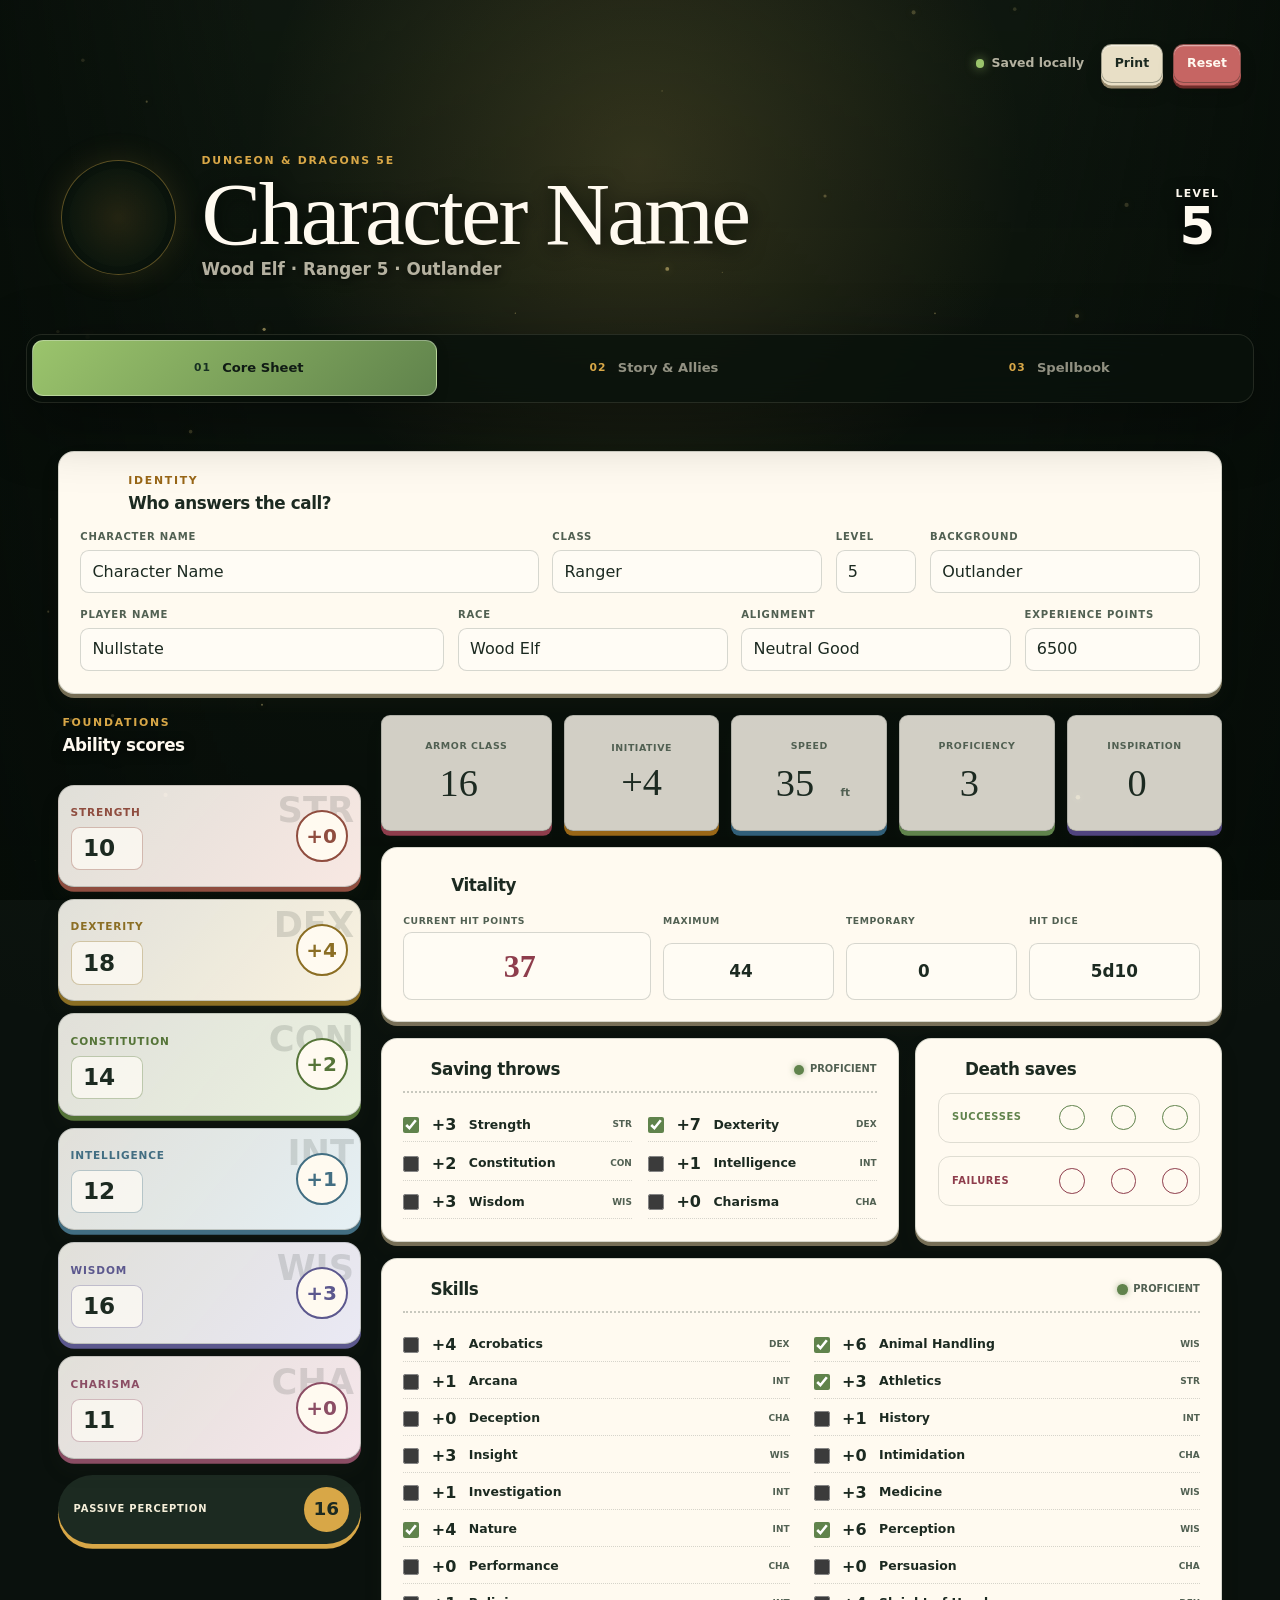
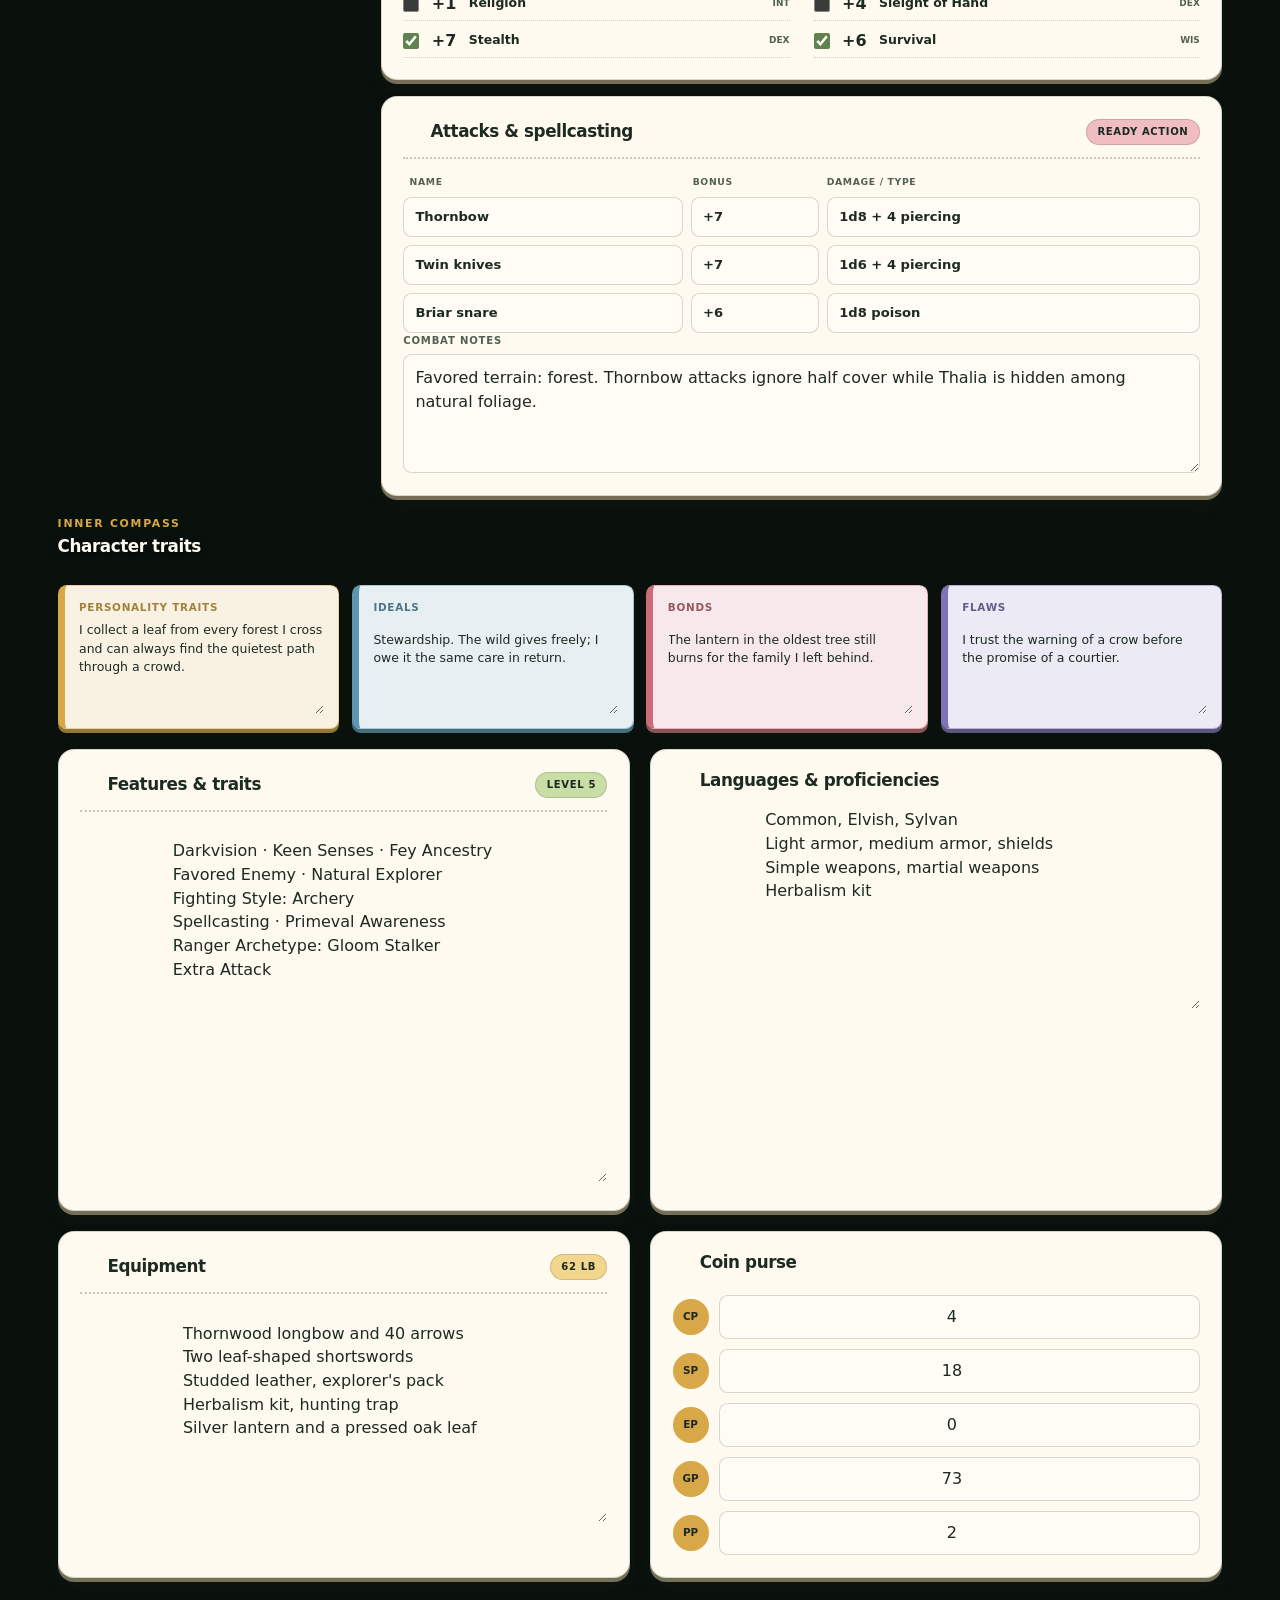
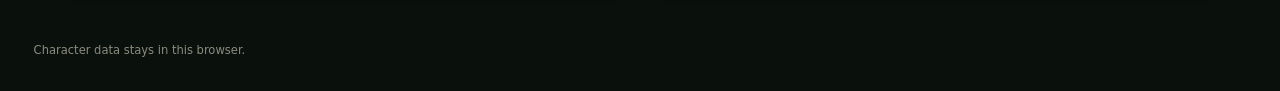
==== dnd/index.html @ 4e13e03a "dnd sheet" ====
<!doctype html>
<html lang="en">
  <head>
    <meta charset="utf-8" />
    <meta name="viewport" content="width=device-width, initial-scale=1" />
    <meta name="theme-color" content="#142118" />
    <meta
      name="description"
      content="A living, forest-inspired Dungeons & Dragons 5e character sheet built for the CodePen View Transitions challenge."
    />
    <title>Core Sheet · DnD Character Sheet</title>
    <script async src="https://www.googletagmanager.com/gtag/js?id=G-S3GWP5C7QL"></script>
    <script>
      window.dataLayer = window.dataLayer || [];
      function gtag(){dataLayer.push(arguments);}
      gtag('js', new Date());
      gtag('config', 'G-S3GWP5C7QL');
    </script>
    <!-- Select the hash view before CSS paints to prevent a flash of Core Sheet. -->
    <script>
      const requestedPage = window.location.hash.slice(1);
      document.documentElement.dataset.activePage = [
        "core",
        "details",
        "spells"
      ].includes(requestedPage)
        ? requestedPage
        : "core";
    </script>
    <link rel="stylesheet" href="style.css" />
    <script src="app.js" defer></script>
  </head>
  <body data-page="core">
    <a class="skip-link" href="#main-content">Skip to character sheet</a>
    <!-- Decorative scene layers stay outside the editable sheet. -->
    <div class="forest-scene" aria-hidden="true">
      <div class="forest-scene__background"></div>
      <canvas class="forest-scene__particles" data-particle-canvas></canvas>
      <div class="forest-scene__glow"></div>
      <div class="forest-scene__vine forest-scene__vine--left"></div>
      <div class="forest-scene__vine forest-scene__vine--right"></div>
      <div class="forest-scene__frame"></div>
    </div>
    <div class="app-shell">
      <!-- Compact utility header: home, save state, print, and reset. -->
      <header class="site-header">
        <a
          class="brand"
          href="index.html"
          aria-label="DnD Character Sheet home"
        >
          <span class="brand__mark" data-dnd-icon="dnd" aria-hidden="true">
            D&amp;D
          </span>
        </a>
        <div class="header-actions">
          <span
            class="save-status"
            data-save-status
            role="status"
            aria-live="polite"
          >
            <span class="save-status__dot" aria-hidden="true"></span>
            <span data-save-status-text>Saved locally</span>
          </span>
          <button
            class="button button--quiet button--compact"
            type="button"
            data-print-sheet
          >
            Print
          </button>
          <button
            class="button button--danger button--compact"
            type="button"
            data-reset-sheet
          >
            Reset
          </button>
        </div>
      </header>
      <!-- Shared character identity remains visible while changing sheet views. -->
      <section class="character-hero" aria-labelledby="character-display-name">
        <div class="character-sigil" data-dnd-icon="ranger" aria-hidden="true">
          <svg viewBox="0 0 100 100" role="presentation">
            <path d="M50 6 89 28 82 76 50 94 18 76 11 28Z"></path>
            <path
              d="m50 6 15 31 24-9M50 6 35 37l-24-9m24 9h30l17 39M35 37 18 76m0 0 32-14 32 14M50 94V62m0 0L35 37m15 25 15-25"
            ></path>
          </svg>
        </div>
        <div class="character-hero__copy">
          <p class="eyebrow">Dungeon & Dragons 5e</p>
          <h1 id="character-display-name" data-character-name-display>
            Character Name
          </h1>
          <p class="character-summary" data-character-summary>
            Wood Elf · Ranger 5 · Outlander
          </p>
        </div>
        <div class="character-hero__seal">
          <span>Level</span>
          <strong data-character-level-display>5</strong>
        </div>
      </section>
      <!-- Hash tabs trigger same-document View Transitions. -->
      <nav class="page-tabs" aria-label="Character sheet pages">
        <a
          class="page-tab"
          href="#core"
          data-page-target="core"
          data-dnd-icon="d20"
          aria-current="page"
        >
          <span class="page-tab__number">01</span>
          <span>Core Sheet</span>
        </a>
        <a
          class="page-tab"
          href="#details"
          data-page-target="details"
          data-dnd-icon="party"
        >
          <span class="page-tab__number">02</span>
          <span>Story &amp; Allies</span>
        </a>
        <a
          class="page-tab"
          href="#spells"
          data-page-target="spells"
          data-dnd-icon="spellbook"
        >
          <span class="page-tab__number">03</span>
          <span>Spellbook</span>
        </a>
      </nav>
      <main id="main-content" class="sheet-page" tabindex="-1">
        <!-- Core Sheet -->
        <section class="page-view" data-page-view="core">
          <section
            class="sheet-panel identity-panel"
            aria-labelledby="identity-heading"
          >
            <div class="section-heading">
              <span
                class="section-heading__rune"
                data-dnd-icon="person"
                aria-hidden="true"
              >
                I
              </span>
              <div>
                <p class="eyebrow">Identity</p>
                <h3 id="identity-heading">Who answers the call?</h3>
              </div>
            </div>
            <div class="identity-grid">
              <label class="form-field form-field--identity-name">
                <span>Character name</span>
                <input
                  data-field="character.name"
                  type="text"
                  value="Character Name"
                  autocomplete="off"
                />
              </label>
              <label class="form-field form-field--identity-class">
                <span>Class</span>
                <input
                  data-field="character.class"
                  type="text"
                  value="Ranger"
                  autocomplete="off"
                />
              </label>
              <label class="form-field form-field--identity-level">
                <span>Level</span>
                <input
                  data-field="character.level"
                  type="number"
                  value="5"
                  min="1"
                  max="20"
                />
              </label>
              <label class="form-field form-field--identity-background">
                <span>Background</span>
                <input
                  data-field="character.background"
                  type="text"
                  value="Outlander"
                  autocomplete="off"
                />
              </label>
              <label class="form-field form-field--identity-player">
                <span>Player name</span>
                <input
                  data-field="character.player"
                  type="text"
                  value="Nullstate"
                  autocomplete="off"
                />
              </label>
              <label class="form-field form-field--identity-race">
                <span>Race</span>
                <input
                  data-field="character.race"
                  type="text"
                  value="Wood Elf"
                  autocomplete="off"
                />
              </label>
              <label class="form-field form-field--identity-alignment">
                <span>Alignment</span>
                <input
                  data-field="character.alignment"
                  type="text"
                  value="Neutral Good"
                  autocomplete="off"
                />
              </label>
              <label class="form-field form-field--identity-xp">
                <span>Experience points</span>
                <input
                  data-field="character.xp"
                  type="number"
                  value="6500"
                  min="0"
                />
              </label>
            </div>
          </section>
          <div class="core-layout">
            <aside class="ability-column" aria-labelledby="abilities-heading">
              <div class="column-heading">
                <p class="eyebrow">Foundations</p>
                <h3 id="abilities-heading">Ability scores</h3>
              </div>
              <div class="ability-stack">
                <article class="ability-card ability-card--strength">
                  <label for="ability-strength">Strength</label>
                  <input
                    id="ability-strength"
                    data-field="ability.str"
                    type="number"
                    value="10"
                    min="1"
                    max="30"
                  />
                  <output
                    class="ability-card__modifier"
                    data-mod-for="str"
                    for="ability-strength"
                  >
                    +0
                  </output>
                  <span class="ability-card__abbr" aria-hidden="true">STR</span>
                </article>
                <article class="ability-card ability-card--dexterity">
                  <label for="ability-dexterity">Dexterity</label>
                  <input
                    id="ability-dexterity"
                    data-field="ability.dex"
                    type="number"
                    value="18"
                    min="1"
                    max="30"
                  />
                  <output
                    class="ability-card__modifier"
                    data-mod-for="dex"
                    for="ability-dexterity"
                  >
                    +4
                  </output>
                  <span class="ability-card__abbr" aria-hidden="true">DEX</span>
                </article>
                <article class="ability-card ability-card--constitution">
                  <label for="ability-constitution">Constitution</label>
                  <input
                    id="ability-constitution"
                    data-field="ability.con"
                    type="number"
                    value="14"
                    min="1"
                    max="30"
                  />
                  <output
                    class="ability-card__modifier"
                    data-mod-for="con"
                    for="ability-constitution"
                  >
                    +2
                  </output>
                  <span class="ability-card__abbr" aria-hidden="true">CON</span>
                </article>
                <article class="ability-card ability-card--intelligence">
                  <label for="ability-intelligence">Intelligence</label>
                  <input
                    id="ability-intelligence"
                    data-field="ability.int"
                    type="number"
                    value="12"
                    min="1"
                    max="30"
                  />
                  <output
                    class="ability-card__modifier"
                    data-mod-for="int"
                    for="ability-intelligence"
                  >
                    +1
                  </output>
                  <span class="ability-card__abbr" aria-hidden="true">INT</span>
                </article>
                <article class="ability-card ability-card--wisdom">
                  <label for="ability-wisdom">Wisdom</label>
                  <input
                    id="ability-wisdom"
                    data-field="ability.wis"
                    type="number"
                    value="16"
                    min="1"
                    max="30"
                  />
                  <output
                    class="ability-card__modifier"
                    data-mod-for="wis"
                    for="ability-wisdom"
                  >
                    +3
                  </output>
                  <span class="ability-card__abbr" aria-hidden="true">WIS</span>
                </article>
                <article class="ability-card ability-card--charisma">
                  <label for="ability-charisma">Charisma</label>
                  <input
                    id="ability-charisma"
                    data-field="ability.cha"
                    type="number"
                    value="11"
                    min="1"
                    max="30"
                  />
                  <output
                    class="ability-card__modifier"
                    data-mod-for="cha"
                    for="ability-charisma"
                  >
                    +0
                  </output>
                  <span class="ability-card__abbr" aria-hidden="true">CHA</span>
                </article>
              </div>
              <article class="passive-card">
                <span>Passive perception</span>
                <output data-passive-perception>16</output>
              </article>
            </aside>
            <div class="record-column">
              <section class="combat-stats" aria-label="Combat statistics">
                <label class="stat-tile stat-tile--armor">
                  <span>Armor class</span>
                  <input
                    data-field="combat.ac"
                    type="number"
                    value="16"
                    min="0"
                    aria-label="Armor class"
                  />
                </label>
                <div class="stat-tile stat-tile--initiative">
                  <span>Initiative</span>
                  <output data-initiative>+4</output>
                </div>
                <label class="stat-tile stat-tile--speed">
                  <span>Speed</span>
                  <span class="stat-tile__input-with-unit">
                    <input
                      data-field="combat.speed"
                      type="number"
                      value="35"
                      min="0"
                      aria-label="Speed in feet"
                    />
                    <small>ft</small>
                  </span>
                </label>
                <label class="stat-tile stat-tile--proficiency">
                  <span>Proficiency</span>
                  <input
                    data-field="combat.proficiency"
                    type="number"
                    value="3"
                    min="0"
                    max="10"
                    aria-label="Proficiency bonus"
                  />
                </label>
                <label class="stat-tile stat-tile--inspiration">
                  <span>Inspiration</span>
                  <input
                    data-field="combat.inspiration"
                    type="number"
                    value="0"
                    min="0"
                    step="1"
                    aria-label="Inspiration"
                  />
                </label>
              </section>
              <section
                class="sheet-panel vitality-panel"
                aria-labelledby="vitality-heading"
              >
                <div class="section-heading section-heading--small">
                  <span
                    class="section-heading__rune"
                    data-dnd-icon="blood"
                    aria-hidden="true"
                  >
                    V
                  </span>
                  <h3 id="vitality-heading">Vitality</h3>
                </div>
                <div class="vitality-grid">
                  <label class="vitality-field vitality-field--current">
                    <span>Current hit points</span>
                    <input
                      data-field="combat.hpCurrent"
                      type="number"
                      value="37"
                      min="0"
                    />
                  </label>
                  <label class="vitality-field">
                    <span>Maximum</span>
                    <input
                      data-field="combat.hpMax"
                      type="number"
                      value="44"
                      min="0"
                    />
                  </label>
                  <label class="vitality-field">
                    <span>Temporary</span>
                    <input
                      data-field="combat.hpTemp"
                      type="number"
                      value="0"
                      min="0"
                    />
                  </label>
                  <label class="vitality-field">
                    <span>Hit dice</span>
                    <input
                      data-field="combat.hitDice"
                      type="text"
                      value="5d10"
                      autocomplete="off"
                    />
                  </label>
                </div>
              </section>
              <div class="checks-grid">
                <section
                  class="sheet-panel checks-panel"
                  data-panel-icon="armor"
                  aria-labelledby="saving-throws-heading"
                >
                  <div class="panel-title-row">
                    <h3 id="saving-throws-heading">Saving throws</h3>
                    <span class="mini-legend">
                      <i aria-hidden="true"></i>
                      Proficient
                    </span>
                  </div>
                  <div class="check-list">
                    <label class="check-row">
                      <input
                        data-field="save.str.proficient"
                        type="checkbox"
                        checked
                      />
                      <strong data-save-value="str">+3</strong>
                      <span>Strength</span>
                      <small>STR</small>
                    </label>
                    <label class="check-row">
                      <input
                        data-field="save.dex.proficient"
                        type="checkbox"
                        checked
                      />
                      <strong data-save-value="dex">+7</strong>
                      <span>Dexterity</span>
                      <small>DEX</small>
                    </label>
                    <label class="check-row">
                      <input data-field="save.con.proficient" type="checkbox" />
                      <strong data-save-value="con">+2</strong>
                      <span>Constitution</span>
                      <small>CON</small>
                    </label>
                    <label class="check-row">
                      <input data-field="save.int.proficient" type="checkbox" />
                      <strong data-save-value="int">+1</strong>
                      <span>Intelligence</span>
                      <small>INT</small>
                    </label>
                    <label class="check-row">
                      <input data-field="save.wis.proficient" type="checkbox" />
                      <strong data-save-value="wis">+3</strong>
                      <span>Wisdom</span>
                      <small>WIS</small>
                    </label>
                    <label class="check-row">
                      <input data-field="save.cha.proficient" type="checkbox" />
                      <strong data-save-value="cha">+0</strong>
                      <span>Charisma</span>
                      <small>CHA</small>
                    </label>
                  </div>
                </section>
                <section
                  class="sheet-panel death-panel"
                  data-panel-icon="d20"
                  aria-labelledby="death-saves-heading"
                >
                  <h3 id="death-saves-heading">Death saves</h3>
                  <fieldset class="death-row">
                    <legend>Successes</legend>
                    <label>
                      <input data-field="death.success.1" type="checkbox" />
                      <span>1</span>
                    </label>
                    <label>
                      <input data-field="death.success.2" type="checkbox" />
                      <span>2</span>
                    </label>
                    <label>
                      <input data-field="death.success.3" type="checkbox" />
                      <span>3</span>
                    </label>
                  </fieldset>
                  <fieldset class="death-row death-row--failures">
                    <legend>Failures</legend>
                    <label>
                      <input data-field="death.failure.1" type="checkbox" />
                      <span>1</span>
                    </label>
                    <label>
                      <input data-field="death.failure.2" type="checkbox" />
                      <span>2</span>
                    </label>
                    <label>
                      <input data-field="death.failure.3" type="checkbox" />
                      <span>3</span>
                    </label>
                  </fieldset>
                </section>
              </div>
              <section
                class="sheet-panel skills-panel"
                data-panel-icon="skillcheck"
                aria-labelledby="skills-heading"
              >
                <div class="panel-title-row">
                  <h3 id="skills-heading">Skills</h3>
                  <span class="mini-legend">
                    <i aria-hidden="true"></i>
                    Proficient
                  </span>
                </div>
                <div class="skills-grid">
                  <label class="check-row">
                    <input
                      data-field="skill.acrobatics.proficient"
                      type="checkbox"
                    />
                    <strong data-skill-value="acrobatics">+4</strong>
                    <span>Acrobatics</span>
                    <small>DEX</small>
                  </label>
                  <label class="check-row">
                    <input
                      data-field="skill.animalHandling.proficient"
                      type="checkbox"
                      checked
                    />
                    <strong data-skill-value="animalHandling">+6</strong>
                    <span>Animal Handling</span>
                    <small>WIS</small>
                  </label>
                  <label class="check-row">
                    <input
                      data-field="skill.arcana.proficient"
                      type="checkbox"
                    />
                    <strong data-skill-value="arcana">+1</strong>
                    <span>Arcana</span>
                    <small>INT</small>
                  </label>
                  <label class="check-row">
                    <input
                      data-field="skill.athletics.proficient"
                      type="checkbox"
                      checked
                    />
                    <strong data-skill-value="athletics">+3</strong>
                    <span>Athletics</span>
                    <small>STR</small>
                  </label>
                  <label class="check-row">
                    <input
                      data-field="skill.deception.proficient"
                      type="checkbox"
                    />
                    <strong data-skill-value="deception">+0</strong>
                    <span>Deception</span>
                    <small>CHA</small>
                  </label>
                  <label class="check-row">
                    <input
                      data-field="skill.history.proficient"
                      type="checkbox"
                    />
                    <strong data-skill-value="history">+1</strong>
                    <span>History</span>
                    <small>INT</small>
                  </label>
                  <label class="check-row">
                    <input
                      data-field="skill.insight.proficient"
                      type="checkbox"
                    />
                    <strong data-skill-value="insight">+3</strong>
                    <span>Insight</span>
                    <small>WIS</small>
                  </label>
                  <label class="check-row">
                    <input
                      data-field="skill.intimidation.proficient"
                      type="checkbox"
                    />
                    <strong data-skill-value="intimidation">+0</strong>
                    <span>Intimidation</span>
                    <small>CHA</small>
                  </label>
                  <label class="check-row">
                    <input
                      data-field="skill.investigation.proficient"
                      type="checkbox"
                    />
                    <strong data-skill-value="investigation">+1</strong>
                    <span>Investigation</span>
                    <small>INT</small>
                  </label>
                  <label class="check-row">
                    <input
                      data-field="skill.medicine.proficient"
                      type="checkbox"
                    />
                    <strong data-skill-value="medicine">+3</strong>
                    <span>Medicine</span>
                    <small>WIS</small>
                  </label>
                  <label class="check-row">
                    <input
                      data-field="skill.nature.proficient"
                      type="checkbox"
                      checked
                    />
                    <strong data-skill-value="nature">+4</strong>
                    <span>Nature</span>
                    <small>INT</small>
                  </label>
                  <label class="check-row">
                    <input
                      data-field="skill.perception.proficient"
                      type="checkbox"
                      checked
                    />
                    <strong data-skill-value="perception">+6</strong>
                    <span>Perception</span>
                    <small>WIS</small>
                  </label>
                  <label class="check-row">
                    <input
                      data-field="skill.performance.proficient"
                      type="checkbox"
                    />
                    <strong data-skill-value="performance">+0</strong>
                    <span>Performance</span>
                    <small>CHA</small>
                  </label>
                  <label class="check-row">
                    <input
                      data-field="skill.persuasion.proficient"
                      type="checkbox"
                    />
                    <strong data-skill-value="persuasion">+0</strong>
                    <span>Persuasion</span>
                    <small>CHA</small>
                  </label>
                  <label class="check-row">
                    <input
                      data-field="skill.religion.proficient"
                      type="checkbox"
                    />
                    <strong data-skill-value="religion">+1</strong>
                    <span>Religion</span>
                    <small>INT</small>
                  </label>
                  <label class="check-row">
                    <input
                      data-field="skill.sleightOfHand.proficient"
                      type="checkbox"
                    />
                    <strong data-skill-value="sleightOfHand">+4</strong>
                    <span>Sleight of Hand</span>
                    <small>DEX</small>
                  </label>
                  <label class="check-row">
                    <input
                      data-field="skill.stealth.proficient"
                      type="checkbox"
                      checked
                    />
                    <strong data-skill-value="stealth">+7</strong>
                    <span>Stealth</span>
                    <small>DEX</small>
                  </label>
                  <label class="check-row">
                    <input
                      data-field="skill.survival.proficient"
                      type="checkbox"
                      checked
                    />
                    <strong data-skill-value="survival">+6</strong>
                    <span>Survival</span>
                    <small>WIS</small>
                  </label>
                </div>
              </section>
              <section
                class="sheet-panel attacks-panel"
                data-panel-icon="weapon"
                aria-labelledby="attacks-heading"
              >
                <div class="panel-title-row">
                  <h3 id="attacks-heading">Attacks &amp; spellcasting</h3>
                  <span class="badge badge--rose">Ready action</span>
                </div>
                <div class="attack-table" role="group" aria-label="Attacks">
                  <div class="attack-table__head" aria-hidden="true">
                    <span>Name</span>
                    <span>Bonus</span>
                    <span>Damage / type</span>
                  </div>
                  <div class="attack-row">
                    <label>
                      <span class="visually-hidden">Attack one name</span>
                      <input
                        data-field="attack.1.name"
                        type="text"
                        value="Thornbow"
                      />
                    </label>
                    <label>
                      <span class="visually-hidden">Attack one bonus</span>
                      <input
                        data-field="attack.1.bonus"
                        type="text"
                        value="+7"
                      />
                    </label>
                    <label>
                      <span class="visually-hidden">
                        Attack one damage and type
                      </span>
                      <input
                        data-field="attack.1.damage"
                        type="text"
                        value="1d8 + 4 piercing"
                      />
                    </label>
                  </div>
                  <div class="attack-row">
                    <label>
                      <span class="visually-hidden">Attack two name</span>
                      <input
                        data-field="attack.2.name"
                        type="text"
                        value="Twin knives"
                      />
                    </label>
                    <label>
                      <span class="visually-hidden">Attack two bonus</span>
                      <input
                        data-field="attack.2.bonus"
                        type="text"
                        value="+7"
                      />
                    </label>
                    <label>
                      <span class="visually-hidden">
                        Attack two damage and type
                      </span>
                      <input
                        data-field="attack.2.damage"
                        type="text"
                        value="1d6 + 4 piercing"
                      />
                    </label>
                  </div>
                  <div class="attack-row">
                    <label>
                      <span class="visually-hidden">Attack three name</span>
                      <input
                        data-field="attack.3.name"
                        type="text"
                        value="Briar snare"
                      />
                    </label>
                    <label>
                      <span class="visually-hidden">Attack three bonus</span>
                      <input
                        data-field="attack.3.bonus"
                        type="text"
                        value="+6"
                      />
                    </label>
                    <label>
                      <span class="visually-hidden">
                        Attack three damage and type
                      </span>
                      <input
                        data-field="attack.3.damage"
                        type="text"
                        value="1d8 poison"
                      />
                    </label>
                  </div>
                </div>
                <label class="form-field">
                  <span>Combat notes</span>
                  <textarea data-field="combat.notes" rows="4">
Favored terrain: forest. Thornbow attacks ignore half cover while Thalia is hidden among natural foliage.</textarea>
                </label>
              </section>
            </div>
            <aside class="traits-column" aria-labelledby="traits-heading">
              <div class="column-heading">
                <p class="eyebrow">Inner compass</p>
                <h3 id="traits-heading">Character traits</h3>
              </div>
              <section class="trait-stack">
                <label class="trait-card trait-card--gold">
                  <span>Personality traits</span>
                  <textarea data-field="trait.personality" rows="5">
I collect a leaf from every forest I cross and can always find the quietest path through a crowd.</textarea>
                </label>
                <label class="trait-card trait-card--blue">
                  <span>Ideals</span>
                  <textarea data-field="trait.ideals" rows="4">
Stewardship. The wild gives freely; I owe it the same care in return.</textarea>
                </label>
                <label class="trait-card trait-card--rose">
                  <span>Bonds</span>
                  <textarea data-field="trait.bonds" rows="4">
The lantern in the oldest tree still burns for the family I left behind.</textarea>
                </label>
                <label class="trait-card trait-card--violet">
                  <span>Flaws</span>
                  <textarea data-field="trait.flaws" rows="4">
I trust the warning of a crow before the promise of a courtier.</textarea>
                </label>
              </section>
            </aside>
          </div>
          <div class="supplement-grid">
            <section
              class="sheet-panel features-panel"
              data-panel-icon="ranger"
              aria-labelledby="features-heading"
            >
              <div class="panel-title-row">
                <h3 id="features-heading">Features &amp; traits</h3>
                <span class="badge badge--moss">Level 5</span>
              </div>
              <label class="visually-hidden" for="features">
                Features and traits
              </label>
              <textarea id="features" data-field="character.features" rows="14">
                Darkvision · Keen Senses · Fey Ancestry
                Favored Enemy · Natural Explorer
                Fighting Style: Archery
                Spellcasting · Primeval Awareness
                Ranger Archetype: Gloom Stalker
                Extra Attack</textarea>
            </section>
            <section
              class="sheet-panel compact-panel languages-panel"
              data-panel-icon="scroll"
              aria-labelledby="proficiencies-heading"
            >
              <h3 id="proficiencies-heading">Languages &amp; proficiencies</h3>
              <label class="visually-hidden" for="proficiencies">
                Languages and proficiencies
              </label>
              <textarea
                id="proficiencies"
                data-field="character.proficiencies"
                rows="8"
              >
                Common, Elvish, Sylvan
                Light armor, medium armor, shields
                Simple weapons, martial weapons
                Herbalism kit</textarea>
            </section>

            <section
              class="sheet-panel equipment-panel"
              data-panel-icon="pack"
              aria-labelledby="equipment-heading"
            >
              <div class="panel-title-row">
                <h3 id="equipment-heading">Equipment</h3>
                <span class="badge badge--gold">62 lb</span>
              </div>
              <label class="visually-hidden" for="equipment">Equipment</label>
              <textarea
                id="equipment"
                data-field="character.equipment"
                rows="8"
              >
                  Thornwood longbow and 40 arrows
                  Two leaf-shaped shortswords
                  Studded leather, explorer's pack
                  Herbalism kit, hunting trap
                  Silver lantern and a pressed oak leaf</textarea>
            </section>

            <section
              class="sheet-panel currency-panel"
              data-panel-icon="cost"
              aria-labelledby="currency-heading"
            >
              <h3 id="currency-heading">Coin purse</h3>
              <div class="currency-grid">
                <label>
                  <span>CP</span>
                  <input
                    data-field="currency.cp"
                    type="number"
                    value="4"
                    min="0"
                  />
                </label>
                <label>
                  <span>SP</span>
                  <input
                    data-field="currency.sp"
                    type="number"
                    value="18"
                    min="0"
                  />
                </label>
                <label>
                  <span>EP</span>
                  <input
                    data-field="currency.ep"
                    type="number"
                    value="0"
                    min="0"
                  />
                </label>
                <label>
                  <span>GP</span>
                  <input
                    data-field="currency.gp"
                    type="number"
                    value="73"
                    min="0"
                  />
                </label>
                <label>
                  <span>PP</span>
                  <input
                    data-field="currency.pp"
                    type="number"
                    value="2"
                    min="0"
                  />
                </label>
              </div>
            </section>
          </div>
        </section>

        <!-- Story & Allies -->
        <section class="page-view" data-page-view="details">
          <section
            class="sheet-panel details-identity"
            aria-labelledby="details-identity-heading"
          >
            <div class="section-heading">
              <span
                class="section-heading__rune"
                data-dnd-icon="person"
                aria-hidden="true"
              >
                II
              </span>
              <div>
                <p class="eyebrow">Physical record</p>
                <h3 id="details-identity-heading">
                  The figure in the firelight
                </h3>
              </div>
            </div>

            <div class="details-identity__grid">
              <label class="form-field form-field--wide">
                <span>Character name</span>
                <input
                  data-field="character.name"
                  type="text"
                  value="Thalia Mosswhisper"
                  autocomplete="off"
                />
              </label>
              <label class="form-field">
                <span>Age</span>
                <input
                  data-field="appearance.age"
                  type="text"
                  value="128"
                  autocomplete="off"
                />
              </label>
              <label class="form-field">
                <span>Height</span>
                <input
                  data-field="appearance.height"
                  type="text"
                  value="5′ 6″"
                  autocomplete="off"
                />
              </label>
              <label class="form-field">
                <span>Weight</span>
                <input
                  data-field="appearance.weight"
                  type="text"
                  value="118 lb"
                  autocomplete="off"
                />
              </label>
              <label class="form-field">
                <span>Eyes</span>
                <input
                  data-field="appearance.eyes"
                  type="text"
                  value="Amber"
                  autocomplete="off"
                />
              </label>
              <label class="form-field">
                <span>Skin</span>
                <input
                  data-field="appearance.skin"
                  type="text"
                  value="Copper"
                  autocomplete="off"
                />
              </label>
              <label class="form-field">
                <span>Hair</span>
                <input
                  data-field="appearance.hair"
                  type="text"
                  value="Black with moss-green braid"
                  autocomplete="off"
                />
              </label>
            </div>
          </section>

          <div class="story-layout">
            <section
              class="sheet-panel portrait-panel"
              data-panel-icon="character"
              aria-labelledby="appearance-heading"
            >
              <div class="panel-title-row">
                <h3 id="appearance-heading">Character appearance</h3>
                <span class="badge badge--gold">Known by sight</span>
              </div>

              <label class="form-field">
                <span>Distinguishing details</span>
                <textarea data-field="appearance.description" rows="8">
                  A narrow silver scar crosses her left eyebrow. Her dark braid is threaded with tiny bones, river glass, and fresh moss. A deep green cloak smells faintly of cedar smoke.</textarea>
              </label>
            </section>

            <section
              class="sheet-panel allies-panel"
              data-panel-icon="party"
              aria-labelledby="allies-heading"
            >
              <div class="panel-title-row">
                <h3 id="allies-heading">Allies &amp; organizations</h3>
                <span class="badge badge--blue">The Lanternroot Circle</span>
              </div>

              <div class="organization-card">
                <div>
                  <label class="form-field">
                    <span>Organization</span>
                    <input
                      data-field="allies.organization"
                      type="text"
                      value="The Lanternroot Circle"
                      autocomplete="off"
                    />
                  </label>
                  <p>
                    Wardens, healers, and pathfinders who keep the old roads
                    through Briarwake Wood.
                  </p>
                </div>
              </div>

              <label class="form-field">
                <span>Allies and contacts</span>
                <textarea data-field="allies.contacts" rows="12">
                  Maelin Reedstep — Circle warden and reluctant mentor.

                  Orra Fen — Apothecary at the moss market; trades rare tinctures for stories.

                  Captain Vey — Owes Thalia a favor after the Ashbridge rescue.

                  The bell-crows of Westmere recognize her silver whistle.</textarea>
              </label>
            </section>
          </div>

          <div class="story-record-grid">
            <section
              class="sheet-panel backstory-panel"
              aria-labelledby="backstory-heading"
            >
              <div class="section-heading">
                <span
                  class="section-heading__rune"
                  data-dnd-icon="adventure-book"
                  aria-hidden="true"
                >
                  B
                </span>
                <div>
                  <p class="eyebrow">Before the first roll</p>
                  <h3 id="backstory-heading">Character backstory</h3>
                </div>
              </div>
              <label class="visually-hidden" for="backstory">
                Character backstory
              </label>
              <textarea id="backstory" data-field="story.backstory" rows="22">
                Thalia was born in the lantern villages beneath Briarwake's oldest canopy, where every home hangs from a living branch and every path changes with the season.

                She learned the border trails from her mother and the language of medicinal plants from her grandfather. When loggers carrying a royal writ burned the western grove, Thalia followed their tracks beyond the forest for the first time.

                The writ proved false, but the patron behind it vanished into the cities. Thalia now follows a trail of black wax seals and missing relics, helping settlements along the way while searching for the hand that ordered the fire.

                She carries one coal from the western grove in a silver lantern. It has never gone cold.
              </textarea>
            </section>

            <div class="story-side-stack">
              <section
                class="sheet-panel"
                data-panel-icon="trinket"
                aria-labelledby="additional-features-heading"
              >
                <div class="panel-title-row">
                  <h3 id="additional-features-heading">
                    Additional features &amp; traits
                  </h3>
                  <span class="badge badge--violet">Field notes</span>
                </div>
                <label class="visually-hidden" for="additional-features">
                  Additional features and traits
                </label>
                <textarea
                  id="additional-features"
                  data-field="story.additionalFeatures"
                  rows="10"
                >
                  Thalia can identify common woodland plants by scent alone. She keeps meticulous maps, but marks safe campsites in a private system of tiny leaf symbols.
                </textarea>
              </section>

              <section
                class="sheet-panel treasure-panel"
                data-panel-icon="loot"
                aria-labelledby="treasure-heading"
              >
                <div class="panel-title-row">
                  <h3 id="treasure-heading">Treasure</h3>
                  <span class="badge badge--rose">Keepsakes</span>
                </div>
                <label class="visually-hidden" for="treasure">Treasure</label>
                <textarea id="treasure" data-field="story.treasure" rows="8">
                  Silver lantern with an undying coal
                  Map fragment inked on birch bark
                  Moonstone brooch from Maelin
                  Black wax seal stamped with a split crown
                </textarea>
              </section>
            </div>
          </div>
        </section>

        <!-- Spellbook -->
        <section class="page-view" data-page-view="spells">
          <section class="spell-level-grid" aria-label="Spells by level">
            <article class="spell-card spell-card--0" data-spell-card="0">
              <header class="spell-card__header">
                <span class="spell-level-gem">0</span>
                <div>
                  <p class="eyebrow">At will</p>
                  <h3>Cantrips</h3>
                </div>
                <span class="badge badge--moss">No slots</span>
              </header>
              <div
                class="spell-list"
                data-spell-list="0"
                data-spell-rows="6"
              ></div>
            </article>

            <article class="spell-card spell-card--1" data-spell-card="1">
              <header class="spell-card__header">
                <span class="spell-level-gem">1</span>
                <div>
                  <p class="eyebrow">First circle</p>
                  <h3>Level one</h3>
                </div>
                <div class="slot-fields">
                  <label>
                    <span>Total</span>
                    <input
                      data-field="spell.level1.slotsTotal"
                      type="number"
                      value="4"
                      min="0"
                      max="9"
                    />
                  </label>
                  <label>
                    <span>Used</span>
                    <input
                      data-field="spell.level1.slotsUsed"
                      type="number"
                      value="1"
                      min="0"
                      max="9"
                    />
                  </label>
                </div>
              </header>
              <div
                class="spell-list"
                data-spell-list="1"
                data-spell-rows="8"
              ></div>
            </article>

            <article class="spell-card spell-card--2" data-spell-card="2">
              <header class="spell-card__header">
                <span class="spell-level-gem">2</span>
                <div>
                  <p class="eyebrow">Second circle</p>
                  <h3>Level two</h3>
                </div>
                <div class="slot-fields">
                  <label>
                    <span>Total</span>
                    <input
                      data-field="spell.level2.slotsTotal"
                      type="number"
                      value="2"
                      min="0"
                      max="9"
                    />
                  </label>
                  <label>
                    <span>Used</span>
                    <input
                      data-field="spell.level2.slotsUsed"
                      type="number"
                      value="0"
                      min="0"
                      max="9"
                    />
                  </label>
                </div>
              </header>
              <div
                class="spell-list"
                data-spell-list="2"
                data-spell-rows="8"
              ></div>
            </article>

            <article class="spell-card spell-card--3" data-spell-card="3">
              <header class="spell-card__header">
                <span class="spell-level-gem">3</span>
                <div>
                  <p class="eyebrow">Third circle</p>
                  <h3>Level three</h3>
                </div>
                <div class="slot-fields">
                  <label>
                    <span>Total</span>
                    <input
                      data-field="spell.level3.slotsTotal"
                      type="number"
                      value="0"
                      min="0"
                      max="9"
                    />
                  </label>
                  <label>
                    <span>Used</span>
                    <input
                      data-field="spell.level3.slotsUsed"
                      type="number"
                      value="0"
                      min="0"
                      max="9"
                    />
                  </label>
                </div>
              </header>
              <div
                class="spell-list"
                data-spell-list="3"
                data-spell-rows="7"
              ></div>
            </article>

            <article class="spell-card spell-card--4" data-spell-card="4">
              <header class="spell-card__header">
                <span class="spell-level-gem">4</span>
                <div>
                  <p class="eyebrow">Fourth circle</p>
                  <h3>Level four</h3>
                </div>
                <div class="slot-fields">
                  <label>
                    <span>Total</span>
                    <input
                      data-field="spell.level4.slotsTotal"
                      type="number"
                      value="0"
                      min="0"
                      max="9"
                    />
                  </label>
                  <label>
                    <span>Used</span>
                    <input
                      data-field="spell.level4.slotsUsed"
                      type="number"
                      value="0"
                      min="0"
                      max="9"
                    />
                  </label>
                </div>
              </header>
              <div
                class="spell-list"
                data-spell-list="4"
                data-spell-rows="7"
              ></div>
            </article>

            <article class="spell-card spell-card--5" data-spell-card="5">
              <header class="spell-card__header">
                <span class="spell-level-gem">5</span>
                <div>
                  <p class="eyebrow">Fifth circle</p>
                  <h3>Level five</h3>
                </div>
                <div class="slot-fields">
                  <label>
                    <span>Total</span>
                    <input
                      data-field="spell.level5.slotsTotal"
                      type="number"
                      value="0"
                      min="0"
                      max="9"
                    />
                  </label>
                  <label>
                    <span>Used</span>
                    <input
                      data-field="spell.level5.slotsUsed"
                      type="number"
                      value="0"
                      min="0"
                      max="9"
                    />
                  </label>
                </div>
              </header>
              <div
                class="spell-list"
                data-spell-list="5"
                data-spell-rows="7"
              ></div>
            </article>

            <article class="spell-card spell-card--6" data-spell-card="6">
              <header class="spell-card__header">
                <span class="spell-level-gem">6</span>
                <div>
                  <p class="eyebrow">Sixth circle</p>
                  <h3>Level six</h3>
                </div>
                <div class="slot-fields">
                  <label>
                    <span>Total</span>
                    <input
                      data-field="spell.level6.slotsTotal"
                      type="number"
                      value="0"
                      min="0"
                      max="9"
                    />
                  </label>
                  <label>
                    <span>Used</span>
                    <input
                      data-field="spell.level6.slotsUsed"
                      type="number"
                      value="0"
                      min="0"
                      max="9"
                    />
                  </label>
                </div>
              </header>
              <div
                class="spell-list"
                data-spell-list="6"
                data-spell-rows="6"
              ></div>
            </article>

            <article class="spell-card spell-card--7" data-spell-card="7">
              <header class="spell-card__header">
                <span class="spell-level-gem">7</span>
                <div>
                  <p class="eyebrow">Seventh circle</p>
                  <h3>Level seven</h3>
                </div>
                <div class="slot-fields">
                  <label>
                    <span>Total</span>
                    <input
                      data-field="spell.level7.slotsTotal"
                      type="number"
                      value="0"
                      min="0"
                      max="9"
                    />
                  </label>
                  <label>
                    <span>Used</span>
                    <input
                      data-field="spell.level7.slotsUsed"
                      type="number"
                      value="0"
                      min="0"
                      max="9"
                    />
                  </label>
                </div>
              </header>
              <div
                class="spell-list"
                data-spell-list="7"
                data-spell-rows="6"
              ></div>
            </article>

            <article class="spell-card spell-card--8" data-spell-card="8">
              <header class="spell-card__header">
                <span class="spell-level-gem">8</span>
                <div>
                  <p class="eyebrow">Eighth circle</p>
                  <h3>Level eight</h3>
                </div>
                <div class="slot-fields">
                  <label>
                    <span>Total</span>
                    <input
                      data-field="spell.level8.slotsTotal"
                      type="number"
                      value="0"
                      min="0"
                      max="9"
                    />
                  </label>
                  <label>
                    <span>Used</span>
                    <input
                      data-field="spell.level8.slotsUsed"
                      type="number"
                      value="0"
                      min="0"
                      max="9"
                    />
                  </label>
                </div>
              </header>
              <div
                class="spell-list"
                data-spell-list="8"
                data-spell-rows="6"
              ></div>
            </article>

            <article class="spell-card spell-card--9" data-spell-card="9">
              <header class="spell-card__header">
                <span class="spell-level-gem">9</span>
                <div>
                  <p class="eyebrow">Ninth circle</p>
                  <h3>Level nine</h3>
                </div>
                <div class="slot-fields">
                  <label>
                    <span>Total</span>
                    <input
                      data-field="spell.level9.slotsTotal"
                      type="number"
                      value="0"
                      min="0"
                      max="9"
                    />
                  </label>
                  <label>
                    <span>Used</span>
                    <input
                      data-field="spell.level9.slotsUsed"
                      type="number"
                      value="0"
                      min="0"
                      max="9"
                    />
                  </label>
                </div>
              </header>
              <div
                class="spell-list"
                data-spell-list="9"
                data-spell-rows="6"
              ></div>
            </article>
          </section>

          <noscript>
            <p class="no-script-note">
              JavaScript is required to build the editable spell rows and save
              this sheet locally.
            </p>
          </noscript>
        </section>
      </main>

      <footer class="site-footer">
        <p>Character data stays in this browser.</p>
      </footer>
    </div>
  </body>
</html>
---- dnd/style.css ----
@import url('href="https://fonts.googleapis.com/css2?family=DM+Sans:opsz,wght@9..40,400;9..40,600;9..40,700;9..40,800;9..40,900&amp;display=swap"');
@font-face {
  font-family: "Rose Gard";
  src: url("https://dnd.bakedbears.net/assets/fonts/rose_gard.otf")
    format("opentype");
  font-display: swap;
}

:root {
  color-scheme: dark;
  --forest-black: #0a110d;
  --forest-night: #101b14;
  --forest-deep: #173022;
  --moss: #60834c;
  --moss-bright: #9bc46c;
  --moss-pale: #d8e6bb;
  --paper: #f5eed9;
  --paper-light: #fffaf0;
  --ink: #1c2a21;
  --ink-soft: #516052;
  --line: rgba(40, 59, 43, 0.19);
  --gold: #d8a747;
  --gold-deep: #996717;
  --rose: #cb6c78;
  --rose-deep: #8e3d4c;
  --blue: #5e96b1;
  --blue-deep: #315f79;
  --violet: #8072b4;
  --violet-deep: #50447f;
  --danger: #a94e4c;
  --danger-deep: #6f2c2a;
  --radius-sm: 0.55rem;
  --radius: 1rem;
  --radius-lg: 1.5rem;
  --shadow-dark: 0 1.2rem 4rem rgba(0, 0, 0, 0.38);
  --container: 100rem;
  --gutter: clamp(0.8rem, 2vw, 2rem);
}

*,
*::before,
*::after {
  box-sizing: border-box;
}

html {
  min-width: 20rem;
  background: var(--forest-black);
  scroll-behavior: smooth;
}

body {
  min-height: 100vh;
  min-height: 100dvh;
  margin: 0;
  overflow-x: hidden;
  background:
    radial-gradient(
      circle at 50% -20%,
      rgba(126, 163, 84, 0.15),
      transparent 45%
    ),
    var(--forest-black);
  color: var(--paper);
  font-family: "DM Sans", "Avenir Next", system-ui, sans-serif;
  line-height: 1.5;
}

body[data-page="details"] {
  --page-accent: var(--blue);
  --page-accent-deep: var(--blue-deep);
}

body[data-page="spells"] {
  --page-accent: var(--violet);
  --page-accent-deep: var(--violet-deep);
}

body[data-page="core"] {
  --page-accent: var(--moss-bright);
  --page-accent-deep: var(--moss);
}

.page-view {
  display: none;
}

html[data-active-page="core"] [data-page-view="core"],
html[data-active-page="details"] [data-page-view="details"],
html[data-active-page="spells"] [data-page-view="spells"] {
  display: block;
}

button,
input,
select,
textarea {
  font: inherit;
}

button,
a,
input,
select,
textarea {
  -webkit-tap-highlight-color: transparent;
}

button,
a {
  touch-action: manipulation;
}

a {
  color: inherit;
}

h1,
h2,
h3,
p {
  margin-block-start: 0;
}

h1,
h2,
h3 {
  line-height: 1.05;
}

img,
svg,
canvas {
  display: block;
  max-width: 100%;
}

::selection {
  background: var(--gold);
  color: var(--ink);
}

:focus-visible {
  outline: 0.2rem solid var(--gold);
  outline-offset: 0.2rem;
}

.visually-hidden {
  position: absolute !important;
  width: 1px !important;
  height: 1px !important;
  padding: 0 !important;
  margin: -1px !important;
  overflow: hidden !important;
  clip: rect(0 0 0 0) !important;
  white-space: nowrap !important;
  border: 0 !important;
}

.skip-link {
  position: fixed;
  top: 0.75rem;
  left: 0.75rem;
  z-index: 100;
  padding: 0.75rem 1rem;
  border-radius: var(--radius-sm);
  background: var(--paper-light);
  color: var(--ink);
  font-weight: 900;
  transform: translateY(-150%);
  transition: transform 160ms ease;
}

.skip-link:focus {
  transform: translateY(0);
}

/* Same-document View Transitions */

::view-transition-group(root) {
  animation: none;
}

::view-transition-old(root),
::view-transition-new(root) {
  animation-duration: 360ms;
  animation-fill-mode: both;
  animation-timing-function: ease-in-out;
  mix-blend-mode: normal;
}

::view-transition-old(root) {
  animation-name: page-fade-out;
}

::view-transition-new(root) {
  animation-name: page-fade-in;
}

@keyframes page-fade-out {
  to {
    opacity: 0;
  }
}

@keyframes page-fade-in {
  from {
    opacity: 0;
  }
}

/* D&D icon language */

:is([data-dnd-icon="adventure-book"], [data-panel-icon="adventure-book"]) {
  --dnd-icon: url("https://dnd.bakedbears.net/assets/icons/dnd/adventure-book.svg");
}

:is([data-dnd-icon="armor"], [data-panel-icon="armor"]) {
  --dnd-icon: url("https://dnd.bakedbears.net/assets/icons/dnd/armor.svg");
}

:is([data-dnd-icon="blood"], [data-panel-icon="blood"]) {
  --dnd-icon: url("https://dnd.bakedbears.net/assets/icons/dnd/blood.svg");
}

:is([data-dnd-icon="character"], [data-panel-icon="character"]) {
  --dnd-icon: url("https://dnd.bakedbears.net/assets/icons/dnd/character.svg");
}

:is([data-dnd-icon="cost"], [data-panel-icon="cost"]) {
  --dnd-icon: url("https://dnd.bakedbears.net/assets/icons/dnd/cost.svg");
}

:is([data-dnd-icon="d20"], [data-panel-icon="d20"]) {
  --dnd-icon: url("https://dnd.bakedbears.net/assets/icons/dnd/d20.svg");
}

:is([data-dnd-icon="dnd"], [data-panel-icon="dnd"]) {
  --dnd-icon: url("https://dnd.bakedbears.net/assets/icons/dnd/dnd.svg");
}

:is([data-dnd-icon="loot"], [data-panel-icon="loot"]) {
  --dnd-icon: url("https://dnd.bakedbears.net/assets/icons/dnd/loot.svg");
}

:is([data-dnd-icon="pack"], [data-panel-icon="pack"]) {
  --dnd-icon: url("https://dnd.bakedbears.net/assets/icons/dnd/pack.svg");
}

:is([data-dnd-icon="party"], [data-panel-icon="party"]) {
  --dnd-icon: url("https://dnd.bakedbears.net/assets/icons/dnd/party.svg");
}

:is([data-dnd-icon="person"], [data-panel-icon="person"]) {
  --dnd-icon: url("https://dnd.bakedbears.net/assets/icons/dnd/person.svg");
}

:is([data-dnd-icon="ranger"], [data-panel-icon="ranger"]) {
  --dnd-icon: url("https://dnd.bakedbears.net/assets/icons/dnd/ranger.svg");
}

:is([data-dnd-icon="scroll"], [data-panel-icon="scroll"]) {
  --dnd-icon: url("https://dnd.bakedbears.net/assets/icons/dnd/scroll.svg");
}

:is([data-dnd-icon="skillcheck"], [data-panel-icon="skillcheck"]) {
  --dnd-icon: url("https://dnd.bakedbears.net/assets/icons/dnd/skillcheck.svg");
}

:is([data-dnd-icon="spellbook"], [data-panel-icon="spellbook"]) {
  --dnd-icon: url("https://dnd.bakedbears.net/assets/icons/dnd/spellbook.svg");
}

:is([data-dnd-icon="trinket"], [data-panel-icon="trinket"]) {
  --dnd-icon: url("https://dnd.bakedbears.net/assets/icons/dnd/trinket.svg");
}

:is([data-dnd-icon="weapon"], [data-panel-icon="weapon"]) {
  --dnd-icon: url("https://dnd.bakedbears.net/assets/icons/dnd/weapon.svg");
}

/* Forest composition */

.forest-scene {
  position: fixed;
  inset: 0;
  z-index: 0;
  overflow: hidden;
  pointer-events: none;
}

.forest-scene__background,
.forest-scene__particles,
.forest-scene__glow,
.forest-scene__frame,
.forest-scene__vine {
  position: absolute;
}

.forest-scene__background {
  inset: -1rem;
  background-image:
    linear-gradient(rgba(5, 13, 8, 0.35), rgba(5, 13, 8, 0.7)),
    url("https://dnd.bakedbears.net/assets/images/tree_background.webp");
  background-position: center;
  background-size: cover;
  filter: saturate(0.82) blur(0.12rem);
  transform: scale(1.025);
}

.forest-scene__particles {
  inset: 0;
  width: 100%;
  height: 100%;
}

.forest-scene__glow {
  inset: 0;
  background:
    radial-gradient(
      circle at 50% 18%,
      rgba(222, 186, 95, 0.18),
      transparent 24rem
    ),
    linear-gradient(
      90deg,
      rgba(5, 11, 7, 0.6),
      transparent 20%,
      transparent 80%,
      rgba(5, 11, 7, 0.6)
    );
}

.forest-scene__frame {
  inset: -0.4rem;
  background: url("https://dnd.bakedbears.net/assets/images/shrubbery_trans.webp")
    center / cover no-repeat;
  opacity: 0.42;
  filter: blur(0.04rem) saturate(0.9);
  transform: scale(1.035);
}

.forest-scene__vine {
  top: -2rem;
  width: min(32vw, 29rem);
  height: 110vh;
  background-position: top;
  background-repeat: no-repeat;
  background-size: contain;
  opacity: 0.52;
  filter: saturate(0.88) blur(0.02rem);
}

.forest-scene__vine--left {
  left: -8rem;
  background-image: url("https://dnd.bakedbears.net/assets/images/left_vine.webp");
  transform: scaleX(-1) rotate(-4deg);
  transform-origin: top;
}

.forest-scene__vine--right {
  right: -6rem;
  width: min(23vw, 20rem);
  background-image: url("https://dnd.bakedbears.net/assets/images/right_vine.webp");
  transform: rotate(4deg);
  transform-origin: top;
}

/* Shared shell */

.app-shell {
  position: relative;
  z-index: 1;
  width: min(calc(100% - (var(--gutter) * 2)), var(--container));
  margin-inline: auto;
  padding-block: var(--gutter) 2rem;
}

.site-header {
  position: relative;
  z-index: 20;
  display: flex;
  align-items: center;
  justify-content: space-between;
  gap: 1rem;
  min-height: 4.75rem;
  padding: 0.7rem 0.85rem 0.7rem 1.1rem;
  border: 0;
  border-radius: var(--radius);
  background: transparent;
  box-shadow: none;
  backdrop-filter: none;
}

.brand {
  display: inline-flex;
  align-items: center;
  gap: 0.85rem;
  min-width: 0;
  color: var(--paper);
  text-decoration: none;
}

.brand__mark {
  display: grid;
  width: 3.2rem;
  height: 3.2rem;
  flex: 0 0 auto;
  place-items: center;
  border: 0;
  border-radius: 0;
  background: transparent;
  box-shadow: none;
  color: var(--gold);
  font-family: "Rose Gard", Georgia, serif;
  font-size: 2.1rem;
  line-height: 1;
}

.brand__mark[data-dnd-icon] {
  font-size: 0;
}

.brand__mark[data-dnd-icon]::before {
  display: block;
  width: 100%;
  height: 100%;
  place-self: center;
  background: currentColor;
  content: "";
  -webkit-mask: var(--dnd-icon) center / contain no-repeat;
  mask: var(--dnd-icon) center / contain no-repeat;
}

.header-actions {
  display: flex;
  align-items: center;
  justify-content: flex-end;
  gap: 0.65rem;
}

.save-status {
  display: inline-flex;
  align-items: center;
  gap: 0.45rem;
  padding-inline: 0.4rem;
  color: rgba(245, 238, 217, 0.72);
  font-size: 0.78rem;
  font-weight: 700;
  white-space: nowrap;
}

.save-status__dot {
  width: 0.55rem;
  height: 0.55rem;
  border-radius: 50%;
  background: var(--moss-bright);
  box-shadow: 0 0 0.65rem rgba(155, 196, 108, 0.72);
  transition:
    background-color 160ms ease,
    transform 160ms ease;
}

.save-status.is-saving .save-status__dot {
  background: var(--gold);
  transform: scale(1.25);
}

.save-status.is-error .save-status__dot {
  background: var(--danger);
  box-shadow: 0 0 0.65rem rgba(169, 78, 76, 0.72);
}

.button {
  --button-color: var(--paper);
  --button-edge: #a89a78;
  display: inline-flex;
  min-height: 2.9rem;
  align-items: center;
  justify-content: center;
  gap: 0.65rem;
  padding: 0.7rem 1rem;
  border: 1px solid rgba(24, 36, 27, 0.35);
  border-radius: 0.65rem;
  background: var(--button-color);
  box-shadow:
    inset 0 0.08rem 0 rgba(255, 255, 255, 0.45),
    0 0.15rem 0 var(--button-color),
    0 0.34rem 0 var(--button-edge),
    0 0.6rem 1rem rgba(5, 11, 7, 0.18);
  color: var(--ink);
  font-weight: 900;
  line-height: 1;
  text-decoration: none;
  cursor: pointer;
  transition:
    transform 140ms ease,
    box-shadow 140ms ease,
    filter 140ms ease;
}

.button:hover {
  filter: brightness(1.05);
  transform: translateY(-0.08rem);
}

.button:active {
  transform: translateY(0.24rem);
  box-shadow:
    inset 0 0.08rem 0 rgba(255, 255, 255, 0.3),
    0 0.1rem 0 var(--button-edge),
    0 0.15rem 0 var(--button-edge);
}

.button--compact {
  min-height: 2.45rem;
  padding: 0.55rem 0.8rem;
  font-size: 0.78rem;
}

.button--quiet {
  --button-color: #e8dfc6;
  --button-edge: #95886c;
}

.button--danger {
  --button-color: #c66563;
  --button-edge: var(--danger-deep);
  color: #fff8ef;
}

.character-hero {
  position: relative;
  display: grid;
  grid-template-columns: auto minmax(0, 1fr) auto;
  align-items: center;
  gap: clamp(1rem, 2vw, 1.75rem);
  min-height: 12rem;
  margin-top: 1rem;
  padding: clamp(1.2rem, 3vw, 2.2rem);
  overflow: hidden;
  border: 0;
  border-radius: var(--radius-lg);
  background: transparent;
  box-shadow: none;
  isolation: isolate;
}

.character-hero::before {
  display: none;
}

.character-sigil {
  position: relative;
  z-index: 2;
  display: grid;
  width: clamp(6rem, 9vw, 8rem);
  aspect-ratio: 1;
  place-items: center;
  border: 1px solid rgba(216, 167, 71, 0.4);
  border-radius: 50%;
  background: radial-gradient(
    circle,
    rgba(216, 167, 71, 0.13),
    rgba(9, 21, 13, 0.9) 72%
  );
  box-shadow:
    inset 0 0 0 0.45rem rgba(5, 12, 8, 0.25),
    0 0 2rem rgba(216, 167, 71, 0.13);
}

.character-sigil svg {
  width: 70%;
  fill: rgba(216, 167, 71, 0.08);
  stroke: var(--gold);
  stroke-linecap: round;
  stroke-linejoin: round;
  stroke-width: 2.2;
}

.character-sigil[data-dnd-icon] svg {
  display: none;
}

.character-sigil[data-dnd-icon]::before {
  width: 62%;
  aspect-ratio: 1;
  background: var(--gold);
  content: "";
  -webkit-mask: var(--dnd-icon) center / contain no-repeat;
  mask: var(--dnd-icon) center / contain no-repeat;
}

.character-hero__copy {
  position: relative;
  z-index: 1;
  min-width: 0;
}

.eyebrow {
  margin-bottom: 0.35rem;
  color: var(--gold-deep);
  font-size: 0.68rem;
  font-weight: 900;
  letter-spacing: 0.16em;
  text-transform: uppercase;
}

.character-hero .eyebrow {
  color: var(--gold);
}

.character-hero h1 {
  margin-bottom: 0.35rem;
  color: var(--paper-light);
  font-family: "Rose Gard", Georgia, serif;
  font-size: clamp(3rem, 7vw, 6.5rem);
  font-weight: 400;
  letter-spacing: -0.03em;
  line-height: 0.86;
  text-shadow: 0 0.2rem 1.25rem rgba(2, 8, 4, 0.85);
  text-wrap: balance;
}

.character-summary {
  margin-bottom: 0;
  color: rgba(245, 238, 217, 0.72);
  font-size: clamp(0.85rem, 1.6vw, 1.05rem);
  font-weight: 700;
  text-shadow: 0 0.15rem 0.65rem rgba(2, 8, 4, 0.9);
}

.character-hero__seal {
  position: relative;
  z-index: 4;
  display: flex;
  width: auto;
  flex-direction: column;
  align-items: center;
  justify-content: center;
  border: 0;
  border-radius: 0;
  background: transparent;
  box-shadow: none;
  color: var(--paper-light);
  rotate: 0deg;
  text-align: center;
  text-shadow: 0 0.2rem 0.9rem rgba(0, 0, 0, 0.9);
}

.character-hero__seal span {
  font-size: 0.68rem;
  font-weight: 900;
  letter-spacing: 0.12em;
  text-transform: uppercase;
}

.character-hero__seal strong {
  font-family: "DM Sans", system-ui, sans-serif;
  font-size: clamp(2.5rem, 4vw, 3.75rem);
  font-weight: 900;
  line-height: 0.9;
}

.page-tabs {
  position: sticky;
  top: 0.5rem;
  z-index: 15;
  display: grid;
  grid-template-columns: repeat(3, minmax(0, 1fr));
  margin: 1rem auto 0;
  padding: 0.35rem;
  border: 1px solid rgba(234, 226, 194, 0.12);
  border-radius: var(--radius);
  background: rgba(9, 18, 12, 0.82);
  box-shadow: var(--shadow-dark);
  backdrop-filter: blur(1rem);
  isolation: isolate;
  overflow: visible;
}

.page-tabs::before {
  position: absolute;
  top: -3.15rem;
  right: 0.25rem;
  left: auto;
  z-index: 30;
  width: 13rem;
  height: 5rem;
  background: url("https://dnd.bakedbears.net/assets/images/top_grass.webp")
    center / 100% 100% no-repeat;
  content: "";
  filter: drop-shadow(0 0.45rem 0.45rem rgba(0, 0, 0, 0.36)) saturate(0.88);
  opacity: 0.9;
  pointer-events: none;
}

.page-tabs::after {
  position: absolute;
  top: calc(0% - 0.1rem);
  right: clamp(0.75rem, 2vw, 1.5rem);
  z-index: 20;
  width: clamp(5rem, 9vw, 9rem);
  aspect-ratio: 1525 / 2606;
  background: url("https://dnd.bakedbears.net/assets/images/left_vine.webp") top
    center / contain no-repeat;
  content: "";
  filter: drop-shadow(0 0.75rem 0.8rem rgba(0, 0, 0, 0)) saturate(0.9);
  opacity: 0.8;
  pointer-events: none;
  transform-origin: top center;
}

.page-tab {
  position: relative;
  z-index: 2;
  display: flex;
  min-width: 0;
  min-height: 3.5rem;
  align-items: center;
  justify-content: center;
  gap: 0.7rem;
  padding: 0.7rem 1rem;
  overflow: hidden;
  border-radius: 0.7rem;
  color: rgba(245, 238, 217, 0.58);
  font-size: 0.82rem;
  font-weight: 800;
  text-decoration: none;
  transition:
    color 160ms ease,
    background-color 160ms ease;
}

.page-tab[data-dnd-icon]::before {
  width: 1.05rem;
  height: 1.05rem;
  flex: 0 0 auto;
  background: currentColor;
  content: "";
  -webkit-mask: var(--dnd-icon) center / contain no-repeat;
  mask: var(--dnd-icon) center / contain no-repeat;
}

.page-tab:hover {
  color: var(--paper-light);
}

.page-tab[aria-current="page"] {
  border: 1px solid rgba(255, 255, 255, 0.32);
  background: linear-gradient(
    135deg,
    var(--page-accent),
    var(--page-accent-deep)
  );
  box-shadow: 0 0.3rem 0.7rem rgba(0, 0, 0, 0.22);
  color: var(--forest-night);
}

.page-tab__number {
  color: var(--gold);
  font-size: 0.67rem;
  font-weight: 900;
  letter-spacing: 0.1em;
}

.page-tab[aria-current="page"] .page-tab__number {
  color: var(--forest-deep);
}

.sheet-page {
  margin-top: 1rem;
  padding: clamp(1rem, 2.5vw, 2rem);
  border: 0;
  border-radius: var(--radius-lg);
  background: transparent;
  box-shadow: none;
  color: var(--ink);
}

.sheet-page:focus-visible {
  outline: none;
}

.sheet-page .column-heading .eyebrow {
  color: var(--gold);
}

.sheet-page .column-heading h3 {
  color: var(--paper-light);
  text-shadow: 0 0.15rem 0.65rem rgba(2, 8, 4, 0.9);
}

.site-footer {
  display: flex;
  justify-content: space-between;
  gap: 1rem;
  padding: 2rem 0.5rem 0;
  color: rgba(245, 238, 217, 0.55);
  font-size: 0.72rem;
}

.site-footer p {
  margin-bottom: 0;
}

/* Shared panels and controls */

.sheet-panel {
  min-width: 0;
  padding: clamp(1rem, 2vw, 1.35rem);
  border: 1px solid var(--line);
  border-radius: var(--radius);
  background: var(--paper-light);
  box-shadow:
    0 0.25rem 0 rgba(190, 174, 137, 0.6),
    0 0.6rem 1.25rem rgba(74, 61, 40, 0.08);
}

.section-heading,
.panel-title-row {
  display: flex;
  align-items: center;
  justify-content: space-between;
  gap: 1rem;
}

.section-heading {
  justify-content: flex-start;
  margin-bottom: 1rem;
}

.section-heading h3,
.panel-title-row h3,
.sheet-panel > h3,
.column-heading h3 {
  margin-bottom: 0;
  font-size: 1.05rem;
  font-weight: 900;
  letter-spacing: -0.025em;
}

.section-heading__rune {
  display: grid;
  width: 2.6rem;
  height: 2.6rem;
  flex: 0 0 auto;
  place-items: center;
  border-radius: 45% 55% 48% 52%;
  background: var(--ink);
  box-shadow: 0 0.25rem 0 var(--gold);
  color: var(--paper-light);
  font-family: "Rose Gard", Georgia, serif;
  font-size: 1.35rem;
}

.section-heading__rune[data-dnd-icon] {
  font-size: 0;
}

.section-heading__rune[data-dnd-icon]::before {
  display: block;
  width: 1.7rem;
  height: 1.7rem;
  place-self: center;
  background: currentColor;
  content: "";
  -webkit-mask: var(--dnd-icon) center / contain no-repeat;
  mask: var(--dnd-icon) center / contain no-repeat;
}

.section-heading--small {
  margin-bottom: 0.75rem;
}

.section-heading--small .section-heading__rune {
  width: 2.2rem;
  height: 2.2rem;
  font-size: 1.05rem;
}

.section-heading--small .section-heading__rune[data-dnd-icon] {
  font-size: 0;
}

.section-heading--small .section-heading__rune[data-dnd-icon]::before {
  width: 1.4rem;
  height: 1.4rem;
}

.column-heading {
  margin-bottom: 0.85rem;
  padding-inline: 0.3rem;
}

.panel-title-row {
  margin-bottom: 1rem;
  padding-bottom: 0.75rem;
  border-bottom: 0.125rem dotted rgba(28, 42, 33, 0.24);
}

[data-panel-icon] .panel-title-row h3,
.sheet-panel[data-panel-icon] > h3 {
  display: inline-flex;
  align-items: center;
  gap: 0.55rem;
}

[data-panel-icon] .panel-title-row h3::before,
.sheet-panel[data-panel-icon] > h3::before {
  width: 1.15rem;
  height: 1.15rem;
  flex: 0 0 auto;
  background: currentColor;
  content: "";
  -webkit-mask: var(--dnd-icon) center / contain no-repeat;
  mask: var(--dnd-icon) center / contain no-repeat;
}

.badge {
  display: inline-flex;
  min-height: 1.65rem;
  align-items: center;
  padding: 0.25rem 0.65rem;
  border: 1px solid rgba(28, 42, 33, 0.16);
  border-radius: 999px;
  background: var(--moss-pale);
  color: var(--ink);
  font-size: 0.63rem;
  font-weight: 900;
  letter-spacing: 0.06em;
  line-height: 1;
  text-transform: uppercase;
  white-space: nowrap;
}

.badge--gold {
  background: #f2d68d;
}
.badge--moss {
  background: #c9dda6;
}
.badge--rose {
  background: #efbdc2;
}
.badge--blue {
  background: #b9d9e5;
}
.badge--violet {
  background: #d4cdec;
}

.form-field {
  display: grid;
  min-width: 0;
  gap: 0.35rem;
}

.form-field > span,
.identity-grid .form-field > span,
.details-identity__grid .form-field > span {
  color: var(--ink-soft);
  font-size: 0.63rem;
  font-weight: 900;
  letter-spacing: 0.08em;
  text-transform: uppercase;
}

input,
select,
textarea {
  width: 100%;
  min-width: 0;
  border: 1px solid rgba(28, 42, 33, 0.18);
  border-radius: 0.55rem;
  background: rgba(255, 253, 246, 0.82);
  color: var(--ink);
  transition:
    border-color 150ms ease,
    box-shadow 150ms ease,
    background-color 150ms ease;
}

input,
select {
  min-height: 2.55rem;
  padding: 0.55rem 0.7rem;
}

textarea {
  padding: 0.7rem;
  line-height: 1.48;
  resize: vertical;
}

input:hover,
select:hover,
textarea:hover {
  border-color: rgba(28, 42, 33, 0.35);
}

input:focus,
select:focus,
textarea:focus {
  border-color: var(--moss);
  background: var(--paper-light);
  box-shadow: 0 0 0 0.22rem rgba(96, 131, 76, 0.16);
  outline: none;
}

input[type="checkbox"] {
  width: 1rem;
  min-height: auto;
  height: 1rem;
  margin: 0;
  padding: 0;
  accent-color: var(--moss);
}

.identity-panel {
  margin-bottom: 1.35rem;
}

.identity-panel .section-heading__rune {
  width: 2rem;
  height: 2rem;
  border: 0;
  border-radius: 0;
  background: transparent;
  box-shadow: none;
  color: #080a08;
}

.identity-panel .section-heading__rune[data-dnd-icon]::before {
  width: 1.7rem;
  height: 1.7rem;
}

.vitality-panel .section-heading__rune {
  width: 2rem;
  height: 2rem;
  border: 0;
  border-radius: 0;
  background: transparent;
  box-shadow: none;
  color: #080a08;
}

.vitality-panel .section-heading__rune[data-dnd-icon]::before {
  width: 1.55rem;
  height: 1.55rem;
}

.identity-grid {
  display: grid;
  grid-template-columns: repeat(12, minmax(0, 1fr));
  gap: 0.85rem;
}

.form-field--identity-name {
  grid-column: span 5;
}

.form-field--identity-class {
  grid-column: span 3;
}

.form-field--identity-level {
  grid-column: span 1;
}

.form-field--identity-background {
  grid-column: span 3;
}

.form-field--identity-player {
  grid-column: span 4;
}

.form-field--identity-race,
.form-field--identity-alignment {
  grid-column: span 3;
}

.form-field--identity-xp {
  grid-column: span 2;
}

.form-field--wide {
  grid-column: span 2;
}

.mini-legend {
  display: inline-flex;
  align-items: center;
  gap: 0.35rem;
  color: var(--ink-soft);
  font-size: 0.62rem;
  font-weight: 800;
  text-transform: uppercase;
}

.mini-legend i {
  width: 0.65rem;
  height: 0.65rem;
  border-radius: 50%;
  background: var(--moss);
  box-shadow: 0 0 0.4rem rgba(96, 131, 76, 0.55);
}

/* Page one: core sheet */

.core-layout {
  display: grid;
  grid-template-columns: minmax(11.5rem, 0.72fr) minmax(34rem, 2.1fr) minmax(
      17rem,
      1fr
    );
  gap: 1.25rem;
  align-items: start;
}

.ability-column,
.record-column,
.traits-column,
.story-side-stack {
  display: grid;
  min-width: 0;
  gap: 1rem;
}

.ability-stack {
  display: grid;
  gap: 0.75rem;
}

.ability-card {
  --ability: var(--moss);
  --ability-deep: #41632f;
  position: relative;
  display: grid;
  grid-template-columns: minmax(0, 1fr) 3.25rem;
  grid-template-rows: auto auto;
  min-height: 6.4rem;
  align-items: center;
  gap: 0.15rem 0.65rem;
  padding: 0.75rem;
  overflow: hidden;
  border: 1px solid rgba(28, 42, 33, 0.18);
  border-radius: var(--radius);
  background: linear-gradient(
    130deg,
    rgba(255, 253, 246, 0.88),
    color-mix(in srgb, var(--ability) 23%, white)
  );
  box-shadow:
    0 0.3rem 0 var(--ability-deep),
    0 0.75rem 1.2rem rgba(49, 47, 31, 0.12);
}

.ability-card::after {
  position: absolute;
  right: -0.55rem;
  bottom: -0.6rem;
  color: color-mix(in srgb, var(--ability-deep) 14%, transparent);
  content: attr(data-rune);
  font-family: "Rose Gard", Georgia, serif;
  font-size: 5rem;
  line-height: 1;
}

.ability-card label {
  align-self: end;
  color: var(--ability-deep);
  font-size: 0.66rem;
  font-weight: 900;
  letter-spacing: 0.08em;
  text-transform: uppercase;
}

.ability-card input {
  grid-row: 2;
  width: 4.5rem;
  min-height: 2.65rem;
  padding: 0.2rem;
  border-color: color-mix(in srgb, var(--ability-deep) 36%, transparent);
  background: rgba(255, 253, 246, 0.72);
  font-size: 1.45rem;
  font-weight: 900;
  text-align: center;
}

.ability-card__modifier {
  z-index: 1;
  grid-column: 2;
  grid-row: 1 / -1;
  display: grid;
  width: 3.25rem;
  aspect-ratio: 1;
  place-items: center;
  border: 0.16rem solid var(--ability-deep);
  border-radius: 50%;
  background: var(--paper-light);
  color: var(--ability-deep);
  font-size: 1.25rem;
  font-weight: 900;
}

.ability-card__abbr {
  position: absolute;
  top: 0.42rem;
  right: 0.35rem;
  color: rgba(28, 42, 33, 0.14);
  font-size: 2.2rem;
  font-weight: 900;
  line-height: 1;
}

.ability-card--strength {
  --ability: #e19a83;
  --ability-deep: #8f4d3f;
}
.ability-card--dexterity {
  --ability: #e6c876;
  --ability-deep: #8b6e24;
}
.ability-card--constitution {
  --ability: #a8c87e;
  --ability-deep: #557438;
}
.ability-card--intelligence {
  --ability: #8dbdd1;
  --ability-deep: #426e82;
}
.ability-card--wisdom {
  --ability: #a3a0d1;
  --ability-deep: #5c588e;
}
.ability-card--charisma {
  --ability: #dc96ac;
  --ability-deep: #8b4d64;
}

.passive-card {
  display: flex;
  min-height: 4rem;
  align-items: center;
  justify-content: space-between;
  gap: 0.75rem;
  padding: 0.75rem 0.75rem 0.75rem 1rem;
  border-radius: 999px;
  background: var(--ink);
  box-shadow: 0 0.3rem 0 var(--gold);
  color: var(--paper);
}

.passive-card span {
  font-size: 0.62rem;
  font-weight: 900;
  letter-spacing: 0.08em;
  text-transform: uppercase;
}

.passive-card output {
  display: grid;
  width: 2.8rem;
  height: 2.8rem;
  place-items: center;
  border-radius: 50%;
  background: var(--gold);
  color: var(--ink);
  font-size: 1.15rem;
  font-weight: 900;
}

.compact-panel textarea {
  min-height: 11.5rem;
  border: 0;
  background: transparent;
}

.combat-stats {
  display: grid;
  grid-template-columns: 1.1fr repeat(4, minmax(5.5rem, 1fr));
  gap: 0.75rem;
}

.stat-tile {
  display: grid;
  min-width: 0;
  min-height: 7.25rem;
  align-content: center;
  justify-items: center;
  gap: 0.35rem;
  padding: 0.75rem;
  border: 1px solid rgba(28, 42, 33, 0.18);
  border-radius: 9px;
  background: rgba(255, 250, 240, 0.82);
  box-shadow:
    0 0.3rem 0 var(--ink-soft),
    0 0.7rem 1rem rgba(28, 42, 33, 0.1);
}

.stat-tile > span:first-child {
  color: var(--ink-soft);
  font-size: 0.59rem;
  font-weight: 900;
  letter-spacing: 0.06em;
  text-align: center;
  text-transform: uppercase;
}

.stat-tile input,
.stat-tile output {
  width: 100%;
  min-height: 2.8rem;
  padding: 0.15rem;
  border: 0;
  background: transparent;
  color: var(--ink);
  font-family: "Rose Gard", Georgia, serif;
  font-size: 2.4rem;
  line-height: 1;
  text-align: center;
}

.stat-tile__input-with-unit {
  display: flex;
  width: 100%;
  align-items: baseline;
  justify-content: center;
  gap: 0.25rem;
  white-space: nowrap;
}

.stat-tile__input-with-unit input {
  width: 4.25rem;
  min-width: 4.25rem;
  flex: 0 0 4.25rem;
  padding-inline: 0.35rem;
}

.stat-tile__input-with-unit small {
  flex: 0 0 auto;
  color: var(--ink-soft);
  font-size: 0.65rem;
  font-weight: 800;
}

.stat-tile--armor {
  box-shadow:
    0 0.3rem 0 var(--rose-deep),
    0 0.7rem 1rem rgba(28, 42, 33, 0.1);
}
.stat-tile--initiative {
  box-shadow:
    0 0.3rem 0 var(--gold-deep),
    0 0.7rem 1rem rgba(28, 42, 33, 0.1);
}
.stat-tile--speed {
  box-shadow:
    0 0.3rem 0 var(--blue-deep),
    0 0.7rem 1rem rgba(28, 42, 33, 0.1);
}
.stat-tile--proficiency {
  box-shadow:
    0 0.3rem 0 var(--moss),
    0 0.7rem 1rem rgba(28, 42, 33, 0.1);
}
.stat-tile--inspiration {
  box-shadow:
    0 0.3rem 0 var(--violet-deep),
    0 0.7rem 1rem rgba(28, 42, 33, 0.1);
}

.vitality-panel {
  background: var(--paper-light);
}

.vitality-grid {
  display: grid;
  grid-template-columns: 1.45fr repeat(3, minmax(0, 1fr));
  gap: 0.75rem;
}

.vitality-field {
  display: grid;
  gap: 0.25rem;
}

.vitality-field span {
  color: var(--ink-soft);
  font-size: 0.58rem;
  font-weight: 900;
  letter-spacing: 0.06em;
  text-transform: uppercase;
}

.vitality-field input {
  background: rgba(255, 253, 246, 0.65);
  font-size: 1.05rem;
  font-weight: 800;
  text-align: center;
}

.vitality-field--current input {
  color: var(--rose-deep);
  font-family: "Rose Gard", Georgia, serif;
  font-size: 2rem;
}

.checks-grid {
  display: grid;
  grid-template-columns: minmax(0, 1.35fr) minmax(12rem, 0.8fr);
  gap: 1rem;
}

.check-list {
  display: grid;
  grid-template-columns: repeat(2, minmax(0, 1fr));
  gap: 0.35rem 1rem;
}

.check-row {
  display: grid;
  grid-template-columns: 1rem 2.2rem minmax(0, 1fr) auto;
  align-items: center;
  gap: 0.45rem;
  min-height: 2rem;
  padding: 0.25rem 0;
  border-bottom: 1px dotted rgba(28, 42, 33, 0.18);
  cursor: pointer;
}

.check-row strong {
  font-weight: 900;
  text-align: center;
}

.check-row span {
  min-width: 0;
  font-size: 0.78rem;
  font-weight: 700;
}

.check-row small {
  color: var(--ink-soft);
  font-size: 0.56rem;
  font-weight: 900;
}

.death-panel {
  display: grid;
  align-content: start;
  gap: 0.85rem;
  background: var(--paper-light);
}

.death-row {
  display: flex;
  align-items: center;
  justify-content: space-between;
  gap: 0.5rem;
  margin: 0;
  padding: 0.7rem;
  border: 1px solid rgba(28, 42, 33, 0.14);
  border-radius: 0.75rem;
}

.death-row legend {
  float: left;
  min-width: 5.2rem;
  color: var(--moss);
  font-size: 0.62rem;
  font-weight: 900;
  letter-spacing: 0.06em;
  text-transform: uppercase;
}

.death-row--failures legend {
  color: var(--rose-deep);
}

.death-row label {
  display: grid;
  place-items: center;
  cursor: pointer;
}

.death-row label span {
  display: grid;
  width: 1.6rem;
  height: 1.6rem;
  place-items: center;
  border: 0.1rem solid var(--moss);
  border-radius: 50%;
  color: transparent;
  font-size: 0.6rem;
  transition:
    background-color 150ms ease,
    box-shadow 150ms ease;
}

.death-row--failures label span {
  border-color: var(--rose-deep);
}

.death-row input {
  position: absolute;
  opacity: 0;
}

.death-row input:focus-visible + span {
  outline: 0.18rem solid var(--gold);
  outline-offset: 0.14rem;
}

.death-row input:checked + span {
  background: var(--moss);
  box-shadow: 0 0 0.65rem rgba(96, 131, 76, 0.5);
}

.death-row--failures input:checked + span {
  background: var(--rose-deep);
  box-shadow: 0 0 0.65rem rgba(142, 61, 76, 0.45);
}

.skills-grid {
  display: grid;
  grid-template-columns: repeat(2, minmax(0, 1fr));
  gap: 0.25rem 1.5rem;
}

.attack-table {
  display: grid;
  gap: 0.45rem;
}

.attack-table__head,
.attack-row {
  display: grid;
  grid-template-columns: 1.2fr 0.55fr 1.6fr;
  gap: 0.5rem;
}

.attack-table__head {
  padding-inline: 0.4rem;
  color: var(--ink-soft);
  font-size: 0.58rem;
  font-weight: 900;
  letter-spacing: 0.07em;
  text-transform: uppercase;
}

.attack-row input {
  font-size: 0.82rem;
  font-weight: 700;
}

.traits-column .column-heading {
  padding-inline: 0;
}

.trait-stack {
  display: grid;
  gap: 0.8rem;
}

.trait-card {
  --trait-color: var(--gold);
  display: grid;
  gap: 0.35rem;
  padding: 0.9rem;
  border: 1px solid color-mix(in srgb, var(--trait-color) 45%, transparent);
  border-left: 0.45rem solid var(--trait-color);
  border-radius: var(--radius-sm);
  background: color-mix(in srgb, var(--trait-color) 15%, white);
  box-shadow: 0 0.25rem 0 color-mix(in srgb, var(--trait-color) 62%, var(--ink));
}

.trait-card > span {
  color: color-mix(in srgb, var(--trait-color) 70%, var(--ink));
  font-size: 0.65rem;
  font-weight: 900;
  letter-spacing: 0.07em;
  text-transform: uppercase;
}

.trait-card textarea {
  padding: 0;
  border: 0;
  background: transparent;
  font-size: 0.78rem;
}

.trait-card--gold {
  --trait-color: var(--gold);
}
.trait-card--blue {
  --trait-color: var(--blue);
}
.trait-card--rose {
  --trait-color: var(--rose);
}
.trait-card--violet {
  --trait-color: var(--violet);
}

.features-panel textarea,
.languages-panel textarea,
.equipment-panel textarea {
  min-height: 13rem;
  border: 0;
  background: transparent;
}

.supplement-grid {
  display: grid;
  grid-template-columns: repeat(4, minmax(0, 1fr));
  gap: 1.25rem;
  margin-top: 1.25rem;
}

.supplement-grid > .sheet-panel {
  height: 100%;
}

.currency-panel {
  align-self: stretch;
}

.currency-grid {
  display: grid;
  gap: 0.65rem;
  margin-top: 1rem;
}

.currency-grid label {
  display: grid;
  grid-template-columns: 2.4rem minmax(0, 1fr);
  align-items: center;
  gap: 0.5rem;
}

.currency-grid span {
  display: grid;
  width: 2.25rem;
  height: 2.25rem;
  place-items: center;
  border-radius: 50%;
  background: var(--gold);
  color: var(--ink);
  font-size: 0.65rem;
  font-weight: 900;
}

.currency-grid input {
  min-height: 2.25rem;
  text-align: center;
}

/* Page two: story */

.details-identity {
  margin-bottom: 1.25rem;
}

.details-identity .section-heading__rune,
.backstory-panel .section-heading__rune {
  width: 2rem;
  height: 2rem;
  border: 0;
  border-radius: 0;
  background: transparent;
  box-shadow: none;
  color: #080a08;
}

.details-identity .section-heading__rune[data-dnd-icon]::before,
.backstory-panel .section-heading__rune[data-dnd-icon]::before {
  width: 1.7rem;
  height: 1.7rem;
}

.details-identity__grid {
  display: grid;
  grid-template-columns: 1.6fr repeat(6, minmax(6.5rem, 1fr));
  gap: 0.8rem;
}

.story-layout,
.story-record-grid {
  display: grid;
  gap: 1.25rem;
}

.story-layout {
  grid-template-columns: minmax(17rem, 0.8fr) minmax(24rem, 1.45fr);
}

.story-record-grid {
  grid-template-columns: minmax(24rem, 1.45fr) minmax(20rem, 1fr);
  margin-top: 1.25rem;
}

.portrait-panel,
.allies-panel,
.backstory-panel {
  min-width: 0;
}

.portrait-panel .panel-title-row {
  margin-bottom: 1rem;
}

.organization-card {
  display: grid;
  grid-template-columns: minmax(0, 1fr);
  gap: 1rem;
  align-items: center;
  margin-bottom: 1rem;
  padding: 1rem;
  border: 1px solid rgba(49, 95, 121, 0.25);
  border-radius: var(--radius);
  background: rgba(185, 217, 229, 0.3);
}

.organization-card p {
  margin: 0.5rem 0 0;
  color: var(--ink-soft);
  font-size: 0.78rem;
}

.allies-panel > .form-field textarea {
  min-height: 19rem;
}

.backstory-panel textarea,
.story-side-stack textarea {
  border: 0;
  background: repeating-linear-gradient(
    transparent 0 1.7rem,
    rgba(28, 42, 33, 0.1) 1.7rem calc(1.7rem + 1px)
  );
  line-height: 1.7rem;
}

/* Page three: spellbook */

.spell-level-grid {
  display: grid;
  grid-template-columns: repeat(3, minmax(0, 1fr));
  gap: 1.25rem;
  align-items: start;
}

.spell-card {
  --spell-color: var(--violet);
  --spell-deep: var(--violet-deep);
  min-width: 0;
  padding: 1rem;
  border: 1px solid color-mix(in srgb, var(--spell-deep) 35%, transparent);
  border-radius: var(--radius);
  background: linear-gradient(
    150deg,
    rgba(255, 253, 246, 0.94),
    color-mix(in srgb, var(--spell-color) 18%, white)
  );
  box-shadow:
    0 0.4rem 0 var(--spell-deep),
    0 0.85rem 1.5rem rgba(52, 43, 65, 0.12);
}

.spell-card__header {
  display: grid;
  grid-template-columns: auto minmax(0, 1fr) auto;
  align-items: center;
  gap: 0.75rem;
  min-height: 4rem;
  margin-bottom: 0.75rem;
  padding-bottom: 0.75rem;
  border-bottom: 0.15rem dotted
    color-mix(in srgb, var(--spell-deep) 28%, transparent);
}

.spell-card__header h3 {
  margin: 0;
  color: var(--spell-deep);
  font-size: 1.05rem;
  font-weight: 900;
}

.spell-card__header .eyebrow {
  margin: 0;
  color: color-mix(in srgb, var(--spell-deep) 78%, var(--ink));
  font-size: 0.54rem;
}

.spell-level-gem {
  display: grid;
  width: 3.1rem;
  aspect-ratio: 1;
  place-items: center;
  border: 0.16rem solid var(--spell-deep);
  border-radius: 45% 55% 48% 52%;
  background: var(--spell-color);
  box-shadow:
    inset 0 0 0 0.25rem rgba(255, 255, 255, 0.2),
    0 0.22rem 0 var(--spell-deep);
  color: #fff;
  font-family: "Rose Gard", Georgia, serif;
  font-size: 1.85rem;
  line-height: 1;
}

.slot-fields {
  display: grid;
  grid-template-columns: repeat(2, 2.6rem);
  gap: 0.35rem;
}

.slot-fields label {
  display: grid;
  gap: 0.15rem;
  text-align: center;
}

.slot-fields span {
  color: var(--spell-deep);
  font-size: 0.48rem;
  font-weight: 900;
  text-transform: uppercase;
}

.slot-fields input {
  min-height: 2.2rem;
  padding: 0.2rem;
  border-color: color-mix(in srgb, var(--spell-deep) 32%, transparent);
  font-weight: 900;
  text-align: center;
}

.spell-list {
  display: grid;
  gap: 0.3rem;
}

.spell-line {
  display: grid;
  grid-template-columns: 1.4rem minmax(0, 1fr);
  align-items: center;
  gap: 0.45rem;
}

.spell-line label {
  display: grid;
  place-items: center;
  cursor: pointer;
}

.spell-line input[type="checkbox"] {
  appearance: none;
  width: 1.05rem;
  height: 1.05rem;
  border: 0.1rem solid var(--spell-deep);
  border-radius: 50%;
  background: rgba(255, 255, 255, 0.7);
  cursor: pointer;
}

.spell-line input[type="checkbox"]:checked {
  background: var(--spell-color);
  box-shadow: 0 0 0.55rem
    color-mix(in srgb, var(--spell-color) 65%, transparent);
}

.spell-line input[type="text"] {
  min-height: 2.15rem;
  padding: 0.35rem 0.45rem;
  border: 0;
  border-bottom: 1px solid
    color-mix(in srgb, var(--spell-deep) 25%, transparent);
  border-radius: 0;
  background: transparent;
  font-size: 0.76rem;
  font-weight: 700;
}

.spell-card--0 {
  --spell-color: #7fa86a;
  --spell-deep: #456836;
}
.spell-card--1 {
  --spell-color: #d6b257;
  --spell-deep: #8b6c20;
}
.spell-card--2 {
  --spell-color: #db8f70;
  --spell-deep: #934d36;
}
.spell-card--3 {
  --spell-color: #ce7182;
  --spell-deep: #8d3f53;
}
.spell-card--4 {
  --spell-color: #a97bab;
  --spell-deep: #6c4771;
}
.spell-card--5 {
  --spell-color: #7f7fb7;
  --spell-deep: #4f4c82;
}
.spell-card--6 {
  --spell-color: #6597bb;
  --spell-deep: #376681;
}
.spell-card--7 {
  --spell-color: #5ba5a1;
  --spell-deep: #2f6d69;
}
.spell-card--8 {
  --spell-color: #709b77;
  --spell-deep: #416946;
}
.spell-card--9 {
  --spell-color: #9d8b64;
  --spell-deep: #655635;
}

.no-script-note {
  margin-top: 1rem;
  padding: 1rem;
  border-radius: var(--radius-sm);
  background: #f2d68d;
  color: var(--ink);
  font-weight: 800;
}

/* Responsive layouts */

@media (max-width: 87.5rem) {
  .core-layout {
    grid-template-columns: minmax(11rem, 0.72fr) minmax(32rem, 2fr);
  }

  .traits-column {
    grid-column: 1 / -1;
  }

  .trait-stack {
    grid-template-columns: repeat(4, minmax(0, 1fr));
  }

  .supplement-grid {
    grid-template-columns: repeat(2, minmax(0, 1fr));
  }

  .features-panel textarea {
    min-height: 9rem;
  }

  .details-identity__grid {
    grid-template-columns: repeat(4, minmax(0, 1fr));
  }

  .spell-level-grid {
    grid-template-columns: repeat(2, minmax(0, 1fr));
  }
}

@media (max-width: 68rem) {
  .forest-scene__vine {
    opacity: 0.34;
  }

  .identity-grid {
    grid-template-columns: repeat(2, minmax(0, 1fr));
  }

  .identity-grid > .form-field {
    grid-column: auto;
  }

  .identity-grid > .form-field--identity-name,
  .identity-grid > .form-field--identity-xp {
    grid-column: 1 / -1;
  }

  .core-layout {
    grid-template-columns: 1fr;
  }

  .ability-stack {
    grid-template-columns: repeat(3, minmax(0, 1fr));
  }

  .compact-panel textarea {
    min-height: 8rem;
  }

  .record-column {
    grid-column: 1;
  }

  .traits-column {
    grid-column: 1;
  }

  .supplement-grid {
    grid-template-columns: repeat(2, minmax(0, 1fr));
  }

  .story-layout,
  .story-record-grid {
    grid-template-columns: 1fr;
  }
}

@media (max-width: 52rem) {
  :root {
    --gutter: 0.65rem;
  }

  .page-tabs::after {
    right: 0.35rem;
    width: 10rem;
    opacity: 0.52;
    transform: rotate(4deg);
  }

  .page-tabs::before {
    top: -2.35rem;
    right: 0.15rem;
    left: auto;
    width: 10rem;
    height: 3.85rem;
    opacity: 0.78;
  }

  .site-header {
    min-height: 4rem;
    align-items: center;
    gap: 0.5rem;
    padding: 0.55rem 0.45rem;
  }

  .brand__mark {
    width: 2.5rem;
    height: 2.5rem;
  }

  .header-actions {
    min-width: 0;
    flex: 1;
    flex-wrap: nowrap;
    gap: 0.45rem;
  }

  .save-status {
    width: auto;
    margin-left: auto;
    padding-inline: 0.15rem;
    justify-content: flex-end;
    font-size: 0.7rem;
  }

  .header-actions .button {
    flex: 0 0 auto;
    min-width: 0;
    padding-inline: 0.7rem;
  }

  .character-hero {
    grid-template-columns: auto minmax(0, 1fr);
  }

  .character-hero__seal {
    position: absolute;
    right: 1rem;
    bottom: 1rem;
    width: auto;
  }

  .character-hero__copy {
    padding-right: 3.5rem;
  }

  .identity-grid,
  .details-identity__grid {
    grid-template-columns: repeat(2, minmax(0, 1fr));
  }

  .form-field--wide {
    grid-column: 1 / -1;
  }

  .ability-stack {
    grid-template-columns: repeat(2, minmax(0, 1fr));
  }

  .combat-stats {
    grid-template-columns: repeat(3, minmax(0, 1fr));
  }

  .vitality-grid {
    grid-template-columns: repeat(2, minmax(0, 1fr));
  }

  .checks-grid {
    grid-template-columns: 1fr;
  }

  .trait-stack {
    grid-template-columns: repeat(2, minmax(0, 1fr));
  }

  .story-layout,
  .story-record-grid {
    grid-template-columns: 1fr;
  }
}

@media (max-width: 40rem) {
  .forest-scene__vine {
    display: none;
  }

  .forest-scene__frame {
    opacity: 0.28;
  }

  .page-tabs::before,
  .page-tabs::after {
    display: none;
  }

  .site-header {
    display: flex;
    padding: 0.45rem 0.25rem;
  }

  .brand__mark {
    width: 2.2rem;
    height: 2.2rem;
  }

  .header-actions {
    justify-content: flex-end;
    gap: 0.35rem;
  }

  .save-status {
    gap: 0.3rem;
    justify-content: flex-end;
    font-size: 0.66rem;
  }

  .save-status__dot {
    width: 0.45rem;
    height: 0.45rem;
  }

  .header-actions .button {
    flex: 0 0 auto;
    padding: 0.5rem 0.6rem;
    font-size: 0.7rem;
  }

  .character-hero {
    grid-template-columns: 4.2rem minmax(0, 1fr);
    gap: 0.7rem;
    min-height: 10rem;
    padding: 1rem;
  }

  .character-sigil {
    width: 4.2rem;
  }

  .character-hero h1 {
    font-size: clamp(2.15rem, 10.8vw, 3rem);
    overflow-wrap: anywhere;
  }

  .character-hero__copy {
    padding-right: 0;
  }

  .character-hero__seal {
    display: none;
  }

  .page-tabs {
    position: sticky;
    top: 0.35rem;
  }

  .page-tab {
    min-height: 3.1rem;
    gap: 0.3rem;
    padding: 0.55rem 0.35rem;
    font-size: 0.66rem;
    text-align: center;
  }

  .page-tab__number {
    display: none;
  }

  .sheet-page {
    padding: 0.85rem;
    border-radius: var(--radius);
  }

  .identity-grid,
  .details-identity__grid,
  .ability-stack,
  .combat-stats,
  .vitality-grid,
  .check-list,
  .skills-grid,
  .trait-stack,
  .supplement-grid,
  .spell-level-grid {
    grid-template-columns: 1fr;
  }

  .ability-card {
    grid-template-columns: minmax(0, 1fr) 4rem;
  }

  .ability-card__modifier {
    width: 3.5rem;
  }

  .combat-stats {
    grid-template-columns: repeat(2, minmax(0, 1fr));
  }

  .stat-tile--armor {
    grid-column: 1 / -1;
  }

  .attack-table__head {
    display: none;
  }

  .attack-row {
    grid-template-columns: 1fr 0.65fr;
    padding: 0.75rem;
    border: 1px solid var(--line);
    border-radius: var(--radius-sm);
  }

  .attack-row label:last-child {
    grid-column: 1 / -1;
  }

  .spell-card__header {
    grid-template-columns: auto minmax(0, 1fr);
  }

  .slot-fields,
  .spell-card__header .badge {
    grid-column: 1 / -1;
    justify-self: stretch;
  }

  .slot-fields {
    grid-template-columns: repeat(2, minmax(0, 1fr));
  }

  .site-footer {
    display: grid;
    gap: 0.35rem;
  }
}

@media (prefers-reduced-motion: reduce) {
  html {
    scroll-behavior: auto;
  }

  *,
  *::before,
  *::after {
    scroll-behavior: auto !important;
    animation-duration: 0.01ms !important;
    animation-iteration-count: 1 !important;
    transition-duration: 0.01ms !important;
  }

  ::view-transition-old(root),
  ::view-transition-new(root) {
    animation-duration: 0.01ms !important;
  }
}

@media print {
  :root {
    color-scheme: light;
  }

  body {
    background: #fff;
    color: #000;
    font-size: 9pt;
  }

  .forest-scene,
  .site-header,
  .page-tabs,
  .site-footer,
  .header-actions {
    display: none !important;
  }

  .app-shell {
    width: 100%;
    padding: 0;
  }

  .character-hero {
    min-height: auto;
    margin: 0 0 0.4in;
    padding: 0.2in;
    border: 2px solid #000;
    background: #fff;
    box-shadow: none;
    color: #000;
  }

  .character-hero h1,
  .character-summary,
  .character-hero .eyebrow {
    color: #000;
  }

  .character-sigil {
    width: 0.7in;
    border-color: #000;
    background: #fff;
    box-shadow: none;
  }

  .character-sigil svg {
    stroke: #000;
  }

  .sheet-page {
    margin: 0;
    padding: 0;
    border: 0;
    background: #fff;
    box-shadow: none;
  }

  .sheet-panel,
  .spell-card {
    break-inside: avoid;
    box-shadow: none;
  }

  input,
  select,
  textarea {
    border-color: #999;
    background: #fff;
    color: #000;
  }
}
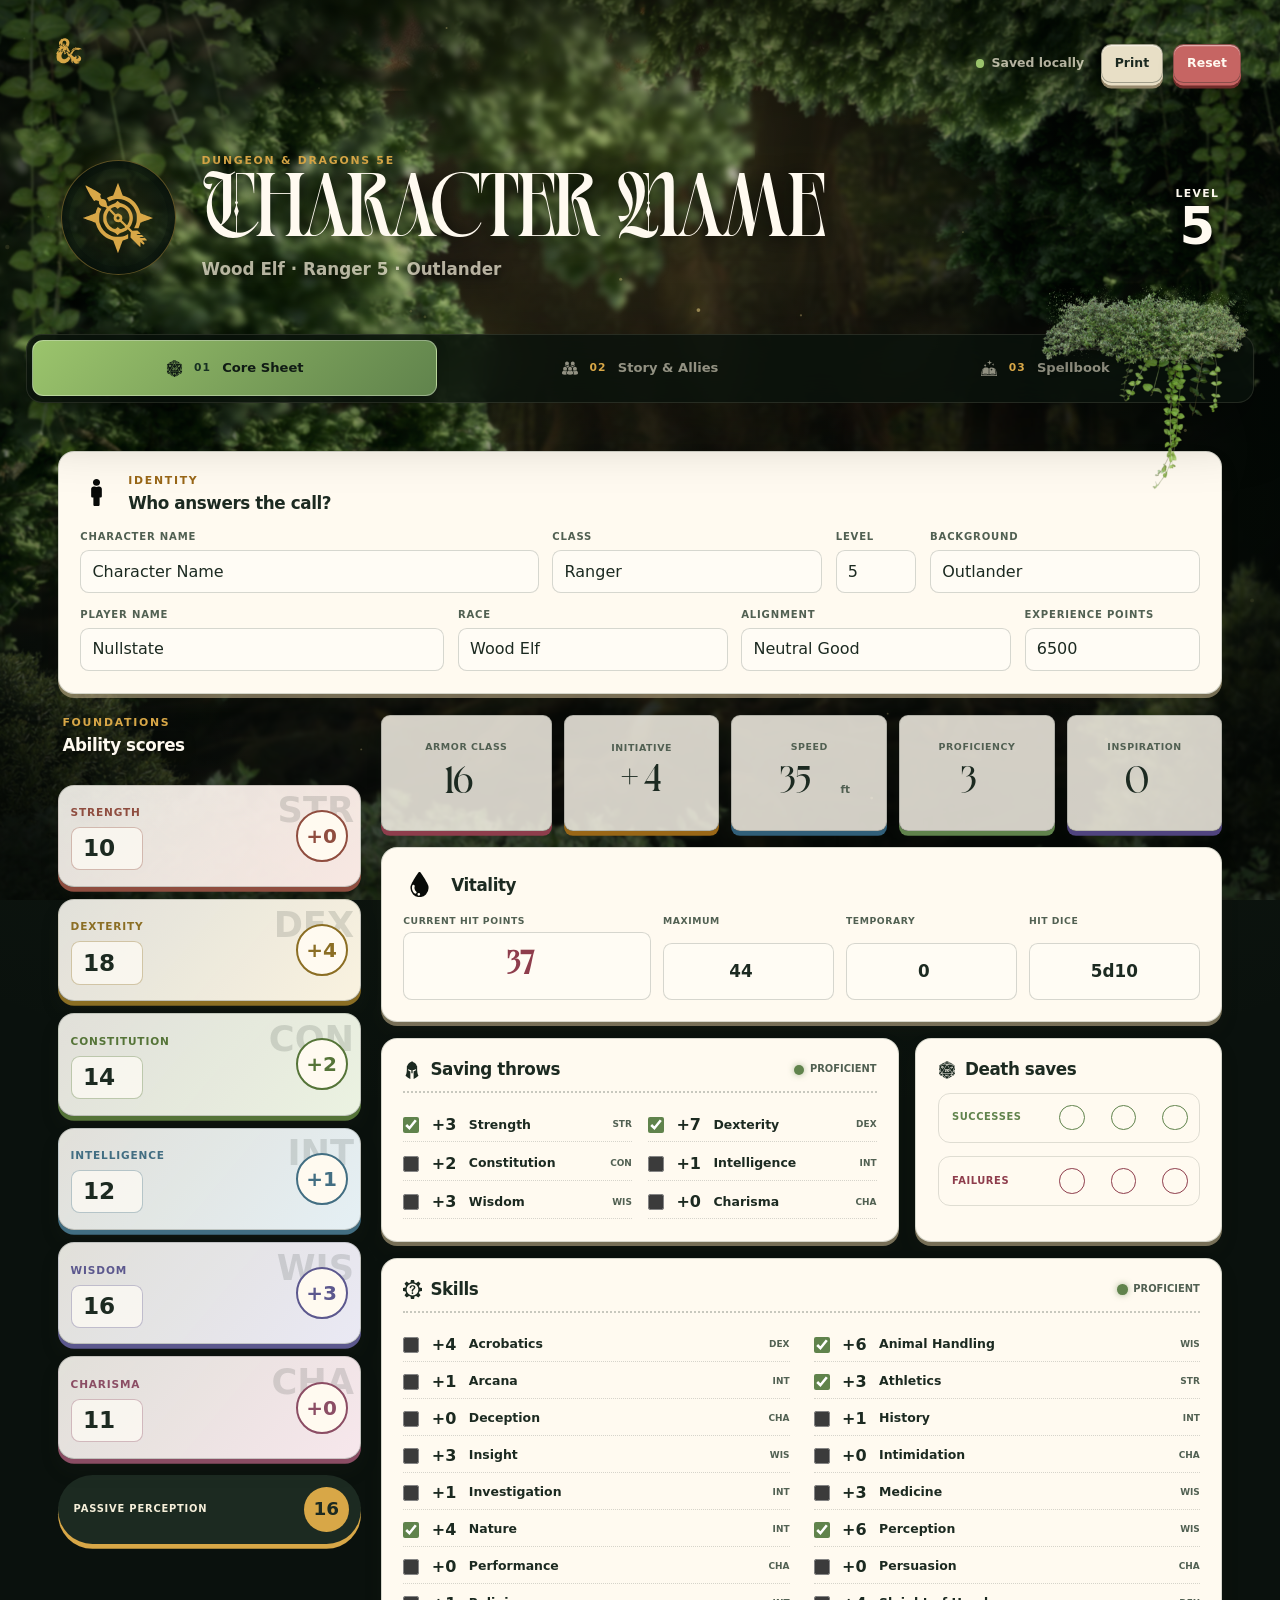
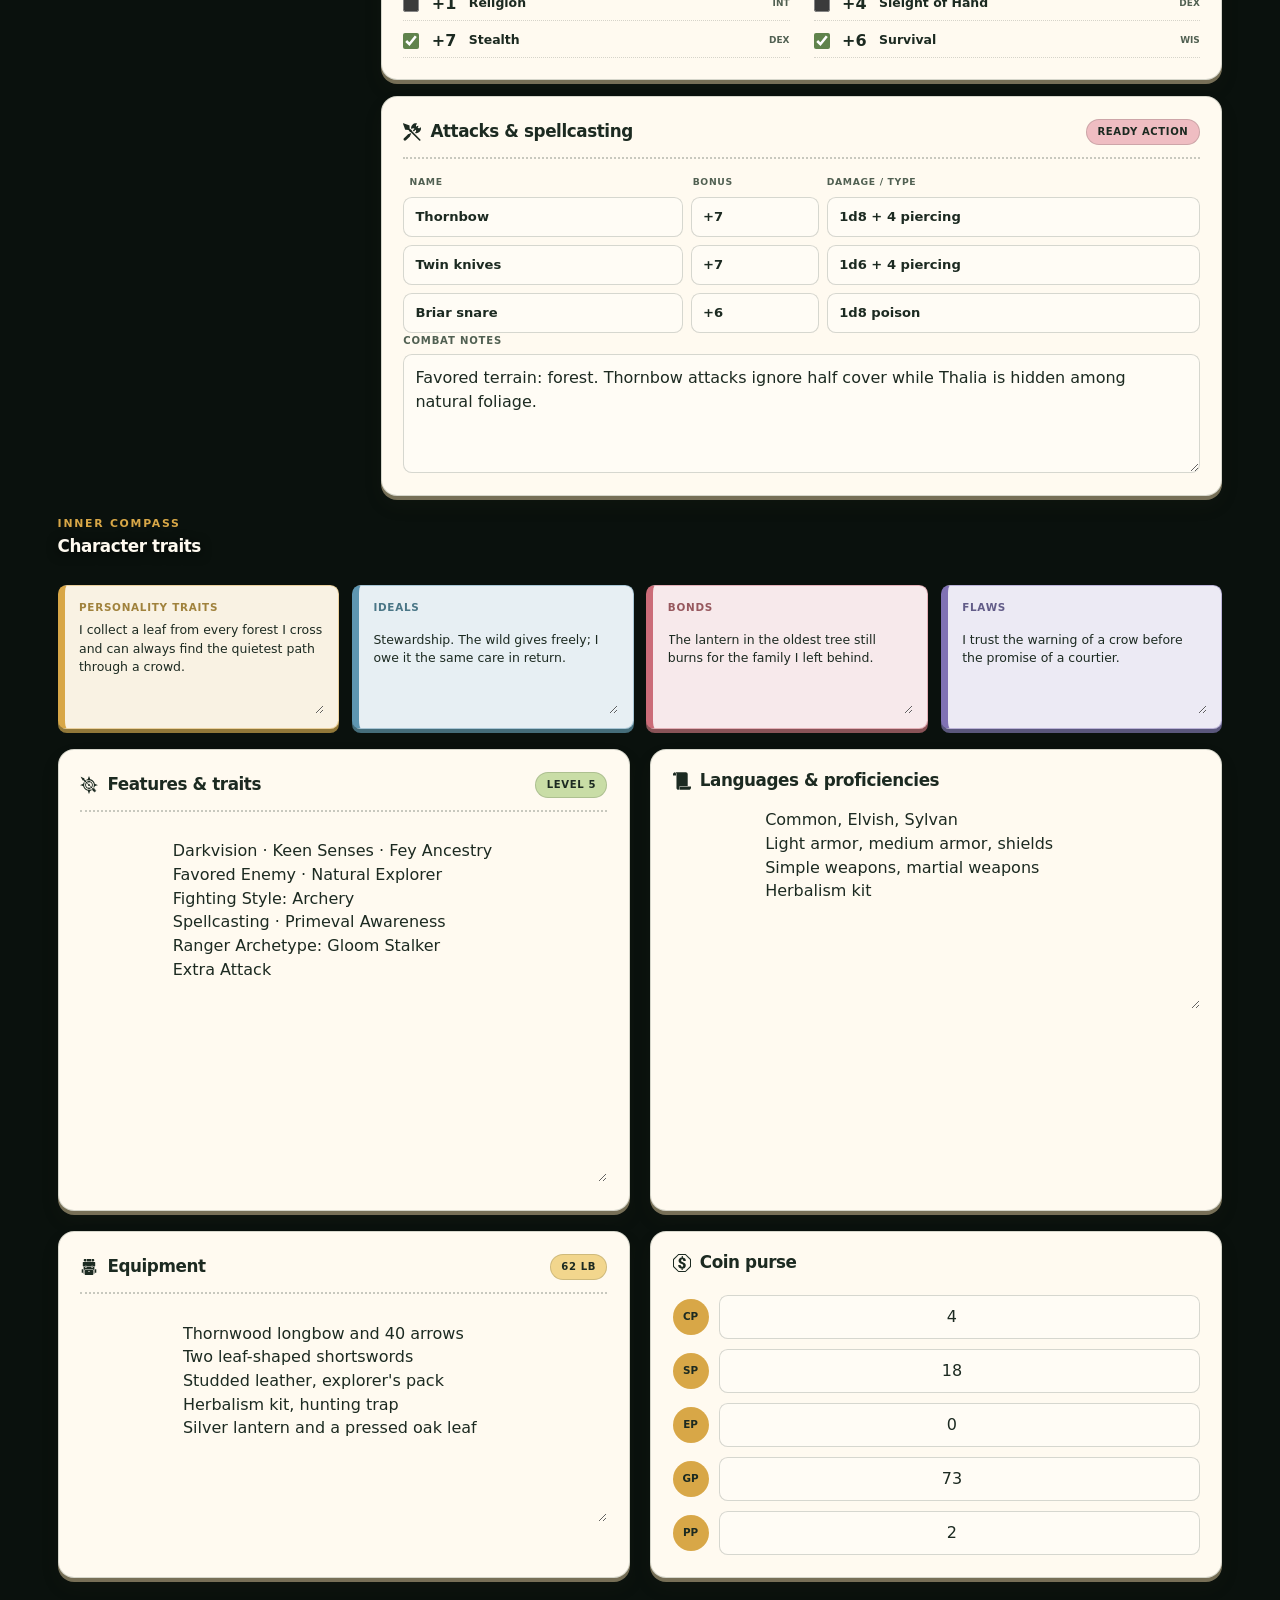
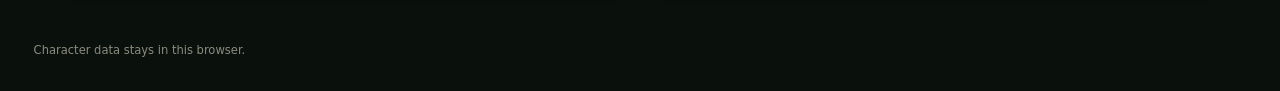
==== commit fe64c6b9: "updates to dnd" ====
--- a/dnd/index.html
+++ b/dnd/index.html
@@ -1,33 +1,25 @@
-<!doctype html>
+<!DOCTYPE html>
 <html lang="en">
   <head>
-    <meta charset="utf-8" />
-    <meta name="viewport" content="width=device-width, initial-scale=1" />
-    <meta name="theme-color" content="#142118" />
+    <meta charset="utf-8">
+    <meta name="viewport" content="width=device-width, initial-scale=1">
+    <meta name="theme-color" content="#142118">
     <meta
       name="description"
-      content="A living, forest-inspired Dungeons & Dragons 5e character sheet built for the CodePen View Transitions challenge."
-    />
+      content="A living, forest-inspired Dungeons & Dragons 5e character sheet built for the CodePen View Transitions challenge.">
     <title>Core Sheet · DnD Character Sheet</title>
-    <script async src="https://www.googletagmanager.com/gtag/js?id=G-S3GWP5C7QL"></script>
-    <script>
-      window.dataLayer = window.dataLayer || [];
-      function gtag(){dataLayer.push(arguments);}
-      gtag('js', new Date());
-      gtag('config', 'G-S3GWP5C7QL');
-    </script>
     <!-- Select the hash view before CSS paints to prevent a flash of Core Sheet. -->
     <script>
       const requestedPage = window.location.hash.slice(1);
       document.documentElement.dataset.activePage = [
         "core",
         "details",
-        "spells"
+        "spells",
       ].includes(requestedPage)
         ? requestedPage
         : "core";
     </script>
-    <link rel="stylesheet" href="style.css" />
+    <link rel="stylesheet" href="styles.css">
     <script src="app.js" defer></script>
   </head>
   <body data-page="core">
@@ -49,9 +41,9 @@
           href="index.html"
           aria-label="DnD Character Sheet home"
         >
-          <span class="brand__mark" data-dnd-icon="dnd" aria-hidden="true">
-            D&amp;D
-          </span>
+          <span class="brand__mark" data-dnd-icon="dnd" aria-hidden="true"
+            >D&amp;D</span
+          >
         </a>
         <div class="header-actions">
           <span
@@ -146,8 +138,7 @@
                 class="section-heading__rune"
                 data-dnd-icon="person"
                 aria-hidden="true"
-              >
-                I
+                >I
               </span>
               <div>
                 <p class="eyebrow">Identity</p>
@@ -161,8 +152,7 @@
                   data-field="character.name"
                   type="text"
                   value="Character Name"
-                  autocomplete="off"
-                />
+                  autocomplete="off">
               </label>
               <label class="form-field form-field--identity-class">
                 <span>Class</span>
@@ -170,8 +160,7 @@
                   data-field="character.class"
                   type="text"
                   value="Ranger"
-                  autocomplete="off"
-                />
+                  autocomplete="off">
               </label>
               <label class="form-field form-field--identity-level">
                 <span>Level</span>
@@ -180,8 +169,7 @@
                   type="number"
                   value="5"
                   min="1"
-                  max="20"
-                />
+                  max="20">
               </label>
               <label class="form-field form-field--identity-background">
                 <span>Background</span>
@@ -189,8 +177,7 @@
                   data-field="character.background"
                   type="text"
                   value="Outlander"
-                  autocomplete="off"
-                />
+                  autocomplete="off">
               </label>
               <label class="form-field form-field--identity-player">
                 <span>Player name</span>
@@ -198,8 +185,7 @@
                   data-field="character.player"
                   type="text"
                   value="Nullstate"
-                  autocomplete="off"
-                />
+                  autocomplete="off">
               </label>
               <label class="form-field form-field--identity-race">
                 <span>Race</span>
@@ -207,8 +193,7 @@
                   data-field="character.race"
                   type="text"
                   value="Wood Elf"
-                  autocomplete="off"
-                />
+                  autocomplete="off">
               </label>
               <label class="form-field form-field--identity-alignment">
                 <span>Alignment</span>
@@ -216,8 +201,7 @@
                   data-field="character.alignment"
                   type="text"
                   value="Neutral Good"
-                  autocomplete="off"
-                />
+                  autocomplete="off">
               </label>
               <label class="form-field form-field--identity-xp">
                 <span>Experience points</span>
@@ -225,8 +209,7 @@
                   data-field="character.xp"
                   type="number"
                   value="6500"
-                  min="0"
-                />
+                  min="0">
               </label>
             </div>
           </section>
@@ -245,14 +228,12 @@
                     type="number"
                     value="10"
                     min="1"
-                    max="30"
-                  />
+                    max="30">
                   <output
                     class="ability-card__modifier"
                     data-mod-for="str"
                     for="ability-strength"
-                  >
-                    +0
+                    >+0
                   </output>
                   <span class="ability-card__abbr" aria-hidden="true">STR</span>
                 </article>
@@ -264,14 +245,12 @@
                     type="number"
                     value="18"
                     min="1"
-                    max="30"
-                  />
+                    max="30">
                   <output
                     class="ability-card__modifier"
                     data-mod-for="dex"
                     for="ability-dexterity"
-                  >
-                    +4
+                    >+4
                   </output>
                   <span class="ability-card__abbr" aria-hidden="true">DEX</span>
                 </article>
@@ -283,14 +262,12 @@
                     type="number"
                     value="14"
                     min="1"
-                    max="30"
-                  />
+                    max="30">
                   <output
                     class="ability-card__modifier"
                     data-mod-for="con"
                     for="ability-constitution"
-                  >
-                    +2
+                    >+2
                   </output>
                   <span class="ability-card__abbr" aria-hidden="true">CON</span>
                 </article>
@@ -302,14 +279,12 @@
                     type="number"
                     value="12"
                     min="1"
-                    max="30"
-                  />
+                    max="30">
                   <output
                     class="ability-card__modifier"
                     data-mod-for="int"
                     for="ability-intelligence"
-                  >
-                    +1
+                    >+1
                   </output>
                   <span class="ability-card__abbr" aria-hidden="true">INT</span>
                 </article>
@@ -321,14 +296,12 @@
                     type="number"
                     value="16"
                     min="1"
-                    max="30"
-                  />
+                    max="30">
                   <output
                     class="ability-card__modifier"
                     data-mod-for="wis"
                     for="ability-wisdom"
-                  >
-                    +3
+                    >+3
                   </output>
                   <span class="ability-card__abbr" aria-hidden="true">WIS</span>
                 </article>
@@ -340,14 +313,12 @@
                     type="number"
                     value="11"
                     min="1"
-                    max="30"
-                  />
+                    max="30">
                   <output
                     class="ability-card__modifier"
                     data-mod-for="cha"
                     for="ability-charisma"
-                  >
-                    +0
+                    >+0
                   </output>
                   <span class="ability-card__abbr" aria-hidden="true">CHA</span>
                 </article>
@@ -366,8 +337,7 @@
                     type="number"
                     value="16"
                     min="0"
-                    aria-label="Armor class"
-                  />
+                    aria-label="Armor class">
                 </label>
                 <div class="stat-tile stat-tile--initiative">
                   <span>Initiative</span>
@@ -381,8 +351,7 @@
                       type="number"
                       value="35"
                       min="0"
-                      aria-label="Speed in feet"
-                    />
+                      aria-label="Speed in feet">
                     <small>ft</small>
                   </span>
                 </label>
@@ -394,8 +363,7 @@
                     value="3"
                     min="0"
                     max="10"
-                    aria-label="Proficiency bonus"
-                  />
+                    aria-label="Proficiency bonus">
                 </label>
                 <label class="stat-tile stat-tile--inspiration">
                   <span>Inspiration</span>
@@ -405,8 +373,7 @@
                     value="0"
                     min="0"
                     step="1"
-                    aria-label="Inspiration"
-                  />
+                    aria-label="Inspiration">
                 </label>
               </section>
               <section
@@ -418,8 +385,7 @@
                     class="section-heading__rune"
                     data-dnd-icon="blood"
                     aria-hidden="true"
-                  >
-                    V
+                    >V
                   </span>
                   <h3 id="vitality-heading">Vitality</h3>
                 </div>
@@ -430,8 +396,7 @@
                       data-field="combat.hpCurrent"
                       type="number"
                       value="37"
-                      min="0"
-                    />
+                      min="0">
                   </label>
                   <label class="vitality-field">
                     <span>Maximum</span>
@@ -439,8 +404,7 @@
                       data-field="combat.hpMax"
                       type="number"
                       value="44"
-                      min="0"
-                    />
+                      min="0">
                   </label>
                   <label class="vitality-field">
                     <span>Temporary</span>
@@ -448,8 +412,7 @@
                       data-field="combat.hpTemp"
                       type="number"
                       value="0"
-                      min="0"
-                    />
+                      min="0">
                   </label>
                   <label class="vitality-field">
                     <span>Hit dice</span>
@@ -457,8 +420,7 @@
                       data-field="combat.hitDice"
                       type="text"
                       value="5d10"
-                      autocomplete="off"
-                    />
+                      autocomplete="off">
                   </label>
                 </div>
               </section>
@@ -471,7 +433,7 @@
                   <div class="panel-title-row">
                     <h3 id="saving-throws-heading">Saving throws</h3>
                     <span class="mini-legend">
-                      <i aria-hidden="true"></i>
+                      <i aria-hidden="true"></i> 
                       Proficient
                     </span>
                   </div>
@@ -480,8 +442,7 @@
                       <input
                         data-field="save.str.proficient"
                         type="checkbox"
-                        checked
-                      />
+                        checked>
                       <strong data-save-value="str">+3</strong>
                       <span>Strength</span>
                       <small>STR</small>
@@ -490,32 +451,31 @@
                       <input
                         data-field="save.dex.proficient"
                         type="checkbox"
-                        checked
-                      />
+                        checked>
                       <strong data-save-value="dex">+7</strong>
                       <span>Dexterity</span>
                       <small>DEX</small>
                     </label>
                     <label class="check-row">
-                      <input data-field="save.con.proficient" type="checkbox" />
+                      <input data-field="save.con.proficient" type="checkbox">
                       <strong data-save-value="con">+2</strong>
                       <span>Constitution</span>
                       <small>CON</small>
                     </label>
                     <label class="check-row">
-                      <input data-field="save.int.proficient" type="checkbox" />
+                      <input data-field="save.int.proficient" type="checkbox">
                       <strong data-save-value="int">+1</strong>
                       <span>Intelligence</span>
                       <small>INT</small>
                     </label>
                     <label class="check-row">
-                      <input data-field="save.wis.proficient" type="checkbox" />
+                      <input data-field="save.wis.proficient" type="checkbox">
                       <strong data-save-value="wis">+3</strong>
                       <span>Wisdom</span>
                       <small>WIS</small>
                     </label>
                     <label class="check-row">
-                      <input data-field="save.cha.proficient" type="checkbox" />
+                      <input data-field="save.cha.proficient" type="checkbox">
                       <strong data-save-value="cha">+0</strong>
                       <span>Charisma</span>
                       <small>CHA</small>
@@ -530,33 +490,40 @@
                   <h3 id="death-saves-heading">Death saves</h3>
                   <fieldset class="death-row">
                     <legend>Successes</legend>
+                    <label><input
+                        data-field="death.success.1"
+                        type="checkbox">
+                        <span>1</span>
+                        </label>
+                    <label><input
+                        data-field="death.success.2"
+                        type="checkbox">
+                        <span>2</span>
+                      </label>
                     <label>
-                      <input data-field="death.success.1" type="checkbox" />
-                      <span>1</span>
-                    </label>
-                    <label>
-                      <input data-field="death.success.2" type="checkbox" />
-                      <span>2</span>
-                    </label>
-                    <label>
-                      <input data-field="death.success.3" type="checkbox" />
-                      <span>3</span>
-                    </label>
+                      <input
+                        data-field="death.success.3"
+                        type="checkbox">
+                        <span>3</span>
+                      </label>
                   </fieldset>
                   <fieldset class="death-row death-row--failures">
                     <legend>Failures</legend>
-                    <label>
-                      <input data-field="death.failure.1" type="checkbox" />
-                      <span>1</span>
-                    </label>
-                    <label>
-                      <input data-field="death.failure.2" type="checkbox" />
-                      <span>2</span>
-                    </label>
-                    <label>
-                      <input data-field="death.failure.3" type="checkbox" />
-                      <span>3</span>
-                    </label>
+                      <label><input
+                        data-field="death.failure.1"
+                        type="checkbox">
+                        <span>1</span>
+                      </label>
+                      <label><input
+                        data-field="death.failure.2"
+                        type="checkbox">
+                        <span>2</span>
+                      </label>
+                      <label><input
+                        data-field="death.failure.3"
+                        type="checkbox">
+                        <span>3</span>
+                        </label>
                   </fieldset>
                 </section>
               </div>
@@ -568,179 +535,126 @@
                 <div class="panel-title-row">
                   <h3 id="skills-heading">Skills</h3>
                   <span class="mini-legend">
-                    <i aria-hidden="true"></i>
-                    Proficient
-                  </span>
+                    <i aria-hidden="true"></i> 
+                    Proficient</span>
                 </div>
                 <div class="skills-grid">
                   <label class="check-row">
                     <input
                       data-field="skill.acrobatics.proficient"
-                      type="checkbox"
-                    />
-                    <strong data-skill-value="acrobatics">+4</strong>
-                    <span>Acrobatics</span>
-                    <small>DEX</small>
+                      type="checkbox"><strong data-skill-value="acrobatics">+4</strong>
+                      <span>Acrobatics</span>
+                      <small>DEX</small>
                   </label>
                   <label class="check-row">
                     <input
                       data-field="skill.animalHandling.proficient"
                       type="checkbox"
-                      checked
-                    />
-                    <strong data-skill-value="animalHandling">+6</strong>
-                    <span>Animal Handling</span>
-                    <small>WIS</small>
+                      checked><strong data-skill-value="animalHandling">+6</strong>
+                      <span>Animal Handling</span>
+                      <small>WIS</small>
                   </label>
                   <label class="check-row">
                     <input
                       data-field="skill.arcana.proficient"
-                      type="checkbox"
-                    />
-                    <strong data-skill-value="arcana">+1</strong>
-                    <span>Arcana</span>
-                    <small>INT</small>
+                      type="checkbox"><strong data-skill-value="arcana">+1</strong><span>Arcana</span>
+                      <small>INT</small>
                   </label>
-                  <label class="check-row">
-                    <input
+                  <label class="check-row"
+                    ><input
                       data-field="skill.athletics.proficient"
                       type="checkbox"
-                      checked
-                    />
-                    <strong data-skill-value="athletics">+3</strong>
-                    <span>Athletics</span>
-                    <small>STR</small>
-                  </label>
-                  <label class="check-row">
-                    <input
+                      checked><strong data-skill-value="athletics">+3</strong
+                    ><span>Athletics</span><small>STR</small></label
+                  >
+                  <label class="check-row"
+                    ><input
                       data-field="skill.deception.proficient"
-                      type="checkbox"
-                    />
-                    <strong data-skill-value="deception">+0</strong>
-                    <span>Deception</span>
-                    <small>CHA</small>
-                  </label>
-                  <label class="check-row">
-                    <input
+                      type="checkbox"><strong data-skill-value="deception">+0</strong
+                    ><span>Deception</span><small>CHA</small></label
+                  >
+                  <label class="check-row"
+                    ><input
                       data-field="skill.history.proficient"
-                      type="checkbox"
-                    />
-                    <strong data-skill-value="history">+1</strong>
-                    <span>History</span>
-                    <small>INT</small>
-                  </label>
-                  <label class="check-row">
-                    <input
+                      type="checkbox"><strong data-skill-value="history">+1</strong
+                    ><span>History</span><small>INT</small></label
+                  >
+                  <label class="check-row"
+                    ><input
                       data-field="skill.insight.proficient"
-                      type="checkbox"
-                    />
-                    <strong data-skill-value="insight">+3</strong>
-                    <span>Insight</span>
-                    <small>WIS</small>
-                  </label>
-                  <label class="check-row">
-                    <input
+                      type="checkbox"><strong data-skill-value="insight">+3</strong
+                    ><span>Insight</span><small>WIS</small></label
+                  >
+                  <label class="check-row"
+                    ><input
                       data-field="skill.intimidation.proficient"
-                      type="checkbox"
-                    />
-                    <strong data-skill-value="intimidation">+0</strong>
-                    <span>Intimidation</span>
-                    <small>CHA</small>
-                  </label>
-                  <label class="check-row">
-                    <input
+                      type="checkbox"><strong data-skill-value="intimidation">+0</strong
+                    ><span>Intimidation</span><small>CHA</small></label
+                  >
+                  <label class="check-row"
+                    ><input
                       data-field="skill.investigation.proficient"
-                      type="checkbox"
-                    />
-                    <strong data-skill-value="investigation">+1</strong>
-                    <span>Investigation</span>
-                    <small>INT</small>
-                  </label>
-                  <label class="check-row">
-                    <input
+                      type="checkbox"><strong data-skill-value="investigation">+1</strong
+                    ><span>Investigation</span><small>INT</small></label
+                  >
+                  <label class="check-row"
+                    ><input
                       data-field="skill.medicine.proficient"
-                      type="checkbox"
-                    />
-                    <strong data-skill-value="medicine">+3</strong>
-                    <span>Medicine</span>
-                    <small>WIS</small>
-                  </label>
-                  <label class="check-row">
-                    <input
+                      type="checkbox"><strong data-skill-value="medicine">+3</strong
+                    ><span>Medicine</span><small>WIS</small></label
+                  >
+                  <label class="check-row"
+                    ><input
                       data-field="skill.nature.proficient"
                       type="checkbox"
-                      checked
-                    />
-                    <strong data-skill-value="nature">+4</strong>
-                    <span>Nature</span>
-                    <small>INT</small>
-                  </label>
-                  <label class="check-row">
-                    <input
+                      checked><strong data-skill-value="nature">+4</strong
+                    ><span>Nature</span><small>INT</small></label
+                  >
+                  <label class="check-row"
+                    ><input
                       data-field="skill.perception.proficient"
                       type="checkbox"
-                      checked
-                    />
-                    <strong data-skill-value="perception">+6</strong>
-                    <span>Perception</span>
-                    <small>WIS</small>
-                  </label>
-                  <label class="check-row">
-                    <input
+                      checked><strong data-skill-value="perception">+6</strong
+                    ><span>Perception</span><small>WIS</small></label
+                  >
+                  <label class="check-row"
+                    ><input
                       data-field="skill.performance.proficient"
-                      type="checkbox"
-                    />
-                    <strong data-skill-value="performance">+0</strong>
-                    <span>Performance</span>
-                    <small>CHA</small>
-                  </label>
-                  <label class="check-row">
-                    <input
+                      type="checkbox"><strong data-skill-value="performance">+0</strong
+                    ><span>Performance</span><small>CHA</small></label
+                  >
+                  <label class="check-row"
+                    ><input
                       data-field="skill.persuasion.proficient"
-                      type="checkbox"
-                    />
-                    <strong data-skill-value="persuasion">+0</strong>
-                    <span>Persuasion</span>
-                    <small>CHA</small>
-                  </label>
-                  <label class="check-row">
-                    <input
+                      type="checkbox"><strong data-skill-value="persuasion">+0</strong
+                    ><span>Persuasion</span><small>CHA</small></label
+                  >
+                  <label class="check-row"
+                    ><input
                       data-field="skill.religion.proficient"
-                      type="checkbox"
-                    />
-                    <strong data-skill-value="religion">+1</strong>
-                    <span>Religion</span>
-                    <small>INT</small>
-                  </label>
-                  <label class="check-row">
-                    <input
+                      type="checkbox"><strong data-skill-value="religion">+1</strong
+                    ><span>Religion</span><small>INT</small></label
+                  >
+                  <label class="check-row"
+                    ><input
                       data-field="skill.sleightOfHand.proficient"
-                      type="checkbox"
-                    />
-                    <strong data-skill-value="sleightOfHand">+4</strong>
-                    <span>Sleight of Hand</span>
-                    <small>DEX</small>
-                  </label>
-                  <label class="check-row">
-                    <input
+                      type="checkbox"><strong data-skill-value="sleightOfHand">+4</strong
+                    ><span>Sleight of Hand</span><small>DEX</small></label
+                  >
+                  <label class="check-row"
+                    ><input
                       data-field="skill.stealth.proficient"
                       type="checkbox"
-                      checked
-                    />
-                    <strong data-skill-value="stealth">+7</strong>
-                    <span>Stealth</span>
-                    <small>DEX</small>
-                  </label>
-                  <label class="check-row">
-                    <input
+                      checked><strong data-skill-value="stealth">+7</strong
+                    ><span>Stealth</span><small>DEX</small></label
+                  >
+                  <label class="check-row"
+                    ><input
                       data-field="skill.survival.proficient"
                       type="checkbox"
-                      checked
-                    />
-                    <strong data-skill-value="survival">+6</strong>
-                    <span>Survival</span>
-                    <small>WIS</small>
-                  </label>
+                      checked><strong data-skill-value="survival">+6</strong
+                    ><span>Survival</span><small>WIS</small></label
+                  >
                 </div>
               </section>
               <section
@@ -754,99 +668,78 @@
                 </div>
                 <div class="attack-table" role="group" aria-label="Attacks">
                   <div class="attack-table__head" aria-hidden="true">
-                    <span>Name</span>
-                    <span>Bonus</span>
-                    <span>Damage / type</span>
+                    <span>Name</span><span>Bonus</span
+                    ><span>Damage / type</span>
                   </div>
                   <div class="attack-row">
-                    <label>
-                      <span class="visually-hidden">Attack one name</span>
-                      <input
+                    <label
+                      ><span class="visually-hidden">Attack one name</span
+                      ><input
                         data-field="attack.1.name"
                         type="text"
-                        value="Thornbow"
-                      />
-                    </label>
-                    <label>
-                      <span class="visually-hidden">Attack one bonus</span>
-                      <input
+                        value="Thornbow"></label>
+                    <label
+                      ><span class="visually-hidden">Attack one bonus</span
+                      ><input
                         data-field="attack.1.bonus"
                         type="text"
-                        value="+7"
-                      />
-                    </label>
-                    <label>
-                      <span class="visually-hidden">
-                        Attack one damage and type
-                      </span>
-                      <input
+                        value="+7"></label>
+                    <label
+                      ><span class="visually-hidden"
+                        >Attack one damage and type</span
+                      ><input
                         data-field="attack.1.damage"
                         type="text"
-                        value="1d8 + 4 piercing"
-                      />
-                    </label>
+                        value="1d8 + 4 piercing"></label>
                   </div>
                   <div class="attack-row">
-                    <label>
-                      <span class="visually-hidden">Attack two name</span>
-                      <input
+                    <label
+                      ><span class="visually-hidden">Attack two name</span
+                      ><input
                         data-field="attack.2.name"
                         type="text"
-                        value="Twin knives"
-                      />
-                    </label>
-                    <label>
-                      <span class="visually-hidden">Attack two bonus</span>
-                      <input
+                        value="Twin knives"></label>
+                    <label
+                      ><span class="visually-hidden">Attack two bonus</span
+                      ><input
                         data-field="attack.2.bonus"
                         type="text"
-                        value="+7"
-                      />
-                    </label>
-                    <label>
-                      <span class="visually-hidden">
-                        Attack two damage and type
-                      </span>
-                      <input
+                        value="+7"></label>
+                    <label
+                      ><span class="visually-hidden"
+                        >Attack two damage and type</span
+                      ><input
                         data-field="attack.2.damage"
                         type="text"
-                        value="1d6 + 4 piercing"
-                      />
-                    </label>
+                        value="1d6 + 4 piercing"></label>
                   </div>
                   <div class="attack-row">
-                    <label>
-                      <span class="visually-hidden">Attack three name</span>
-                      <input
+                    <label
+                      ><span class="visually-hidden">Attack three name</span
+                      ><input
                         data-field="attack.3.name"
                         type="text"
-                        value="Briar snare"
-                      />
-                    </label>
-                    <label>
-                      <span class="visually-hidden">Attack three bonus</span>
-                      <input
+                        value="Briar snare"></label>
+                    <label
+                      ><span class="visually-hidden">Attack three bonus</span
+                      ><input
                         data-field="attack.3.bonus"
                         type="text"
-                        value="+6"
-                      />
-                    </label>
-                    <label>
-                      <span class="visually-hidden">
-                        Attack three damage and type
-                      </span>
-                      <input
+                        value="+6"></label>
+                    <label
+                      ><span class="visually-hidden"
+                        >Attack three damage and type</span
+                      ><input
                         data-field="attack.3.damage"
                         type="text"
-                        value="1d8 poison"
-                      />
-                    </label>
+                        value="1d8 poison"></label>
                   </div>
                 </div>
                 <label class="form-field">
                   <span>Combat notes</span>
                   <textarea data-field="combat.notes" rows="4">
-Favored terrain: forest. Thornbow attacks ignore half cover while Thalia is hidden among natural foliage.</textarea>
+Favored terrain: forest. Thornbow attacks ignore half cover while Thalia is hidden among natural foliage.</textarea
+                  >
                 </label>
               </section>
             </div>
@@ -859,22 +752,26 @@
                 <label class="trait-card trait-card--gold">
                   <span>Personality traits</span>
                   <textarea data-field="trait.personality" rows="5">
-I collect a leaf from every forest I cross and can always find the quietest path through a crowd.</textarea>
+I collect a leaf from every forest I cross and can always find the quietest path through a crowd.</textarea
+                  >
                 </label>
                 <label class="trait-card trait-card--blue">
                   <span>Ideals</span>
                   <textarea data-field="trait.ideals" rows="4">
-Stewardship. The wild gives freely; I owe it the same care in return.</textarea>
+Stewardship. The wild gives freely; I owe it the same care in return.</textarea
+                  >
                 </label>
                 <label class="trait-card trait-card--rose">
                   <span>Bonds</span>
                   <textarea data-field="trait.bonds" rows="4">
-The lantern in the oldest tree still burns for the family I left behind.</textarea>
+The lantern in the oldest tree still burns for the family I left behind.</textarea
+                  >
                 </label>
                 <label class="trait-card trait-card--violet">
                   <span>Flaws</span>
                   <textarea data-field="trait.flaws" rows="4">
-I trust the warning of a crow before the promise of a courtier.</textarea>
+I trust the warning of a crow before the promise of a courtier.</textarea
+                  >
                 </label>
               </section>
             </aside>
@@ -889,16 +786,17 @@
                 <h3 id="features-heading">Features &amp; traits</h3>
                 <span class="badge badge--moss">Level 5</span>
               </div>
-              <label class="visually-hidden" for="features">
-                Features and traits
-              </label>
+              <label class="visually-hidden" for="features"
+                >Features and traits</label
+              >
               <textarea id="features" data-field="character.features" rows="14">
                 Darkvision · Keen Senses · Fey Ancestry
                 Favored Enemy · Natural Explorer
                 Fighting Style: Archery
                 Spellcasting · Primeval Awareness
                 Ranger Archetype: Gloom Stalker
-                Extra Attack</textarea>
+                Extra Attack</textarea
+              >
             </section>
             <section
               class="sheet-panel compact-panel languages-panel"
@@ -906,9 +804,9 @@
               aria-labelledby="proficiencies-heading"
             >
               <h3 id="proficiencies-heading">Languages &amp; proficiencies</h3>
-              <label class="visually-hidden" for="proficiencies">
-                Languages and proficiencies
-              </label>
+              <label class="visually-hidden" for="proficiencies"
+                >Languages and proficiencies</label
+              >
               <textarea
                 id="proficiencies"
                 data-field="character.proficiencies"
@@ -917,7 +815,8 @@
                 Common, Elvish, Sylvan
                 Light armor, medium armor, shields
                 Simple weapons, martial weapons
-                Herbalism kit</textarea>
+                Herbalism kit</textarea
+              >
             </section>
 
             <section
@@ -939,7 +838,8 @@
                   Two leaf-shaped shortswords
                   Studded leather, explorer's pack
                   Herbalism kit, hunting trap
-                  Silver lantern and a pressed oak leaf</textarea>
+                  Silver lantern and a pressed oak leaf</textarea
+              >
             </section>
 
             <section
@@ -949,51 +849,41 @@
             >
               <h3 id="currency-heading">Coin purse</h3>
               <div class="currency-grid">
-                <label>
-                  <span>CP</span>
-                  <input
+                <label
+                  ><span>CP</span
+                  ><input
                     data-field="currency.cp"
                     type="number"
                     value="4"
-                    min="0"
-                  />
-                </label>
-                <label>
-                  <span>SP</span>
-                  <input
+                    min="0"></label>
+                <label
+                  ><span>SP</span
+                  ><input
                     data-field="currency.sp"
                     type="number"
                     value="18"
-                    min="0"
-                  />
-                </label>
-                <label>
-                  <span>EP</span>
-                  <input
+                    min="0"></label>
+                <label
+                  ><span>EP</span
+                  ><input
                     data-field="currency.ep"
                     type="number"
                     value="0"
-                    min="0"
-                  />
-                </label>
-                <label>
-                  <span>GP</span>
-                  <input
+                    min="0"></label>
+                <label
+                  ><span>GP</span
+                  ><input
                     data-field="currency.gp"
                     type="number"
                     value="73"
-                    min="0"
-                  />
-                </label>
-                <label>
-                  <span>PP</span>
-                  <input
+                    min="0"></label>
+                <label
+                  ><span>PP</span
+                  ><input
                     data-field="currency.pp"
                     type="number"
                     value="2"
-                    min="0"
-                  />
-                </label>
+                    min="0"></label>
               </div>
             </section>
           </div>
@@ -1010,9 +900,8 @@
                 class="section-heading__rune"
                 data-dnd-icon="person"
                 aria-hidden="true"
+                >II</span
               >
-                II
-              </span>
               <div>
                 <p class="eyebrow">Physical record</p>
                 <h3 id="details-identity-heading">
@@ -1028,63 +917,50 @@
                   data-field="character.name"
                   type="text"
                   value="Thalia Mosswhisper"
-                  autocomplete="off"
-                />
+                  autocomplete="off">
               </label>
-              <label class="form-field">
-                <span>Age</span>
-                <input
+              <label class="form-field"
+                ><span>Age</span
+                ><input
                   data-field="appearance.age"
                   type="text"
                   value="128"
-                  autocomplete="off"
-                />
-              </label>
-              <label class="form-field">
-                <span>Height</span>
-                <input
+                  autocomplete="off"></label>
+              <label class="form-field"
+                ><span>Height</span
+                ><input
                   data-field="appearance.height"
                   type="text"
                   value="5′ 6″"
-                  autocomplete="off"
-                />
-              </label>
-              <label class="form-field">
-                <span>Weight</span>
-                <input
+                  autocomplete="off"></label>
+              <label class="form-field"
+                ><span>Weight</span
+                ><input
                   data-field="appearance.weight"
                   type="text"
                   value="118 lb"
-                  autocomplete="off"
-                />
-              </label>
-              <label class="form-field">
-                <span>Eyes</span>
-                <input
+                  autocomplete="off"></label>
+              <label class="form-field"
+                ><span>Eyes</span
+                ><input
                   data-field="appearance.eyes"
                   type="text"
                   value="Amber"
-                  autocomplete="off"
-                />
-              </label>
-              <label class="form-field">
-                <span>Skin</span>
-                <input
+                  autocomplete="off"></label>
+              <label class="form-field"
+                ><span>Skin</span
+                ><input
                   data-field="appearance.skin"
                   type="text"
                   value="Copper"
-                  autocomplete="off"
-                />
-              </label>
-              <label class="form-field">
-                <span>Hair</span>
-                <input
+                  autocomplete="off"></label>
+              <label class="form-field"
+                ><span>Hair</span
+                ><input
                   data-field="appearance.hair"
                   type="text"
                   value="Black with moss-green braid"
-                  autocomplete="off"
-                />
-              </label>
+                  autocomplete="off"></label>
             </div>
           </section>
 
@@ -1102,7 +978,8 @@
               <label class="form-field">
                 <span>Distinguishing details</span>
                 <textarea data-field="appearance.description" rows="8">
-                  A narrow silver scar crosses her left eyebrow. Her dark braid is threaded with tiny bones, river glass, and fresh moss. A deep green cloak smells faintly of cedar smoke.</textarea>
+                  A narrow silver scar crosses her left eyebrow. Her dark braid is threaded with tiny bones, river glass, and fresh moss. A deep green cloak smells faintly of cedar smoke.</textarea
+                >
               </label>
             </section>
 
@@ -1124,8 +1001,7 @@
                       data-field="allies.organization"
                       type="text"
                       value="The Lanternroot Circle"
-                      autocomplete="off"
-                    />
+                      autocomplete="off">
                   </label>
                   <p>
                     Wardens, healers, and pathfinders who keep the old roads
@@ -1143,7 +1019,8 @@
 
                   Captain Vey — Owes Thalia a favor after the Ashbridge rescue.
 
-                  The bell-crows of Westmere recognize her silver whistle.</textarea>
+                  The bell-crows of Westmere recognize her silver whistle.</textarea
+                >
               </label>
             </section>
           </div>
@@ -1158,17 +1035,14 @@
                   class="section-heading__rune"
                   data-dnd-icon="adventure-book"
                   aria-hidden="true"
-                >
-                  B
-                </span>
+                  >B</span>
                 <div>
                   <p class="eyebrow">Before the first roll</p>
                   <h3 id="backstory-heading">Character backstory</h3>
                 </div>
               </div>
-              <label class="visually-hidden" for="backstory">
-                Character backstory
-              </label>
+              <label class="visually-hidden" for="backstory"
+                >Character backstory</label>
               <textarea id="backstory" data-field="story.backstory" rows="22">
                 Thalia was born in the lantern villages beneath Briarwake's oldest canopy, where every home hangs from a living branch and every path changes with the season.
 
@@ -1192,9 +1066,8 @@
                   </h3>
                   <span class="badge badge--violet">Field notes</span>
                 </div>
-                <label class="visually-hidden" for="additional-features">
-                  Additional features and traits
-                </label>
+                <label class="visually-hidden" for="additional-features"
+                  >Additional features and traits</label>
                 <textarea
                   id="additional-features"
                   data-field="story.additionalFeatures"
@@ -1252,26 +1125,22 @@
                   <h3>Level one</h3>
                 </div>
                 <div class="slot-fields">
-                  <label>
-                    <span>Total</span>
-                    <input
+                  <label
+                    ><span>Total</span
+                    ><input
                       data-field="spell.level1.slotsTotal"
                       type="number"
                       value="4"
                       min="0"
-                      max="9"
-                    />
-                  </label>
-                  <label>
-                    <span>Used</span>
-                    <input
+                      max="9"></label>
+                  <label
+                    ><span>Used</span
+                    ><input
                       data-field="spell.level1.slotsUsed"
                       type="number"
                       value="1"
                       min="0"
-                      max="9"
-                    />
-                  </label>
+                      max="9"></label>
                 </div>
               </header>
               <div
@@ -1289,26 +1158,22 @@
                   <h3>Level two</h3>
                 </div>
                 <div class="slot-fields">
-                  <label>
-                    <span>Total</span>
-                    <input
+                  <label
+                    ><span>Total</span
+                    ><input
                       data-field="spell.level2.slotsTotal"
                       type="number"
                       value="2"
                       min="0"
-                      max="9"
-                    />
-                  </label>
-                  <label>
-                    <span>Used</span>
-                    <input
+                      max="9"></label>
+                  <label
+                    ><span>Used</span
+                    ><input
                       data-field="spell.level2.slotsUsed"
                       type="number"
                       value="0"
                       min="0"
-                      max="9"
-                    />
-                  </label>
+                      max="9"></label>
                 </div>
               </header>
               <div
@@ -1326,26 +1191,22 @@
                   <h3>Level three</h3>
                 </div>
                 <div class="slot-fields">
-                  <label>
-                    <span>Total</span>
-                    <input
+                  <label
+                    ><span>Total</span
+                    ><input
                       data-field="spell.level3.slotsTotal"
                       type="number"
                       value="0"
                       min="0"
-                      max="9"
-                    />
-                  </label>
-                  <label>
-                    <span>Used</span>
-                    <input
+                      max="9"></label>
+                  <label
+                    ><span>Used</span
+                    ><input
                       data-field="spell.level3.slotsUsed"
                       type="number"
                       value="0"
                       min="0"
-                      max="9"
-                    />
-                  </label>
+                      max="9"></label>
                 </div>
               </header>
               <div
@@ -1363,26 +1224,22 @@
                   <h3>Level four</h3>
                 </div>
                 <div class="slot-fields">
-                  <label>
-                    <span>Total</span>
-                    <input
+                  <label
+                    ><span>Total</span
+                    ><input
                       data-field="spell.level4.slotsTotal"
                       type="number"
                       value="0"
                       min="0"
-                      max="9"
-                    />
-                  </label>
-                  <label>
-                    <span>Used</span>
-                    <input
+                      max="9"></label>
+                  <label
+                    ><span>Used</span
+                    ><input
                       data-field="spell.level4.slotsUsed"
                       type="number"
                       value="0"
                       min="0"
-                      max="9"
-                    />
-                  </label>
+                      max="9"></label>
                 </div>
               </header>
               <div
@@ -1400,26 +1257,22 @@
                   <h3>Level five</h3>
                 </div>
                 <div class="slot-fields">
-                  <label>
-                    <span>Total</span>
-                    <input
+                  <label
+                    ><span>Total</span
+                    ><input
                       data-field="spell.level5.slotsTotal"
                       type="number"
                       value="0"
                       min="0"
-                      max="9"
-                    />
-                  </label>
-                  <label>
-                    <span>Used</span>
-                    <input
+                      max="9"></label>
+                  <label
+                    ><span>Used</span
+                    ><input
                       data-field="spell.level5.slotsUsed"
                       type="number"
                       value="0"
                       min="0"
-                      max="9"
-                    />
-                  </label>
+                      max="9"></label>
                 </div>
               </header>
               <div
@@ -1437,26 +1290,22 @@
                   <h3>Level six</h3>
                 </div>
                 <div class="slot-fields">
-                  <label>
-                    <span>Total</span>
-                    <input
+                  <label
+                    ><span>Total</span
+                    ><input
                       data-field="spell.level6.slotsTotal"
                       type="number"
                       value="0"
                       min="0"
-                      max="9"
-                    />
-                  </label>
-                  <label>
-                    <span>Used</span>
-                    <input
+                      max="9"></label>
+                  <label
+                    ><span>Used</span
+                    ><input
                       data-field="spell.level6.slotsUsed"
                       type="number"
                       value="0"
                       min="0"
-                      max="9"
-                    />
-                  </label>
+                      max="9"></label>
                 </div>
               </header>
               <div
@@ -1474,26 +1323,22 @@
                   <h3>Level seven</h3>
                 </div>
                 <div class="slot-fields">
-                  <label>
-                    <span>Total</span>
-                    <input
+                  <label
+                    ><span>Total</span
+                    ><input
                       data-field="spell.level7.slotsTotal"
                       type="number"
                       value="0"
                       min="0"
-                      max="9"
-                    />
-                  </label>
-                  <label>
-                    <span>Used</span>
-                    <input
+                      max="9"></label>
+                  <label
+                    ><span>Used</span
+                    ><input
                       data-field="spell.level7.slotsUsed"
                       type="number"
                       value="0"
                       min="0"
-                      max="9"
-                    />
-                  </label>
+                      max="9"></label>
                 </div>
               </header>
               <div
@@ -1511,26 +1356,22 @@
                   <h3>Level eight</h3>
                 </div>
                 <div class="slot-fields">
-                  <label>
-                    <span>Total</span>
-                    <input
+                  <label
+                    ><span>Total</span
+                    ><input
                       data-field="spell.level8.slotsTotal"
                       type="number"
                       value="0"
                       min="0"
-                      max="9"
-                    />
-                  </label>
-                  <label>
-                    <span>Used</span>
-                    <input
+                      max="9"></label>
+                  <label
+                    ><span>Used</span
+                    ><input
                       data-field="spell.level8.slotsUsed"
                       type="number"
                       value="0"
                       min="0"
-                      max="9"
-                    />
-                  </label>
+                      max="9"></label>
                 </div>
               </header>
               <div
@@ -1548,26 +1389,22 @@
                   <h3>Level nine</h3>
                 </div>
                 <div class="slot-fields">
-                  <label>
-                    <span>Total</span>
-                    <input
+                  <label
+                    ><span>Total</span
+                    ><input
                       data-field="spell.level9.slotsTotal"
                       type="number"
                       value="0"
                       min="0"
-                      max="9"
-                    />
-                  </label>
-                  <label>
-                    <span>Used</span>
-                    <input
+                      max="9"></label>
+                  <label
+                    ><span>Used</span
+                    ><input
                       data-field="spell.level9.slotsUsed"
                       type="number"
                       value="0"
                       min="0"
-                      max="9"
-                    />
-                  </label>
+                      max="9"></label>
                 </div>
               </header>
               <div
--- a/dnd/styles.css
+++ b/dnd/styles.css
@@ -0,0 +1,2367 @@
+@import url('href="https://fonts.googleapis.com/css2?family=DM+Sans:opsz,wght@9..40,400;9..40,600;9..40,700;9..40,800;9..40,900&amp;display=swap"');
+@font-face {
+  font-family: "Rose Gard";
+  src: url("assets/fonts/rose_gard.otf") format("opentype");
+  font-display: swap;
+}
+
+:root {
+  color-scheme: dark;
+  --forest-black: #0a110d;
+  --forest-night: #101b14;
+  --forest-deep: #173022;
+  --moss: #60834c;
+  --moss-bright: #9bc46c;
+  --moss-pale: #d8e6bb;
+  --paper: #f5eed9;
+  --paper-light: #fffaf0;
+  --ink: #1c2a21;
+  --ink-soft: #516052;
+  --line: rgba(40, 59, 43, 0.19);
+  --gold: #d8a747;
+  --gold-deep: #996717;
+  --rose: #cb6c78;
+  --rose-deep: #8e3d4c;
+  --blue: #5e96b1;
+  --blue-deep: #315f79;
+  --violet: #8072b4;
+  --violet-deep: #50447f;
+  --danger: #a94e4c;
+  --danger-deep: #6f2c2a;
+  --radius-sm: 0.55rem;
+  --radius: 1rem;
+  --radius-lg: 1.5rem;
+  --shadow-dark: 0 1.2rem 4rem rgba(0, 0, 0, 0.38);
+  --container: 100rem;
+  --gutter: clamp(0.8rem, 2vw, 2rem);
+}
+
+*,
+*::before,
+*::after {
+  box-sizing: border-box;
+}
+
+html {
+  min-width: 20rem;
+  background: var(--forest-black);
+  scroll-behavior: smooth;
+}
+
+body {
+  min-height: 100vh;
+  min-height: 100dvh;
+  margin: 0;
+  overflow-x: hidden;
+  background:
+    radial-gradient(
+      circle at 50% -20%,
+      rgba(126, 163, 84, 0.15),
+      transparent 45%
+    ),
+    var(--forest-black);
+  color: var(--paper);
+  font-family: "DM Sans", "Avenir Next", system-ui, sans-serif;
+  line-height: 1.5;
+}
+
+body[data-page="details"] {
+  --page-accent: var(--blue);
+  --page-accent-deep: var(--blue-deep);
+}
+
+body[data-page="spells"] {
+  --page-accent: var(--violet);
+  --page-accent-deep: var(--violet-deep);
+}
+
+body[data-page="core"] {
+  --page-accent: var(--moss-bright);
+  --page-accent-deep: var(--moss);
+}
+
+.page-view {
+  display: none;
+}
+
+html[data-active-page="core"] [data-page-view="core"],
+html[data-active-page="details"] [data-page-view="details"],
+html[data-active-page="spells"] [data-page-view="spells"] {
+  display: block;
+}
+
+button,
+input,
+select,
+textarea {
+  font: inherit;
+}
+
+button,
+a,
+input,
+select,
+textarea {
+  -webkit-tap-highlight-color: transparent;
+}
+
+button,
+a {
+  touch-action: manipulation;
+}
+
+a {
+  color: inherit;
+}
+
+h1,
+h2,
+h3,
+p {
+  margin-block-start: 0;
+}
+
+h1,
+h2,
+h3 {
+  line-height: 1.05;
+}
+
+img,
+svg,
+canvas {
+  display: block;
+  max-width: 100%;
+}
+
+::selection {
+  background: var(--gold);
+  color: var(--ink);
+}
+
+:focus-visible {
+  outline: 0.2rem solid var(--gold);
+  outline-offset: 0.2rem;
+}
+
+.visually-hidden {
+  position: absolute !important;
+  width: 1px !important;
+  height: 1px !important;
+  padding: 0 !important;
+  margin: -1px !important;
+  overflow: hidden !important;
+  clip: rect(0 0 0 0) !important;
+  white-space: nowrap !important;
+  border: 0 !important;
+}
+
+.skip-link {
+  position: fixed;
+  top: 0.75rem;
+  left: 0.75rem;
+  z-index: 100;
+  padding: 0.75rem 1rem;
+  border-radius: var(--radius-sm);
+  background: var(--paper-light);
+  color: var(--ink);
+  font-weight: 900;
+  transform: translateY(-150%);
+  transition: transform 160ms ease;
+}
+
+.skip-link:focus {
+  transform: translateY(0);
+}
+
+/* Same-document View Transitions */
+
+::view-transition-group(root) {
+  animation: none;
+}
+
+::view-transition-old(root),
+::view-transition-new(root) {
+  animation-duration: 360ms;
+  animation-fill-mode: both;
+  animation-timing-function: ease-in-out;
+  mix-blend-mode: normal;
+}
+
+::view-transition-old(root) {
+  animation-name: page-fade-out;
+}
+
+::view-transition-new(root) {
+  animation-name: page-fade-in;
+}
+
+@keyframes page-fade-out {
+  to {
+    opacity: 0;
+  }
+}
+
+@keyframes page-fade-in {
+  from {
+    opacity: 0;
+  }
+}
+
+/* D&D icon language */
+
+:is([data-dnd-icon="adventure-book"], [data-panel-icon="adventure-book"]) {
+  --dnd-icon: url("assets/icons/dnd/adventure-book.svg");
+}
+
+:is([data-dnd-icon="armor"], [data-panel-icon="armor"]) {
+  --dnd-icon: url("assets/icons/dnd/armor.svg");
+}
+
+:is([data-dnd-icon="blood"], [data-panel-icon="blood"]) {
+  --dnd-icon: url("assets/icons/dnd/blood.svg");
+}
+
+:is([data-dnd-icon="character"], [data-panel-icon="character"]) {
+  --dnd-icon: url("assets/icons/dnd/character.svg");
+}
+
+:is([data-dnd-icon="cost"], [data-panel-icon="cost"]) {
+  --dnd-icon: url("assets/icons/dnd/cost.svg");
+}
+
+:is([data-dnd-icon="d20"], [data-panel-icon="d20"]) {
+  --dnd-icon: url("assets/icons/dnd/d20.svg");
+}
+
+:is([data-dnd-icon="dnd"], [data-panel-icon="dnd"]) {
+  --dnd-icon: url("assets/icons/dnd/dnd.svg");
+}
+
+:is([data-dnd-icon="loot"], [data-panel-icon="loot"]) {
+  --dnd-icon: url("assets/icons/dnd/loot.svg");
+}
+
+:is([data-dnd-icon="pack"], [data-panel-icon="pack"]) {
+  --dnd-icon: url("assets/icons/dnd/pack.svg");
+}
+
+:is([data-dnd-icon="party"], [data-panel-icon="party"]) {
+  --dnd-icon: url("assets/icons/dnd/party.svg");
+}
+
+:is([data-dnd-icon="person"], [data-panel-icon="person"]) {
+  --dnd-icon: url("assets/icons/dnd/person.svg");
+}
+
+:is([data-dnd-icon="ranger"], [data-panel-icon="ranger"]) {
+  --dnd-icon: url("assets/icons/dnd/ranger.svg");
+}
+
+:is([data-dnd-icon="scroll"], [data-panel-icon="scroll"]) {
+  --dnd-icon: url("assets/icons/dnd/scroll.svg");
+}
+
+:is([data-dnd-icon="skillcheck"], [data-panel-icon="skillcheck"]) {
+  --dnd-icon: url("assets/icons/dnd/skillcheck.svg");
+}
+
+:is([data-dnd-icon="spellbook"], [data-panel-icon="spellbook"]) {
+  --dnd-icon: url("assets/icons/dnd/spellbook.svg");
+}
+
+:is([data-dnd-icon="trinket"], [data-panel-icon="trinket"]) {
+  --dnd-icon: url("assets/icons/dnd/trinket.svg");
+}
+
+:is([data-dnd-icon="weapon"], [data-panel-icon="weapon"]) {
+  --dnd-icon: url("assets/icons/dnd/weapon.svg");
+}
+
+/* Forest composition */
+
+.forest-scene {
+  position: fixed;
+  inset: 0;
+  z-index: 0;
+  overflow: hidden;
+  pointer-events: none;
+}
+
+.forest-scene__background,
+.forest-scene__particles,
+.forest-scene__glow,
+.forest-scene__frame,
+.forest-scene__vine {
+  position: absolute;
+}
+
+.forest-scene__background {
+  inset: -1rem;
+  background-image:
+    linear-gradient(rgba(5, 13, 8, 0.35), rgba(5, 13, 8, 0.7)),
+    url("assets/images/tree_background.webp");
+  background-position: center;
+  background-size: cover;
+  filter: saturate(0.82) blur(0.12rem);
+  transform: scale(1.025);
+}
+
+.forest-scene__particles {
+  inset: 0;
+  width: 100%;
+  height: 100%;
+}
+
+.forest-scene__glow {
+  inset: 0;
+  background:
+    radial-gradient(
+      circle at 50% 18%,
+      rgba(222, 186, 95, 0.18),
+      transparent 24rem
+    ),
+    linear-gradient(
+      90deg,
+      rgba(5, 11, 7, 0.6),
+      transparent 20%,
+      transparent 80%,
+      rgba(5, 11, 7, 0.6)
+    );
+}
+
+.forest-scene__frame {
+  inset: -0.4rem;
+  background: url("assets/images/shrubbery_trans.webp") center / cover no-repeat;
+  opacity: 0.42;
+  filter: blur(0.04rem) saturate(0.9);
+  transform: scale(1.035);
+}
+
+.forest-scene__vine {
+  top: -2rem;
+  width: min(32vw, 29rem);
+  height: 110vh;
+  background-position: top;
+  background-repeat: no-repeat;
+  background-size: contain;
+  opacity: 0.52;
+  filter: saturate(0.88) blur(0.02rem);
+}
+
+.forest-scene__vine--left {
+  left: -8rem;
+  background-image: url("assets/images/left_vine.webp");
+  transform: scaleX(-1) rotate(-4deg);
+  transform-origin: top;
+}
+
+.forest-scene__vine--right {
+  right: -6rem;
+  width: min(23vw, 20rem);
+  background-image: url("assets/images/right_vine.webp");
+  transform: rotate(4deg);
+  transform-origin: top;
+}
+
+/* Shared shell */
+
+.app-shell {
+  position: relative;
+  z-index: 1;
+  width: min(calc(100% - (var(--gutter) * 2)), var(--container));
+  margin-inline: auto;
+  padding-block: var(--gutter) 2rem;
+}
+
+.site-header {
+  position: relative;
+  z-index: 20;
+  display: flex;
+  align-items: center;
+  justify-content: space-between;
+  gap: 1rem;
+  min-height: 4.75rem;
+  padding: 0.7rem 0.85rem 0.7rem 1.1rem;
+  border: 0;
+  border-radius: var(--radius);
+  background: transparent;
+  box-shadow: none;
+  backdrop-filter: none;
+}
+
+.brand {
+  display: inline-flex;
+  align-items: center;
+  gap: 0.85rem;
+  min-width: 0;
+  color: var(--paper);
+  text-decoration: none;
+}
+
+.brand__mark {
+  display: grid;
+  width: 3.2rem;
+  height: 3.2rem;
+  flex: 0 0 auto;
+  place-items: center;
+  border: 0;
+  border-radius: 0;
+  background: transparent;
+  box-shadow: none;
+  color: var(--gold);
+  font-family: "Rose Gard", Georgia, serif;
+  font-size: 2.1rem;
+  line-height: 1;
+}
+
+.brand__mark[data-dnd-icon] {
+  font-size: 0;
+}
+
+.brand__mark[data-dnd-icon]::before {
+  display: block;
+  width: 100%;
+  height: 100%;
+  place-self: center;
+  background: currentColor;
+  content: "";
+  -webkit-mask: var(--dnd-icon) center / contain no-repeat;
+  mask: var(--dnd-icon) center / contain no-repeat;
+}
+
+.header-actions {
+  display: flex;
+  align-items: center;
+  justify-content: flex-end;
+  gap: 0.65rem;
+}
+
+.save-status {
+  display: inline-flex;
+  align-items: center;
+  gap: 0.45rem;
+  padding-inline: 0.4rem;
+  color: rgba(245, 238, 217, 0.72);
+  font-size: 0.78rem;
+  font-weight: 700;
+  white-space: nowrap;
+}
+
+.save-status__dot {
+  width: 0.55rem;
+  height: 0.55rem;
+  border-radius: 50%;
+  background: var(--moss-bright);
+  box-shadow: 0 0 0.65rem rgba(155, 196, 108, 0.72);
+  transition:
+    background-color 160ms ease,
+    transform 160ms ease;
+}
+
+.save-status.is-saving .save-status__dot {
+  background: var(--gold);
+  transform: scale(1.25);
+}
+
+.save-status.is-error .save-status__dot {
+  background: var(--danger);
+  box-shadow: 0 0 0.65rem rgba(169, 78, 76, 0.72);
+}
+
+.button {
+  --button-color: var(--paper);
+  --button-edge: #a89a78;
+  display: inline-flex;
+  min-height: 2.9rem;
+  align-items: center;
+  justify-content: center;
+  gap: 0.65rem;
+  padding: 0.7rem 1rem;
+  border: 1px solid rgba(24, 36, 27, 0.35);
+  border-radius: 0.65rem;
+  background: var(--button-color);
+  box-shadow:
+    inset 0 0.08rem 0 rgba(255, 255, 255, 0.45),
+    0 0.15rem 0 var(--button-color),
+    0 0.34rem 0 var(--button-edge),
+    0 0.6rem 1rem rgba(5, 11, 7, 0.18);
+  color: var(--ink);
+  font-weight: 900;
+  line-height: 1;
+  text-decoration: none;
+  cursor: pointer;
+  transition:
+    transform 140ms ease,
+    box-shadow 140ms ease,
+    filter 140ms ease;
+}
+
+.button:hover {
+  filter: brightness(1.05);
+  transform: translateY(-0.08rem);
+}
+
+.button:active {
+  transform: translateY(0.24rem);
+  box-shadow:
+    inset 0 0.08rem 0 rgba(255, 255, 255, 0.3),
+    0 0.1rem 0 var(--button-edge),
+    0 0.15rem 0 var(--button-edge);
+}
+
+.button--compact {
+  min-height: 2.45rem;
+  padding: 0.55rem 0.8rem;
+  font-size: 0.78rem;
+}
+
+.button--quiet {
+  --button-color: #e8dfc6;
+  --button-edge: #95886c;
+}
+
+.button--danger {
+  --button-color: #c66563;
+  --button-edge: var(--danger-deep);
+  color: #fff8ef;
+}
+
+.character-hero {
+  position: relative;
+  display: grid;
+  grid-template-columns: auto minmax(0, 1fr) auto;
+  align-items: center;
+  gap: clamp(1rem, 2vw, 1.75rem);
+  min-height: 12rem;
+  margin-top: 1rem;
+  padding: clamp(1.2rem, 3vw, 2.2rem);
+  overflow: hidden;
+  border: 0;
+  border-radius: var(--radius-lg);
+  background: transparent;
+  box-shadow: none;
+  isolation: isolate;
+}
+
+.character-hero::before {
+  display: none;
+}
+
+.character-sigil {
+  position: relative;
+  z-index: 2;
+  display: grid;
+  width: clamp(6rem, 9vw, 8rem);
+  aspect-ratio: 1;
+  place-items: center;
+  border: 1px solid rgba(216, 167, 71, 0.4);
+  border-radius: 50%;
+  background: radial-gradient(
+    circle,
+    rgba(216, 167, 71, 0.13),
+    rgba(9, 21, 13, 0.9) 72%
+  );
+  box-shadow:
+    inset 0 0 0 0.45rem rgba(5, 12, 8, 0.25),
+    0 0 2rem rgba(216, 167, 71, 0.13);
+}
+
+.character-sigil svg {
+  width: 70%;
+  fill: rgba(216, 167, 71, 0.08);
+  stroke: var(--gold);
+  stroke-linecap: round;
+  stroke-linejoin: round;
+  stroke-width: 2.2;
+}
+
+.character-sigil[data-dnd-icon] svg {
+  display: none;
+}
+
+.character-sigil[data-dnd-icon]::before {
+  width: 62%;
+  aspect-ratio: 1;
+  background: var(--gold);
+  content: "";
+  -webkit-mask: var(--dnd-icon) center / contain no-repeat;
+  mask: var(--dnd-icon) center / contain no-repeat;
+}
+
+.character-hero__copy {
+  position: relative;
+  z-index: 1;
+  min-width: 0;
+}
+
+.eyebrow {
+  margin-bottom: 0.35rem;
+  color: var(--gold-deep);
+  font-size: 0.68rem;
+  font-weight: 900;
+  letter-spacing: 0.16em;
+  text-transform: uppercase;
+}
+
+.character-hero .eyebrow {
+  color: var(--gold);
+}
+
+.character-hero h1 {
+  margin-bottom: 0.35rem;
+  color: var(--paper-light);
+  font-family: "Rose Gard", Georgia, serif;
+  font-size: clamp(3rem, 7vw, 6.5rem);
+  font-weight: 400;
+  letter-spacing: -0.03em;
+  line-height: 0.86;
+  text-shadow: 0 0.2rem 1.25rem rgba(2, 8, 4, 0.85);
+  text-wrap: balance;
+}
+
+.character-summary {
+  margin-bottom: 0;
+  color: rgba(245, 238, 217, 0.72);
+  font-size: clamp(0.85rem, 1.6vw, 1.05rem);
+  font-weight: 700;
+  text-shadow: 0 0.15rem 0.65rem rgba(2, 8, 4, 0.9);
+}
+
+.character-hero__seal {
+  position: relative;
+  z-index: 4;
+  display: flex;
+  width: auto;
+  flex-direction: column;
+  align-items: center;
+  justify-content: center;
+  border: 0;
+  border-radius: 0;
+  background: transparent;
+  box-shadow: none;
+  color: var(--paper-light);
+  rotate: 0deg;
+  text-align: center;
+  text-shadow: 0 0.2rem 0.9rem rgba(0, 0, 0, 0.9);
+}
+
+.character-hero__seal span {
+  font-size: 0.68rem;
+  font-weight: 900;
+  letter-spacing: 0.12em;
+  text-transform: uppercase;
+}
+
+.character-hero__seal strong {
+  font-family: "DM Sans", system-ui, sans-serif;
+  font-size: clamp(2.5rem, 4vw, 3.75rem);
+  font-weight: 900;
+  line-height: 0.9;
+}
+
+.page-tabs {
+  position: sticky;
+  top: 0.5rem;
+  z-index: 15;
+  display: grid;
+  grid-template-columns: repeat(3, minmax(0, 1fr));
+  margin: 1rem auto 0;
+  padding: 0.35rem;
+  border: 1px solid rgba(234, 226, 194, 0.12);
+  border-radius: var(--radius);
+  background: rgba(9, 18, 12, 0.82);
+  box-shadow: var(--shadow-dark);
+  backdrop-filter: blur(1rem);
+  isolation: isolate;
+  overflow: visible;
+}
+
+.page-tabs::before {
+  position: absolute;
+  top: -3.15rem;
+  right: 0.25rem;
+  left: auto;
+  z-index: 30;
+  width: 13rem;
+  height: 5rem;
+  background: url("assets/images/top_grass.webp") center / 100% 100% no-repeat;
+  content: "";
+  filter: drop-shadow(0 0.45rem 0.45rem rgba(0, 0, 0, 0.36)) saturate(0.88);
+  opacity: 0.9;
+  pointer-events: none;
+}
+
+.page-tabs::after {
+  position: absolute;
+  top: calc(0% - 0.1rem);
+  right: clamp(0.75rem, 2vw, 1.5rem);
+  z-index: 20;
+  width: clamp(5rem, 9vw, 9rem);
+  aspect-ratio: 1525 / 2606;
+  background: url("assets/images/left_vine.webp") top center / contain no-repeat;
+  content: "";
+  filter: drop-shadow(0 0.75rem 0.8rem rgba(0, 0, 0, 0)) saturate(0.9);
+  opacity: 0.8;
+  pointer-events: none;
+  transform-origin: top center;
+}
+
+.page-tab {
+  position: relative;
+  z-index: 2;
+  display: flex;
+  min-width: 0;
+  min-height: 3.5rem;
+  align-items: center;
+  justify-content: center;
+  gap: 0.7rem;
+  padding: 0.7rem 1rem;
+  overflow: hidden;
+  border-radius: 0.7rem;
+  color: rgba(245, 238, 217, 0.58);
+  font-size: 0.82rem;
+  font-weight: 800;
+  text-decoration: none;
+  transition:
+    color 160ms ease,
+    background-color 160ms ease;
+}
+
+.page-tab[data-dnd-icon]::before {
+  width: 1.05rem;
+  height: 1.05rem;
+  flex: 0 0 auto;
+  background: currentColor;
+  content: "";
+  -webkit-mask: var(--dnd-icon) center / contain no-repeat;
+  mask: var(--dnd-icon) center / contain no-repeat;
+}
+
+.page-tab:hover {
+  color: var(--paper-light);
+}
+
+.page-tab[aria-current="page"] {
+  border: 1px solid rgba(255, 255, 255, 0.32);
+  background: linear-gradient(
+    135deg,
+    var(--page-accent),
+    var(--page-accent-deep)
+  );
+  box-shadow: 0 0.3rem 0.7rem rgba(0, 0, 0, 0.22);
+  color: var(--forest-night);
+}
+
+.page-tab__number {
+  color: var(--gold);
+  font-size: 0.67rem;
+  font-weight: 900;
+  letter-spacing: 0.1em;
+}
+
+.page-tab[aria-current="page"] .page-tab__number {
+  color: var(--forest-deep);
+}
+
+.sheet-page {
+  margin-top: 1rem;
+  padding: clamp(1rem, 2.5vw, 2rem);
+  border: 0;
+  border-radius: var(--radius-lg);
+  background: transparent;
+  box-shadow: none;
+  color: var(--ink);
+}
+
+.sheet-page:focus-visible {
+  outline: none;
+}
+
+.sheet-page .column-heading .eyebrow {
+  color: var(--gold);
+}
+
+.sheet-page .column-heading h3 {
+  color: var(--paper-light);
+  text-shadow: 0 0.15rem 0.65rem rgba(2, 8, 4, 0.9);
+}
+
+.site-footer {
+  display: flex;
+  justify-content: space-between;
+  gap: 1rem;
+  padding: 2rem 0.5rem 0;
+  color: rgba(245, 238, 217, 0.55);
+  font-size: 0.72rem;
+}
+
+.site-footer p {
+  margin-bottom: 0;
+}
+
+/* Shared panels and controls */
+
+.sheet-panel {
+  min-width: 0;
+  padding: clamp(1rem, 2vw, 1.35rem);
+  border: 1px solid var(--line);
+  border-radius: var(--radius);
+  background: var(--paper-light);
+  box-shadow:
+    0 0.25rem 0 rgba(190, 174, 137, 0.6),
+    0 0.6rem 1.25rem rgba(74, 61, 40, 0.08);
+}
+
+.section-heading,
+.panel-title-row {
+  display: flex;
+  align-items: center;
+  justify-content: space-between;
+  gap: 1rem;
+}
+
+.section-heading {
+  justify-content: flex-start;
+  margin-bottom: 1rem;
+}
+
+.section-heading h3,
+.panel-title-row h3,
+.sheet-panel > h3,
+.column-heading h3 {
+  margin-bottom: 0;
+  font-size: 1.05rem;
+  font-weight: 900;
+  letter-spacing: -0.025em;
+}
+
+.section-heading__rune {
+  display: grid;
+  width: 2.6rem;
+  height: 2.6rem;
+  flex: 0 0 auto;
+  place-items: center;
+  border-radius: 45% 55% 48% 52%;
+  background: var(--ink);
+  box-shadow: 0 0.25rem 0 var(--gold);
+  color: var(--paper-light);
+  font-family: "Rose Gard", Georgia, serif;
+  font-size: 1.35rem;
+}
+
+.section-heading__rune[data-dnd-icon] {
+  font-size: 0;
+}
+
+.section-heading__rune[data-dnd-icon]::before {
+  display: block;
+  width: 1.7rem;
+  height: 1.7rem;
+  place-self: center;
+  background: currentColor;
+  content: "";
+  -webkit-mask: var(--dnd-icon) center / contain no-repeat;
+  mask: var(--dnd-icon) center / contain no-repeat;
+}
+
+.section-heading--small {
+  margin-bottom: 0.75rem;
+}
+
+.section-heading--small .section-heading__rune {
+  width: 2.2rem;
+  height: 2.2rem;
+  font-size: 1.05rem;
+}
+
+.section-heading--small .section-heading__rune[data-dnd-icon] {
+  font-size: 0;
+}
+
+.section-heading--small .section-heading__rune[data-dnd-icon]::before {
+  width: 1.4rem;
+  height: 1.4rem;
+}
+
+.column-heading {
+  margin-bottom: 0.85rem;
+  padding-inline: 0.3rem;
+}
+
+.panel-title-row {
+  margin-bottom: 1rem;
+  padding-bottom: 0.75rem;
+  border-bottom: 0.125rem dotted rgba(28, 42, 33, 0.24);
+}
+
+[data-panel-icon] .panel-title-row h3,
+.sheet-panel[data-panel-icon] > h3 {
+  display: inline-flex;
+  align-items: center;
+  gap: 0.55rem;
+}
+
+[data-panel-icon] .panel-title-row h3::before,
+.sheet-panel[data-panel-icon] > h3::before {
+  width: 1.15rem;
+  height: 1.15rem;
+  flex: 0 0 auto;
+  background: currentColor;
+  content: "";
+  -webkit-mask: var(--dnd-icon) center / contain no-repeat;
+  mask: var(--dnd-icon) center / contain no-repeat;
+}
+
+.badge {
+  display: inline-flex;
+  min-height: 1.65rem;
+  align-items: center;
+  padding: 0.25rem 0.65rem;
+  border: 1px solid rgba(28, 42, 33, 0.16);
+  border-radius: 999px;
+  background: var(--moss-pale);
+  color: var(--ink);
+  font-size: 0.63rem;
+  font-weight: 900;
+  letter-spacing: 0.06em;
+  line-height: 1;
+  text-transform: uppercase;
+  white-space: nowrap;
+}
+
+.badge--gold {
+  background: #f2d68d;
+}
+.badge--moss {
+  background: #c9dda6;
+}
+.badge--rose {
+  background: #efbdc2;
+}
+.badge--blue {
+  background: #b9d9e5;
+}
+.badge--violet {
+  background: #d4cdec;
+}
+
+.form-field {
+  display: grid;
+  min-width: 0;
+  gap: 0.35rem;
+}
+
+.form-field > span,
+.identity-grid .form-field > span,
+.details-identity__grid .form-field > span {
+  color: var(--ink-soft);
+  font-size: 0.63rem;
+  font-weight: 900;
+  letter-spacing: 0.08em;
+  text-transform: uppercase;
+}
+
+input,
+select,
+textarea {
+  width: 100%;
+  min-width: 0;
+  border: 1px solid rgba(28, 42, 33, 0.18);
+  border-radius: 0.55rem;
+  background: rgba(255, 253, 246, 0.82);
+  color: var(--ink);
+  transition:
+    border-color 150ms ease,
+    box-shadow 150ms ease,
+    background-color 150ms ease;
+}
+
+input,
+select {
+  min-height: 2.55rem;
+  padding: 0.55rem 0.7rem;
+}
+
+textarea {
+  padding: 0.7rem;
+  line-height: 1.48;
+  resize: vertical;
+}
+
+input:hover,
+select:hover,
+textarea:hover {
+  border-color: rgba(28, 42, 33, 0.35);
+}
+
+input:focus,
+select:focus,
+textarea:focus {
+  border-color: var(--moss);
+  background: var(--paper-light);
+  box-shadow: 0 0 0 0.22rem rgba(96, 131, 76, 0.16);
+  outline: none;
+}
+
+input[type="checkbox"] {
+  width: 1rem;
+  min-height: auto;
+  height: 1rem;
+  margin: 0;
+  padding: 0;
+  accent-color: var(--moss);
+}
+
+.identity-panel {
+  margin-bottom: 1.35rem;
+}
+
+.identity-panel .section-heading__rune {
+  width: 2rem;
+  height: 2rem;
+  border: 0;
+  border-radius: 0;
+  background: transparent;
+  box-shadow: none;
+  color: #080a08;
+}
+
+.identity-panel .section-heading__rune[data-dnd-icon]::before {
+  width: 1.7rem;
+  height: 1.7rem;
+}
+
+.vitality-panel .section-heading__rune {
+  width: 2rem;
+  height: 2rem;
+  border: 0;
+  border-radius: 0;
+  background: transparent;
+  box-shadow: none;
+  color: #080a08;
+}
+
+.vitality-panel .section-heading__rune[data-dnd-icon]::before {
+  width: 1.55rem;
+  height: 1.55rem;
+}
+
+.identity-grid {
+  display: grid;
+  grid-template-columns: repeat(12, minmax(0, 1fr));
+  gap: 0.85rem;
+}
+
+.form-field--identity-name {
+  grid-column: span 5;
+}
+
+.form-field--identity-class {
+  grid-column: span 3;
+}
+
+.form-field--identity-level {
+  grid-column: span 1;
+}
+
+.form-field--identity-background {
+  grid-column: span 3;
+}
+
+.form-field--identity-player {
+  grid-column: span 4;
+}
+
+.form-field--identity-race,
+.form-field--identity-alignment {
+  grid-column: span 3;
+}
+
+.form-field--identity-xp {
+  grid-column: span 2;
+}
+
+.form-field--wide {
+  grid-column: span 2;
+}
+
+.mini-legend {
+  display: inline-flex;
+  align-items: center;
+  gap: 0.35rem;
+  color: var(--ink-soft);
+  font-size: 0.62rem;
+  font-weight: 800;
+  text-transform: uppercase;
+}
+
+.mini-legend i {
+  width: 0.65rem;
+  height: 0.65rem;
+  border-radius: 50%;
+  background: var(--moss);
+  box-shadow: 0 0 0.4rem rgba(96, 131, 76, 0.55);
+}
+
+/* Page one: core sheet */
+
+.core-layout {
+  display: grid;
+  grid-template-columns: minmax(11.5rem, 0.72fr) minmax(34rem, 2.1fr) minmax(
+      17rem,
+      1fr
+    );
+  gap: 1.25rem;
+  align-items: start;
+}
+
+.ability-column,
+.record-column,
+.traits-column,
+.story-side-stack {
+  display: grid;
+  min-width: 0;
+  gap: 1rem;
+}
+
+.ability-stack {
+  display: grid;
+  gap: 0.75rem;
+}
+
+.ability-card {
+  --ability: var(--moss);
+  --ability-deep: #41632f;
+  position: relative;
+  display: grid;
+  grid-template-columns: minmax(0, 1fr) 3.25rem;
+  grid-template-rows: auto auto;
+  min-height: 6.4rem;
+  align-items: center;
+  gap: 0.15rem 0.65rem;
+  padding: 0.75rem;
+  overflow: hidden;
+  border: 1px solid rgba(28, 42, 33, 0.18);
+  border-radius: var(--radius);
+  background: linear-gradient(
+    130deg,
+    rgba(255, 253, 246, 0.88),
+    color-mix(in srgb, var(--ability) 23%, white)
+  );
+  box-shadow:
+    0 0.3rem 0 var(--ability-deep),
+    0 0.75rem 1.2rem rgba(49, 47, 31, 0.12);
+}
+
+.ability-card::after {
+  position: absolute;
+  right: -0.55rem;
+  bottom: -0.6rem;
+  color: color-mix(in srgb, var(--ability-deep) 14%, transparent);
+  content: attr(data-rune);
+  font-family: "Rose Gard", Georgia, serif;
+  font-size: 5rem;
+  line-height: 1;
+}
+
+.ability-card label {
+  align-self: end;
+  color: var(--ability-deep);
+  font-size: 0.66rem;
+  font-weight: 900;
+  letter-spacing: 0.08em;
+  text-transform: uppercase;
+}
+
+.ability-card input {
+  grid-row: 2;
+  width: 4.5rem;
+  min-height: 2.65rem;
+  padding: 0.2rem;
+  border-color: color-mix(in srgb, var(--ability-deep) 36%, transparent);
+  background: rgba(255, 253, 246, 0.72);
+  font-size: 1.45rem;
+  font-weight: 900;
+  text-align: center;
+}
+
+.ability-card__modifier {
+  z-index: 1;
+  grid-column: 2;
+  grid-row: 1 / -1;
+  display: grid;
+  width: 3.25rem;
+  aspect-ratio: 1;
+  place-items: center;
+  border: 0.16rem solid var(--ability-deep);
+  border-radius: 50%;
+  background: var(--paper-light);
+  color: var(--ability-deep);
+  font-size: 1.25rem;
+  font-weight: 900;
+}
+
+.ability-card__abbr {
+  position: absolute;
+  top: 0.42rem;
+  right: 0.35rem;
+  color: rgba(28, 42, 33, 0.14);
+  font-size: 2.2rem;
+  font-weight: 900;
+  line-height: 1;
+}
+
+.ability-card--strength {
+  --ability: #e19a83;
+  --ability-deep: #8f4d3f;
+}
+.ability-card--dexterity {
+  --ability: #e6c876;
+  --ability-deep: #8b6e24;
+}
+.ability-card--constitution {
+  --ability: #a8c87e;
+  --ability-deep: #557438;
+}
+.ability-card--intelligence {
+  --ability: #8dbdd1;
+  --ability-deep: #426e82;
+}
+.ability-card--wisdom {
+  --ability: #a3a0d1;
+  --ability-deep: #5c588e;
+}
+.ability-card--charisma {
+  --ability: #dc96ac;
+  --ability-deep: #8b4d64;
+}
+
+.passive-card {
+  display: flex;
+  min-height: 4rem;
+  align-items: center;
+  justify-content: space-between;
+  gap: 0.75rem;
+  padding: 0.75rem 0.75rem 0.75rem 1rem;
+  border-radius: 999px;
+  background: var(--ink);
+  box-shadow: 0 0.3rem 0 var(--gold);
+  color: var(--paper);
+}
+
+.passive-card span {
+  font-size: 0.62rem;
+  font-weight: 900;
+  letter-spacing: 0.08em;
+  text-transform: uppercase;
+}
+
+.passive-card output {
+  display: grid;
+  width: 2.8rem;
+  height: 2.8rem;
+  place-items: center;
+  border-radius: 50%;
+  background: var(--gold);
+  color: var(--ink);
+  font-size: 1.15rem;
+  font-weight: 900;
+}
+
+.compact-panel textarea {
+  min-height: 11.5rem;
+  border: 0;
+  background: transparent;
+}
+
+.combat-stats {
+  display: grid;
+  grid-template-columns: 1.1fr repeat(4, minmax(5.5rem, 1fr));
+  gap: 0.75rem;
+}
+
+.stat-tile {
+  display: grid;
+  min-width: 0;
+  min-height: 7.25rem;
+  align-content: center;
+  justify-items: center;
+  gap: 0.35rem;
+  padding: 0.75rem;
+  border: 1px solid rgba(28, 42, 33, 0.18);
+  border-radius: 9px;
+  background: rgba(255, 250, 240, 0.82);
+  box-shadow:
+    0 0.3rem 0 var(--ink-soft),
+    0 0.7rem 1rem rgba(28, 42, 33, 0.1);
+}
+
+.stat-tile > span:first-child {
+  color: var(--ink-soft);
+  font-size: 0.59rem;
+  font-weight: 900;
+  letter-spacing: 0.06em;
+  text-align: center;
+  text-transform: uppercase;
+}
+
+.stat-tile input,
+.stat-tile output {
+  width: 100%;
+  min-height: 2.8rem;
+  padding: 0.15rem;
+  border: 0;
+  background: transparent;
+  color: var(--ink);
+  font-family: "Rose Gard", Georgia, serif;
+  font-size: 2.4rem;
+  line-height: 1;
+  text-align: center;
+}
+
+.stat-tile__input-with-unit {
+  display: flex;
+  width: 100%;
+  align-items: baseline;
+  justify-content: center;
+  gap: 0.25rem;
+  white-space: nowrap;
+}
+
+.stat-tile__input-with-unit input {
+  width: 4.25rem;
+  min-width: 4.25rem;
+  flex: 0 0 4.25rem;
+  padding-inline: 0.35rem;
+}
+
+.stat-tile__input-with-unit small {
+  flex: 0 0 auto;
+  color: var(--ink-soft);
+  font-size: 0.65rem;
+  font-weight: 800;
+}
+
+.stat-tile--armor {
+  box-shadow:
+    0 0.3rem 0 var(--rose-deep),
+    0 0.7rem 1rem rgba(28, 42, 33, 0.1);
+}
+.stat-tile--initiative {
+  box-shadow:
+    0 0.3rem 0 var(--gold-deep),
+    0 0.7rem 1rem rgba(28, 42, 33, 0.1);
+}
+.stat-tile--speed {
+  box-shadow:
+    0 0.3rem 0 var(--blue-deep),
+    0 0.7rem 1rem rgba(28, 42, 33, 0.1);
+}
+.stat-tile--proficiency {
+  box-shadow:
+    0 0.3rem 0 var(--moss),
+    0 0.7rem 1rem rgba(28, 42, 33, 0.1);
+}
+.stat-tile--inspiration {
+  box-shadow:
+    0 0.3rem 0 var(--violet-deep),
+    0 0.7rem 1rem rgba(28, 42, 33, 0.1);
+}
+
+.vitality-panel {
+  background: var(--paper-light);
+}
+
+.vitality-grid {
+  display: grid;
+  grid-template-columns: 1.45fr repeat(3, minmax(0, 1fr));
+  gap: 0.75rem;
+}
+
+.vitality-field {
+  display: grid;
+  gap: 0.25rem;
+}
+
+.vitality-field span {
+  color: var(--ink-soft);
+  font-size: 0.58rem;
+  font-weight: 900;
+  letter-spacing: 0.06em;
+  text-transform: uppercase;
+}
+
+.vitality-field input {
+  background: rgba(255, 253, 246, 0.65);
+  font-size: 1.05rem;
+  font-weight: 800;
+  text-align: center;
+}
+
+.vitality-field--current input {
+  color: var(--rose-deep);
+  font-family: "Rose Gard", Georgia, serif;
+  font-size: 2rem;
+}
+
+.checks-grid {
+  display: grid;
+  grid-template-columns: minmax(0, 1.35fr) minmax(12rem, 0.8fr);
+  gap: 1rem;
+}
+
+.check-list {
+  display: grid;
+  grid-template-columns: repeat(2, minmax(0, 1fr));
+  gap: 0.35rem 1rem;
+}
+
+.check-row {
+  display: grid;
+  grid-template-columns: 1rem 2.2rem minmax(0, 1fr) auto;
+  align-items: center;
+  gap: 0.45rem;
+  min-height: 2rem;
+  padding: 0.25rem 0;
+  border-bottom: 1px dotted rgba(28, 42, 33, 0.18);
+  cursor: pointer;
+}
+
+.check-row strong {
+  font-weight: 900;
+  text-align: center;
+}
+
+.check-row span {
+  min-width: 0;
+  font-size: 0.78rem;
+  font-weight: 700;
+}
+
+.check-row small {
+  color: var(--ink-soft);
+  font-size: 0.56rem;
+  font-weight: 900;
+}
+
+.death-panel {
+  display: grid;
+  align-content: start;
+  gap: 0.85rem;
+  background: var(--paper-light);
+}
+
+.death-row {
+  display: flex;
+  align-items: center;
+  justify-content: space-between;
+  gap: 0.5rem;
+  margin: 0;
+  padding: 0.7rem;
+  border: 1px solid rgba(28, 42, 33, 0.14);
+  border-radius: 0.75rem;
+}
+
+.death-row legend {
+  float: left;
+  min-width: 5.2rem;
+  color: var(--moss);
+  font-size: 0.62rem;
+  font-weight: 900;
+  letter-spacing: 0.06em;
+  text-transform: uppercase;
+}
+
+.death-row--failures legend {
+  color: var(--rose-deep);
+}
+
+.death-row label {
+  display: grid;
+  place-items: center;
+  cursor: pointer;
+}
+
+.death-row label span {
+  display: grid;
+  width: 1.6rem;
+  height: 1.6rem;
+  place-items: center;
+  border: 0.1rem solid var(--moss);
+  border-radius: 50%;
+  color: transparent;
+  font-size: 0.6rem;
+  transition:
+    background-color 150ms ease,
+    box-shadow 150ms ease;
+}
+
+.death-row--failures label span {
+  border-color: var(--rose-deep);
+}
+
+.death-row input {
+  position: absolute;
+  opacity: 0;
+}
+
+.death-row input:focus-visible + span {
+  outline: 0.18rem solid var(--gold);
+  outline-offset: 0.14rem;
+}
+
+.death-row input:checked + span {
+  background: var(--moss);
+  box-shadow: 0 0 0.65rem rgba(96, 131, 76, 0.5);
+}
+
+.death-row--failures input:checked + span {
+  background: var(--rose-deep);
+  box-shadow: 0 0 0.65rem rgba(142, 61, 76, 0.45);
+}
+
+.skills-grid {
+  display: grid;
+  grid-template-columns: repeat(2, minmax(0, 1fr));
+  gap: 0.25rem 1.5rem;
+}
+
+.attack-table {
+  display: grid;
+  gap: 0.45rem;
+}
+
+.attack-table__head,
+.attack-row {
+  display: grid;
+  grid-template-columns: 1.2fr 0.55fr 1.6fr;
+  gap: 0.5rem;
+}
+
+.attack-table__head {
+  padding-inline: 0.4rem;
+  color: var(--ink-soft);
+  font-size: 0.58rem;
+  font-weight: 900;
+  letter-spacing: 0.07em;
+  text-transform: uppercase;
+}
+
+.attack-row input {
+  font-size: 0.82rem;
+  font-weight: 700;
+}
+
+.traits-column .column-heading {
+  padding-inline: 0;
+}
+
+.trait-stack {
+  display: grid;
+  gap: 0.8rem;
+}
+
+.trait-card {
+  --trait-color: var(--gold);
+  display: grid;
+  gap: 0.35rem;
+  padding: 0.9rem;
+  border: 1px solid color-mix(in srgb, var(--trait-color) 45%, transparent);
+  border-left: 0.45rem solid var(--trait-color);
+  border-radius: var(--radius-sm);
+  background: color-mix(in srgb, var(--trait-color) 15%, white);
+  box-shadow: 0 0.25rem 0 color-mix(in srgb, var(--trait-color) 62%, var(--ink));
+}
+
+.trait-card > span {
+  color: color-mix(in srgb, var(--trait-color) 70%, var(--ink));
+  font-size: 0.65rem;
+  font-weight: 900;
+  letter-spacing: 0.07em;
+  text-transform: uppercase;
+}
+
+.trait-card textarea {
+  padding: 0;
+  border: 0;
+  background: transparent;
+  font-size: 0.78rem;
+}
+
+.trait-card--gold {
+  --trait-color: var(--gold);
+}
+.trait-card--blue {
+  --trait-color: var(--blue);
+}
+.trait-card--rose {
+  --trait-color: var(--rose);
+}
+.trait-card--violet {
+  --trait-color: var(--violet);
+}
+
+.features-panel textarea,
+.languages-panel textarea,
+.equipment-panel textarea {
+  min-height: 13rem;
+  border: 0;
+  background: transparent;
+}
+
+.supplement-grid {
+  display: grid;
+  grid-template-columns: repeat(4, minmax(0, 1fr));
+  gap: 1.25rem;
+  margin-top: 1.25rem;
+}
+
+.supplement-grid > .sheet-panel {
+  height: 100%;
+}
+
+.currency-panel {
+  align-self: stretch;
+}
+
+.currency-grid {
+  display: grid;
+  gap: 0.65rem;
+  margin-top: 1rem;
+}
+
+.currency-grid label {
+  display: grid;
+  grid-template-columns: 2.4rem minmax(0, 1fr);
+  align-items: center;
+  gap: 0.5rem;
+}
+
+.currency-grid span {
+  display: grid;
+  width: 2.25rem;
+  height: 2.25rem;
+  place-items: center;
+  border-radius: 50%;
+  background: var(--gold);
+  color: var(--ink);
+  font-size: 0.65rem;
+  font-weight: 900;
+}
+
+.currency-grid input {
+  min-height: 2.25rem;
+  text-align: center;
+}
+
+/* Page two: story */
+
+.details-identity {
+  margin-bottom: 1.25rem;
+}
+
+.details-identity .section-heading__rune,
+.backstory-panel .section-heading__rune {
+  width: 2rem;
+  height: 2rem;
+  border: 0;
+  border-radius: 0;
+  background: transparent;
+  box-shadow: none;
+  color: #080a08;
+}
+
+.details-identity .section-heading__rune[data-dnd-icon]::before,
+.backstory-panel .section-heading__rune[data-dnd-icon]::before {
+  width: 1.7rem;
+  height: 1.7rem;
+}
+
+.details-identity__grid {
+  display: grid;
+  grid-template-columns: 1.6fr repeat(6, minmax(6.5rem, 1fr));
+  gap: 0.8rem;
+}
+
+.story-layout,
+.story-record-grid {
+  display: grid;
+  gap: 1.25rem;
+}
+
+.story-layout {
+  grid-template-columns: minmax(17rem, 0.8fr) minmax(24rem, 1.45fr);
+}
+
+.story-record-grid {
+  grid-template-columns: minmax(24rem, 1.45fr) minmax(20rem, 1fr);
+  margin-top: 1.25rem;
+}
+
+.portrait-panel,
+.allies-panel,
+.backstory-panel {
+  min-width: 0;
+}
+
+.portrait-panel .panel-title-row {
+  margin-bottom: 1rem;
+}
+
+.organization-card {
+  display: grid;
+  grid-template-columns: minmax(0, 1fr);
+  gap: 1rem;
+  align-items: center;
+  margin-bottom: 1rem;
+  padding: 1rem;
+  border: 1px solid rgba(49, 95, 121, 0.25);
+  border-radius: var(--radius);
+  background: rgba(185, 217, 229, 0.3);
+}
+
+.organization-card p {
+  margin: 0.5rem 0 0;
+  color: var(--ink-soft);
+  font-size: 0.78rem;
+}
+
+.allies-panel > .form-field textarea {
+  min-height: 19rem;
+}
+
+.backstory-panel textarea,
+.story-side-stack textarea {
+  border: 0;
+  background: repeating-linear-gradient(
+    transparent 0 1.7rem,
+    rgba(28, 42, 33, 0.1) 1.7rem calc(1.7rem + 1px)
+  );
+  line-height: 1.7rem;
+}
+
+/* Page three: spellbook */
+
+.spell-level-grid {
+  display: grid;
+  grid-template-columns: repeat(3, minmax(0, 1fr));
+  gap: 1.25rem;
+  align-items: start;
+}
+
+.spell-card {
+  --spell-color: var(--violet);
+  --spell-deep: var(--violet-deep);
+  min-width: 0;
+  padding: 1rem;
+  border: 1px solid color-mix(in srgb, var(--spell-deep) 35%, transparent);
+  border-radius: var(--radius);
+  background: linear-gradient(
+    150deg,
+    rgba(255, 253, 246, 0.94),
+    color-mix(in srgb, var(--spell-color) 18%, white)
+  );
+  box-shadow:
+    0 0.4rem 0 var(--spell-deep),
+    0 0.85rem 1.5rem rgba(52, 43, 65, 0.12);
+}
+
+.spell-card__header {
+  display: grid;
+  grid-template-columns: auto minmax(0, 1fr) auto;
+  align-items: center;
+  gap: 0.75rem;
+  min-height: 4rem;
+  margin-bottom: 0.75rem;
+  padding-bottom: 0.75rem;
+  border-bottom: 0.15rem dotted
+    color-mix(in srgb, var(--spell-deep) 28%, transparent);
+}
+
+.spell-card__header h3 {
+  margin: 0;
+  color: var(--spell-deep);
+  font-size: 1.05rem;
+  font-weight: 900;
+}
+
+.spell-card__header .eyebrow {
+  margin: 0;
+  color: color-mix(in srgb, var(--spell-deep) 78%, var(--ink));
+  font-size: 0.54rem;
+}
+
+.spell-level-gem {
+  display: grid;
+  width: 3.1rem;
+  aspect-ratio: 1;
+  place-items: center;
+  border: 0.16rem solid var(--spell-deep);
+  border-radius: 45% 55% 48% 52%;
+  background: var(--spell-color);
+  box-shadow:
+    inset 0 0 0 0.25rem rgba(255, 255, 255, 0.2),
+    0 0.22rem 0 var(--spell-deep);
+  color: #fff;
+  font-family: "Rose Gard", Georgia, serif;
+  font-size: 1.85rem;
+  line-height: 1;
+}
+
+.slot-fields {
+  display: grid;
+  grid-template-columns: repeat(2, 2.6rem);
+  gap: 0.35rem;
+}
+
+.slot-fields label {
+  display: grid;
+  gap: 0.15rem;
+  text-align: center;
+}
+
+.slot-fields span {
+  color: var(--spell-deep);
+  font-size: 0.48rem;
+  font-weight: 900;
+  text-transform: uppercase;
+}
+
+.slot-fields input {
+  min-height: 2.2rem;
+  padding: 0.2rem;
+  border-color: color-mix(in srgb, var(--spell-deep) 32%, transparent);
+  font-weight: 900;
+  text-align: center;
+}
+
+.spell-list {
+  display: grid;
+  gap: 0.3rem;
+}
+
+.spell-line {
+  display: grid;
+  grid-template-columns: 1.4rem minmax(0, 1fr);
+  align-items: center;
+  gap: 0.45rem;
+}
+
+.spell-line label {
+  display: grid;
+  place-items: center;
+  cursor: pointer;
+}
+
+.spell-line input[type="checkbox"] {
+  appearance: none;
+  width: 1.05rem;
+  height: 1.05rem;
+  border: 0.1rem solid var(--spell-deep);
+  border-radius: 50%;
+  background: rgba(255, 255, 255, 0.7);
+  cursor: pointer;
+}
+
+.spell-line input[type="checkbox"]:checked {
+  background: var(--spell-color);
+  box-shadow: 0 0 0.55rem
+    color-mix(in srgb, var(--spell-color) 65%, transparent);
+}
+
+.spell-line input[type="text"] {
+  min-height: 2.15rem;
+  padding: 0.35rem 0.45rem;
+  border: 0;
+  border-bottom: 1px solid
+    color-mix(in srgb, var(--spell-deep) 25%, transparent);
+  border-radius: 0;
+  background: transparent;
+  font-size: 0.76rem;
+  font-weight: 700;
+}
+
+.spell-card--0 {
+  --spell-color: #7fa86a;
+  --spell-deep: #456836;
+}
+.spell-card--1 {
+  --spell-color: #d6b257;
+  --spell-deep: #8b6c20;
+}
+.spell-card--2 {
+  --spell-color: #db8f70;
+  --spell-deep: #934d36;
+}
+.spell-card--3 {
+  --spell-color: #ce7182;
+  --spell-deep: #8d3f53;
+}
+.spell-card--4 {
+  --spell-color: #a97bab;
+  --spell-deep: #6c4771;
+}
+.spell-card--5 {
+  --spell-color: #7f7fb7;
+  --spell-deep: #4f4c82;
+}
+.spell-card--6 {
+  --spell-color: #6597bb;
+  --spell-deep: #376681;
+}
+.spell-card--7 {
+  --spell-color: #5ba5a1;
+  --spell-deep: #2f6d69;
+}
+.spell-card--8 {
+  --spell-color: #709b77;
+  --spell-deep: #416946;
+}
+.spell-card--9 {
+  --spell-color: #9d8b64;
+  --spell-deep: #655635;
+}
+
+.no-script-note {
+  margin-top: 1rem;
+  padding: 1rem;
+  border-radius: var(--radius-sm);
+  background: #f2d68d;
+  color: var(--ink);
+  font-weight: 800;
+}
+
+/* Responsive layouts */
+
+@media (max-width: 87.5rem) {
+  .core-layout {
+    grid-template-columns: minmax(11rem, 0.72fr) minmax(32rem, 2fr);
+  }
+
+  .traits-column {
+    grid-column: 1 / -1;
+  }
+
+  .trait-stack {
+    grid-template-columns: repeat(4, minmax(0, 1fr));
+  }
+
+  .supplement-grid {
+    grid-template-columns: repeat(2, minmax(0, 1fr));
+  }
+
+  .features-panel textarea {
+    min-height: 9rem;
+  }
+
+  .details-identity__grid {
+    grid-template-columns: repeat(4, minmax(0, 1fr));
+  }
+
+  .spell-level-grid {
+    grid-template-columns: repeat(2, minmax(0, 1fr));
+  }
+}
+
+@media (max-width: 68rem) {
+  .forest-scene__vine {
+    opacity: 0.34;
+  }
+
+  .identity-grid {
+    grid-template-columns: repeat(2, minmax(0, 1fr));
+  }
+
+  .identity-grid > .form-field {
+    grid-column: auto;
+  }
+
+  .identity-grid > .form-field--identity-name,
+  .identity-grid > .form-field--identity-xp {
+    grid-column: 1 / -1;
+  }
+
+  .core-layout {
+    grid-template-columns: 1fr;
+  }
+
+  .ability-stack {
+    grid-template-columns: repeat(3, minmax(0, 1fr));
+  }
+
+  .compact-panel textarea {
+    min-height: 8rem;
+  }
+
+  .record-column {
+    grid-column: 1;
+  }
+
+  .traits-column {
+    grid-column: 1;
+  }
+
+  .supplement-grid {
+    grid-template-columns: repeat(2, minmax(0, 1fr));
+  }
+
+  .story-layout,
+  .story-record-grid {
+    grid-template-columns: 1fr;
+  }
+}
+
+@media (max-width: 52rem) {
+  :root {
+    --gutter: 0.65rem;
+  }
+
+  .page-tabs::after {
+    right: 0.35rem;
+    width: 10rem;
+    opacity: 0.52;
+    transform: rotate(4deg);
+  }
+
+  .page-tabs::before {
+    top: -2.35rem;
+    right: 0.15rem;
+    left: auto;
+    width: 10rem;
+    height: 3.85rem;
+    opacity: 0.78;
+  }
+
+  .site-header {
+    min-height: 4rem;
+    align-items: center;
+    gap: 0.5rem;
+    padding: 0.55rem 0.45rem;
+  }
+
+  .brand__mark {
+    width: 2.5rem;
+    height: 2.5rem;
+  }
+
+  .header-actions {
+    min-width: 0;
+    flex: 1;
+    flex-wrap: nowrap;
+    gap: 0.45rem;
+  }
+
+  .save-status {
+    width: auto;
+    margin-left: auto;
+    padding-inline: 0.15rem;
+    justify-content: flex-end;
+    font-size: 0.7rem;
+  }
+
+  .header-actions .button {
+    flex: 0 0 auto;
+    min-width: 0;
+    padding-inline: 0.7rem;
+  }
+
+  .character-hero {
+    grid-template-columns: auto minmax(0, 1fr);
+  }
+
+  .character-hero__seal {
+    position: absolute;
+    right: 1rem;
+    bottom: 1rem;
+    width: auto;
+  }
+
+  .character-hero__copy {
+    padding-right: 3.5rem;
+  }
+
+  .identity-grid,
+  .details-identity__grid {
+    grid-template-columns: repeat(2, minmax(0, 1fr));
+  }
+
+  .form-field--wide {
+    grid-column: 1 / -1;
+  }
+
+  .ability-stack {
+    grid-template-columns: repeat(2, minmax(0, 1fr));
+  }
+
+  .combat-stats {
+    grid-template-columns: repeat(3, minmax(0, 1fr));
+  }
+
+  .vitality-grid {
+    grid-template-columns: repeat(2, minmax(0, 1fr));
+  }
+
+  .checks-grid {
+    grid-template-columns: 1fr;
+  }
+
+  .trait-stack {
+    grid-template-columns: repeat(2, minmax(0, 1fr));
+  }
+
+  .story-layout,
+  .story-record-grid {
+    grid-template-columns: 1fr;
+  }
+}
+
+@media (max-width: 40rem) {
+  .forest-scene__vine {
+    display: none;
+  }
+
+  .forest-scene__frame {
+    opacity: 0.28;
+  }
+
+  .page-tabs::before,
+  .page-tabs::after {
+    display: none;
+  }
+
+  .site-header {
+    display: flex;
+    padding: 0.45rem 0.25rem;
+  }
+
+  .brand__mark {
+    width: 2.2rem;
+    height: 2.2rem;
+  }
+
+  .header-actions {
+    justify-content: flex-end;
+    gap: 0.35rem;
+  }
+
+  .save-status {
+    gap: 0.3rem;
+    justify-content: flex-end;
+    font-size: 0.66rem;
+  }
+
+  .save-status__dot {
+    width: 0.45rem;
+    height: 0.45rem;
+  }
+
+  .header-actions .button {
+    flex: 0 0 auto;
+    padding: 0.5rem 0.6rem;
+    font-size: 0.7rem;
+  }
+
+  .character-hero {
+    grid-template-columns: 4.2rem minmax(0, 1fr);
+    gap: 0.7rem;
+    min-height: 10rem;
+    padding: 1rem;
+  }
+
+  .character-sigil {
+    width: 4.2rem;
+  }
+
+  .character-hero h1 {
+    font-size: clamp(2.15rem, 10.8vw, 3rem);
+    overflow-wrap: anywhere;
+  }
+
+  .character-hero__copy {
+    padding-right: 0;
+  }
+
+  .character-hero__seal {
+    display: none;
+  }
+
+  .page-tabs {
+    position: sticky;
+    top: 0.35rem;
+  }
+
+  .page-tab {
+    min-height: 3.1rem;
+    gap: 0.3rem;
+    padding: 0.55rem 0.35rem;
+    font-size: 0.66rem;
+    text-align: center;
+  }
+
+  .page-tab__number {
+    display: none;
+  }
+
+  .sheet-page {
+    padding: 0.85rem;
+    border-radius: var(--radius);
+  }
+
+  .identity-grid,
+  .details-identity__grid,
+  .ability-stack,
+  .combat-stats,
+  .vitality-grid,
+  .check-list,
+  .skills-grid,
+  .trait-stack,
+  .supplement-grid,
+  .spell-level-grid {
+    grid-template-columns: 1fr;
+  }
+
+  .ability-card {
+    grid-template-columns: minmax(0, 1fr) 4rem;
+  }
+
+  .ability-card__modifier {
+    width: 3.5rem;
+  }
+
+  .combat-stats {
+    grid-template-columns: repeat(2, minmax(0, 1fr));
+  }
+
+  .stat-tile--armor {
+    grid-column: 1 / -1;
+  }
+
+  .attack-table__head {
+    display: none;
+  }
+
+  .attack-row {
+    grid-template-columns: 1fr 0.65fr;
+    padding: 0.75rem;
+    border: 1px solid var(--line);
+    border-radius: var(--radius-sm);
+  }
+
+  .attack-row label:last-child {
+    grid-column: 1 / -1;
+  }
+
+  .spell-card__header {
+    grid-template-columns: auto minmax(0, 1fr);
+  }
+
+  .slot-fields,
+  .spell-card__header .badge {
+    grid-column: 1 / -1;
+    justify-self: stretch;
+  }
+
+  .slot-fields {
+    grid-template-columns: repeat(2, minmax(0, 1fr));
+  }
+
+  .site-footer {
+    display: grid;
+    gap: 0.35rem;
+  }
+}
+
+@media (prefers-reduced-motion: reduce) {
+  html {
+    scroll-behavior: auto;
+  }
+
+  *,
+  *::before,
+  *::after {
+    scroll-behavior: auto !important;
+    animation-duration: 0.01ms !important;
+    animation-iteration-count: 1 !important;
+    transition-duration: 0.01ms !important;
+  }
+
+  ::view-transition-old(root),
+  ::view-transition-new(root) {
+    animation-duration: 0.01ms !important;
+  }
+}
+
+@media print {
+  :root {
+    color-scheme: light;
+  }
+
+  body {
+    background: #fff;
+    color: #000;
+    font-size: 9pt;
+  }
+
+  .forest-scene,
+  .site-header,
+  .page-tabs,
+  .site-footer,
+  .header-actions {
+    display: none !important;
+  }
+
+  .app-shell {
+    width: 100%;
+    padding: 0;
+  }
+
+  .character-hero {
+    min-height: auto;
+    margin: 0 0 0.4in;
+    padding: 0.2in;
+    border: 2px solid #000;
+    background: #fff;
+    box-shadow: none;
+    color: #000;
+  }
+
+  .character-hero h1,
+  .character-summary,
+  .character-hero .eyebrow {
+    color: #000;
+  }
+
+  .character-sigil {
+    width: 0.7in;
+    border-color: #000;
+    background: #fff;
+    box-shadow: none;
+  }
+
+  .character-sigil svg {
+    stroke: #000;
+  }
+
+  .sheet-page {
+    margin: 0;
+    padding: 0;
+    border: 0;
+    background: #fff;
+    box-shadow: none;
+  }
+
+  .sheet-panel,
+  .spell-card {
+    break-inside: avoid;
+    box-shadow: none;
+  }
+
+  input,
+  select,
+  textarea {
+    border-color: #999;
+    background: #fff;
+    color: #000;
+  }
+}
